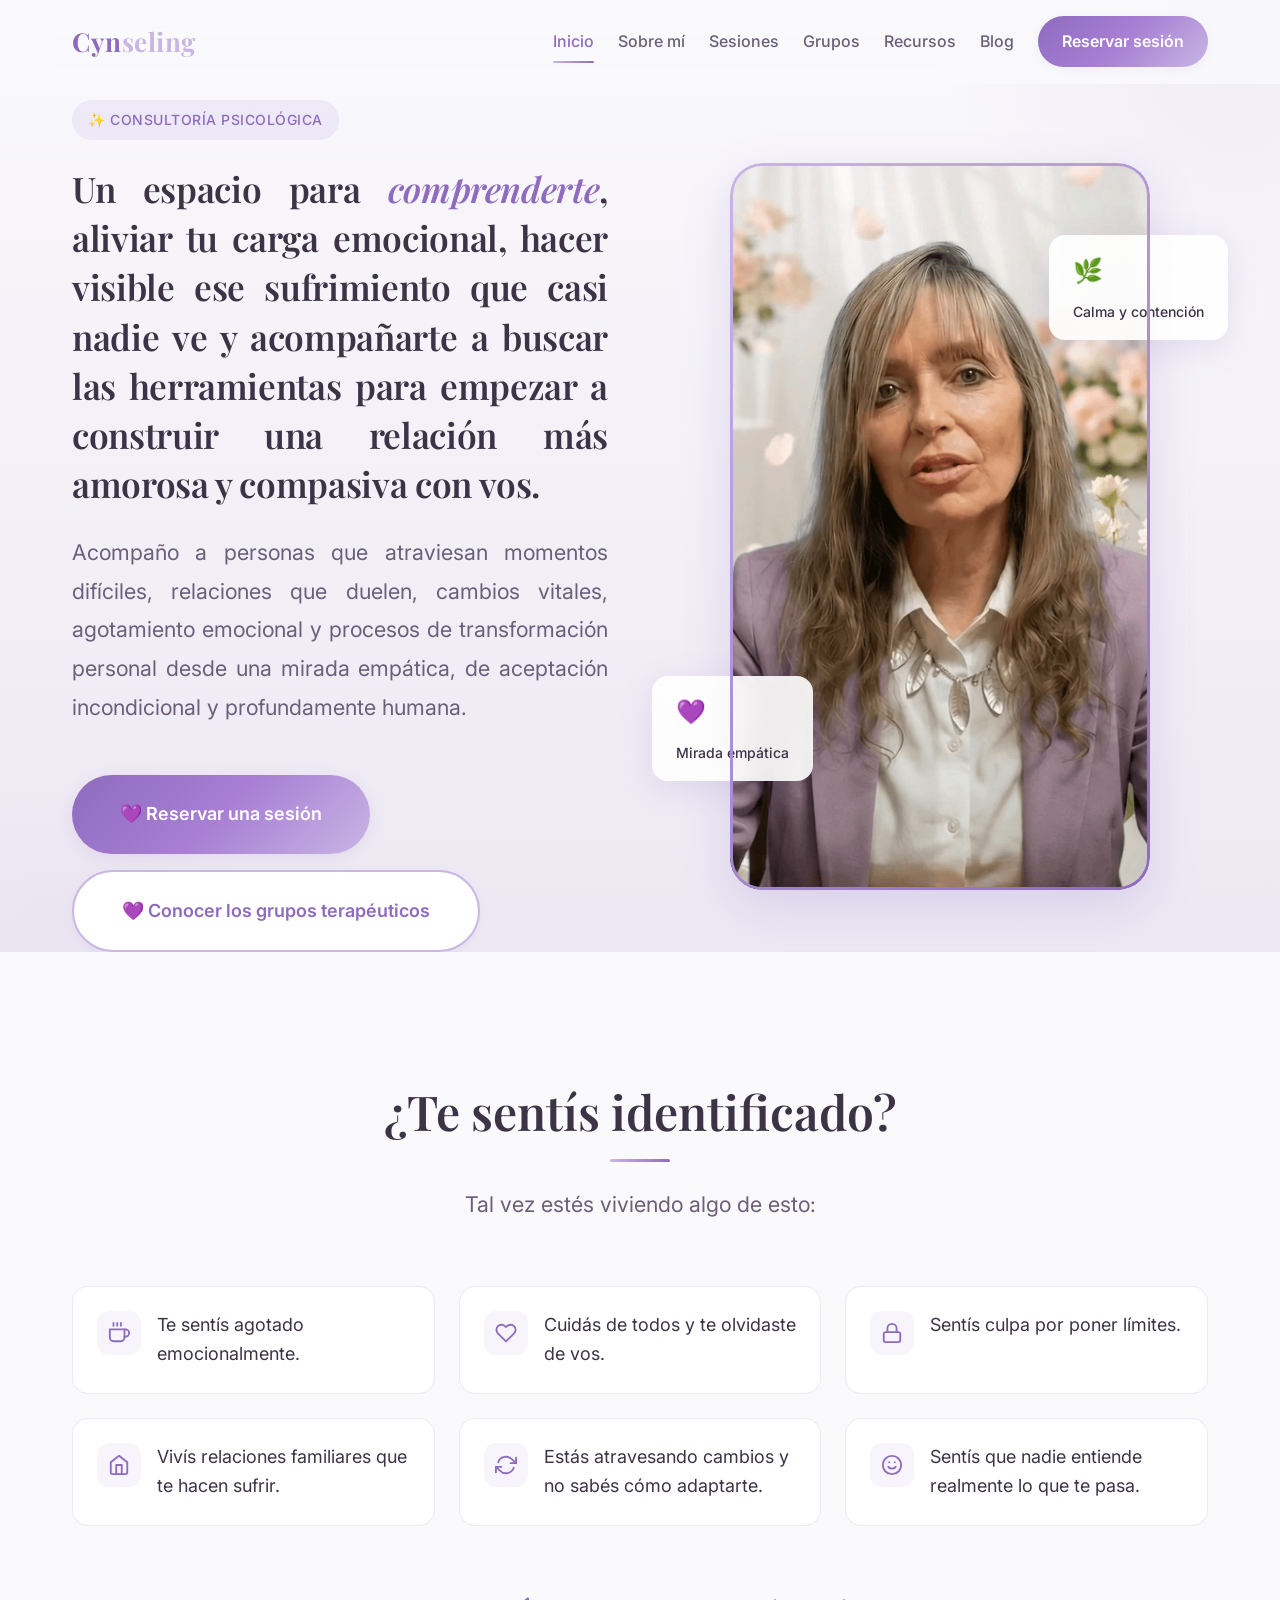
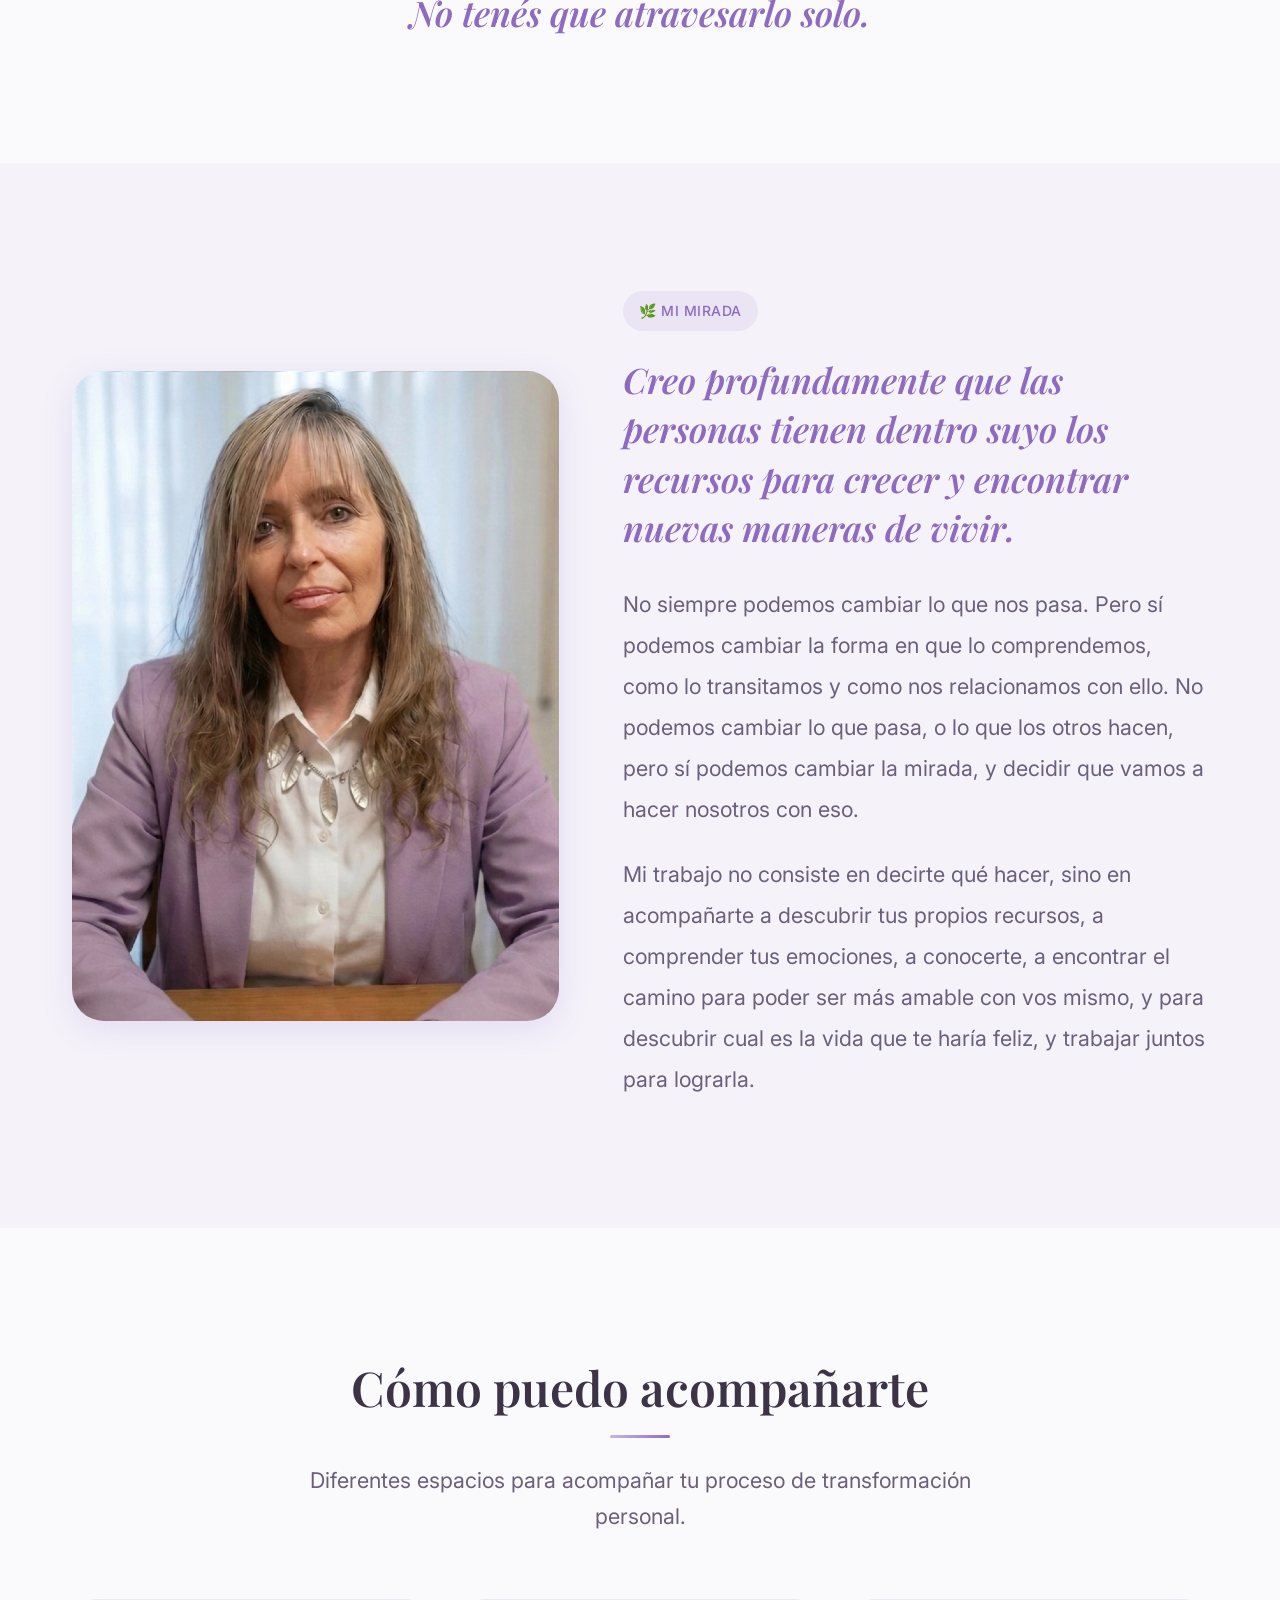
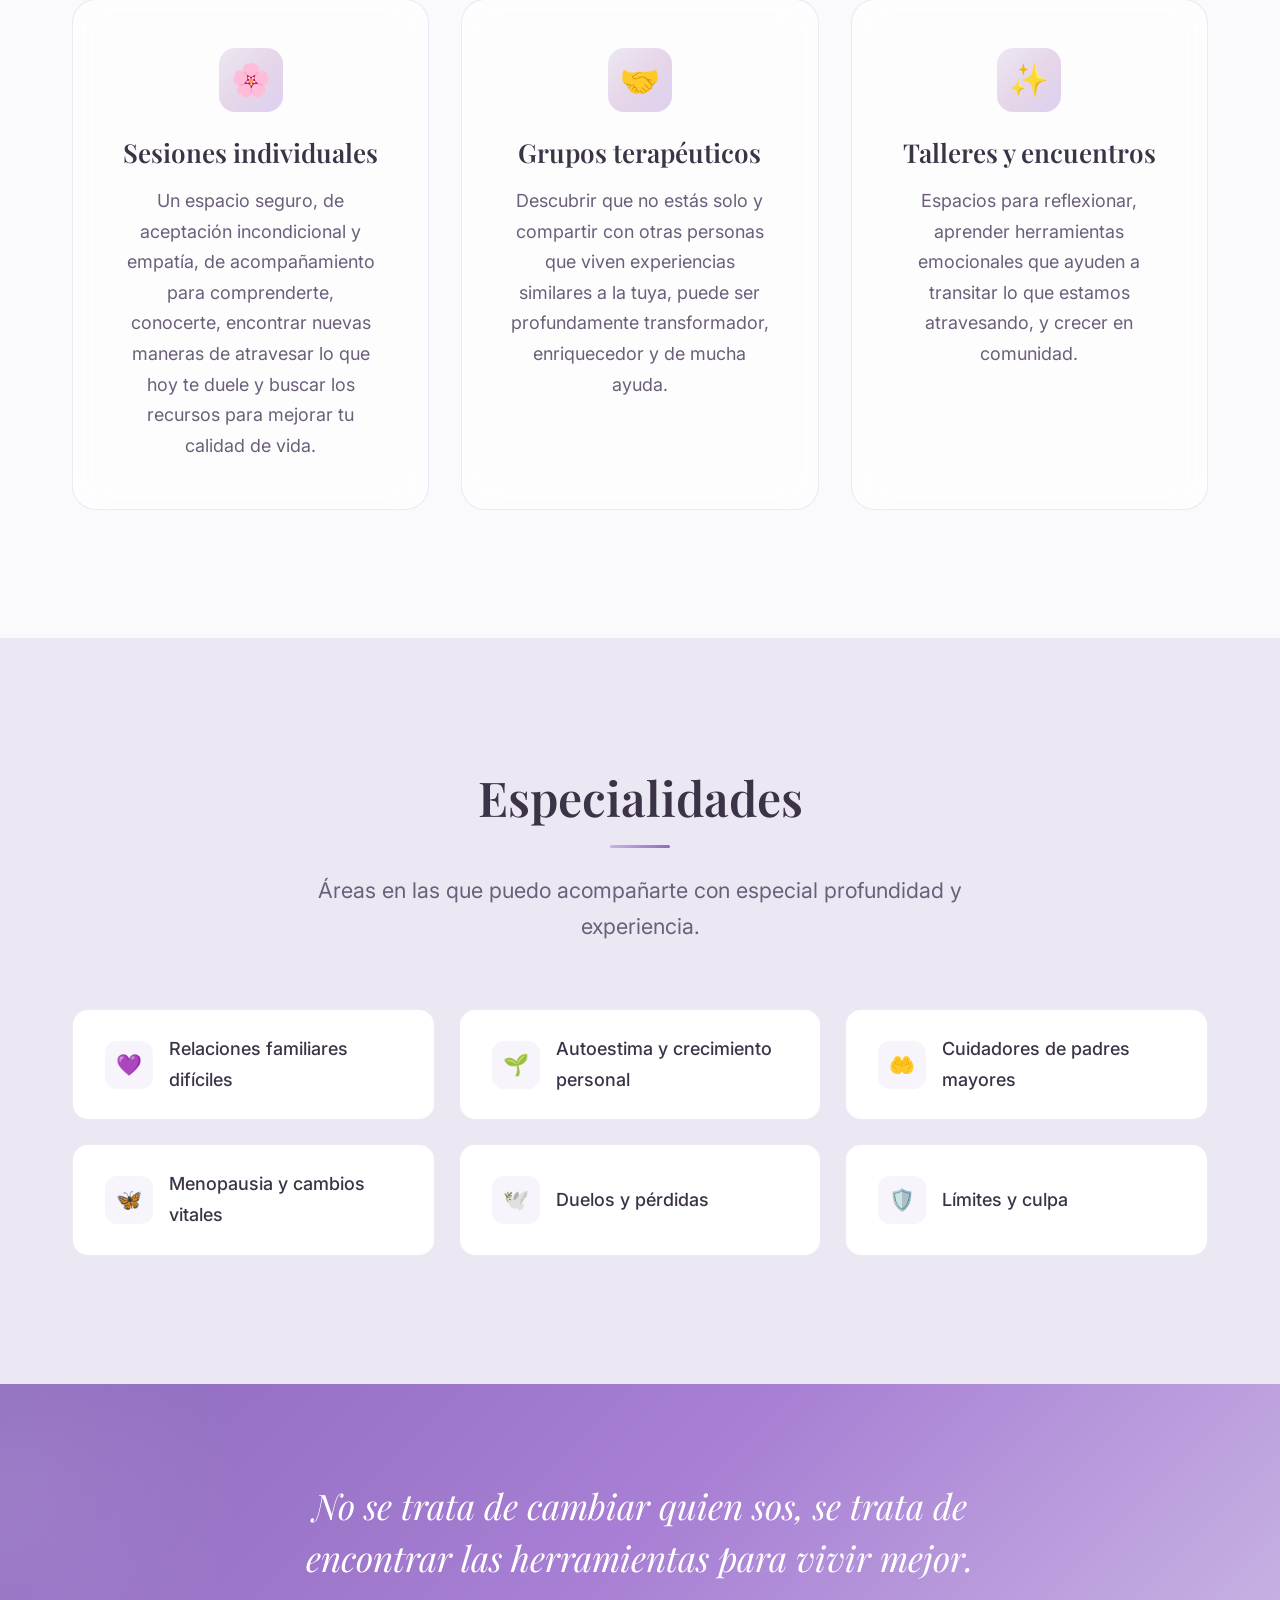
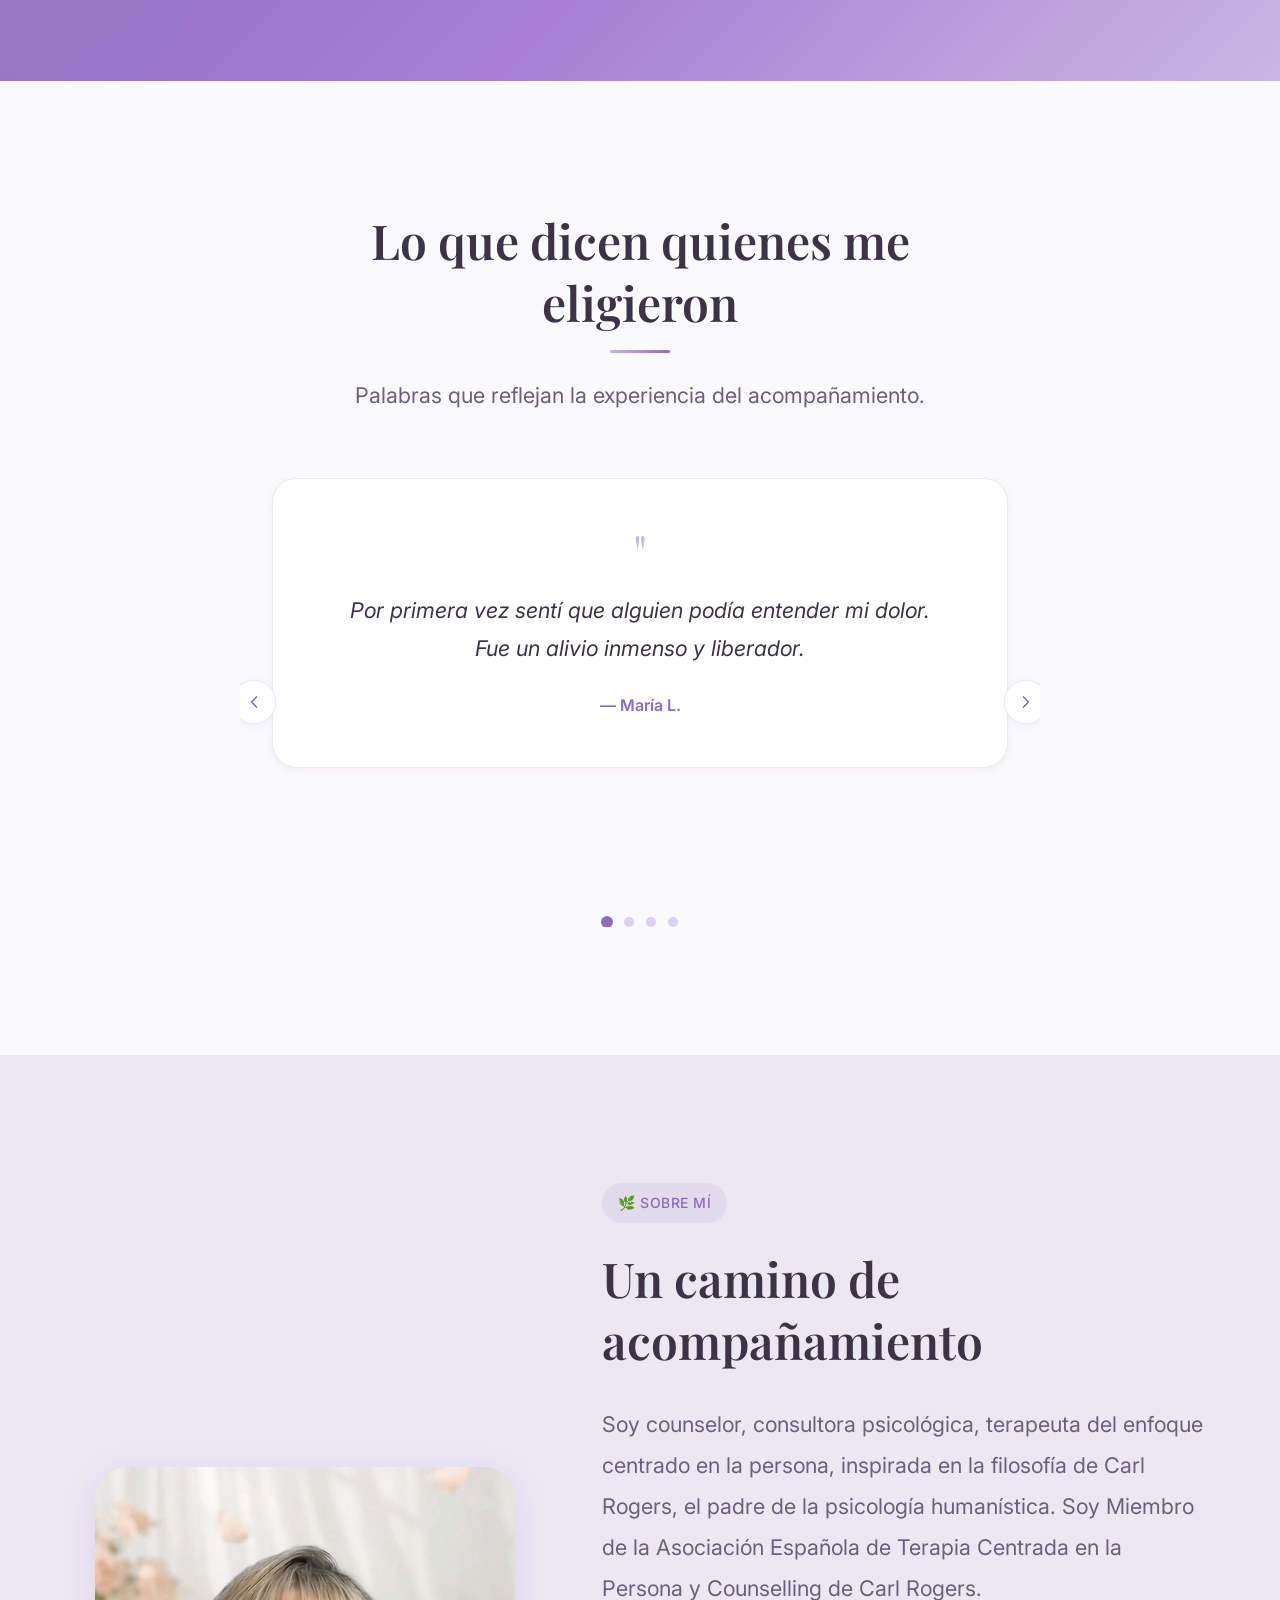
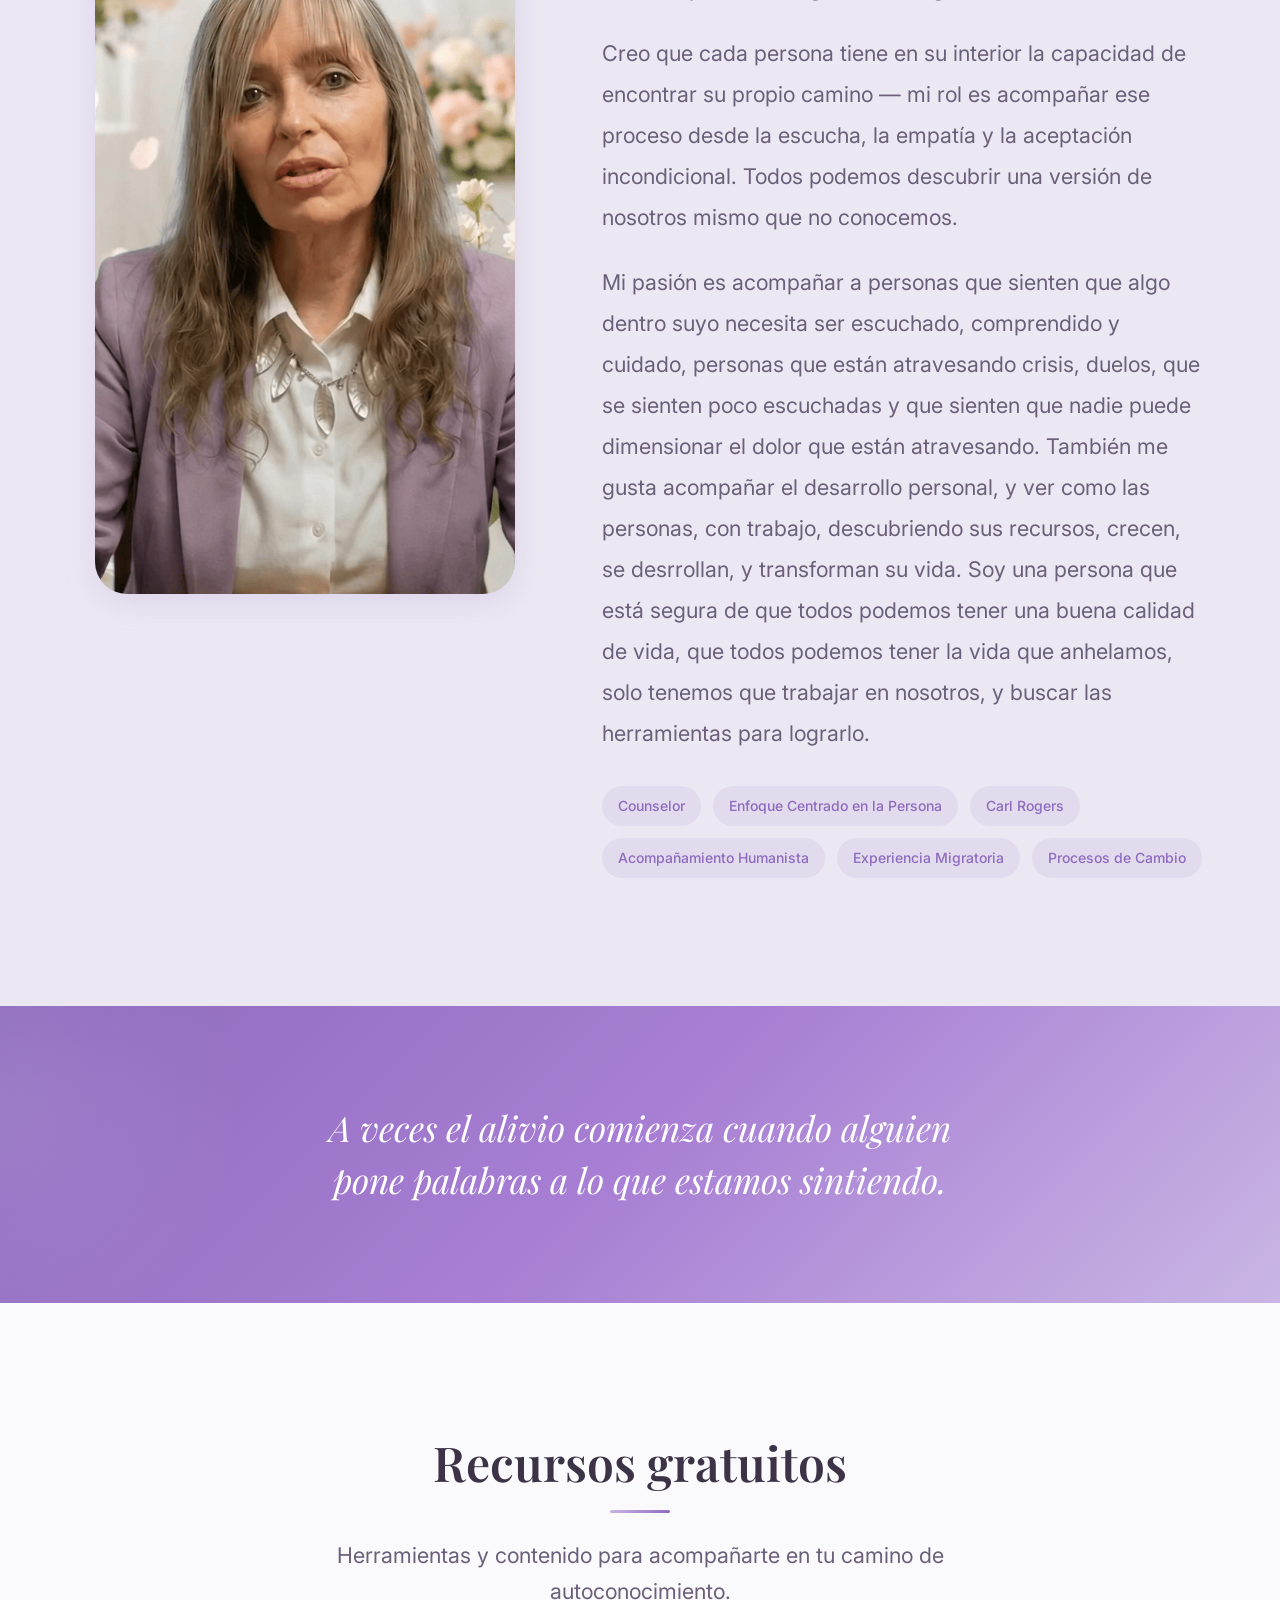
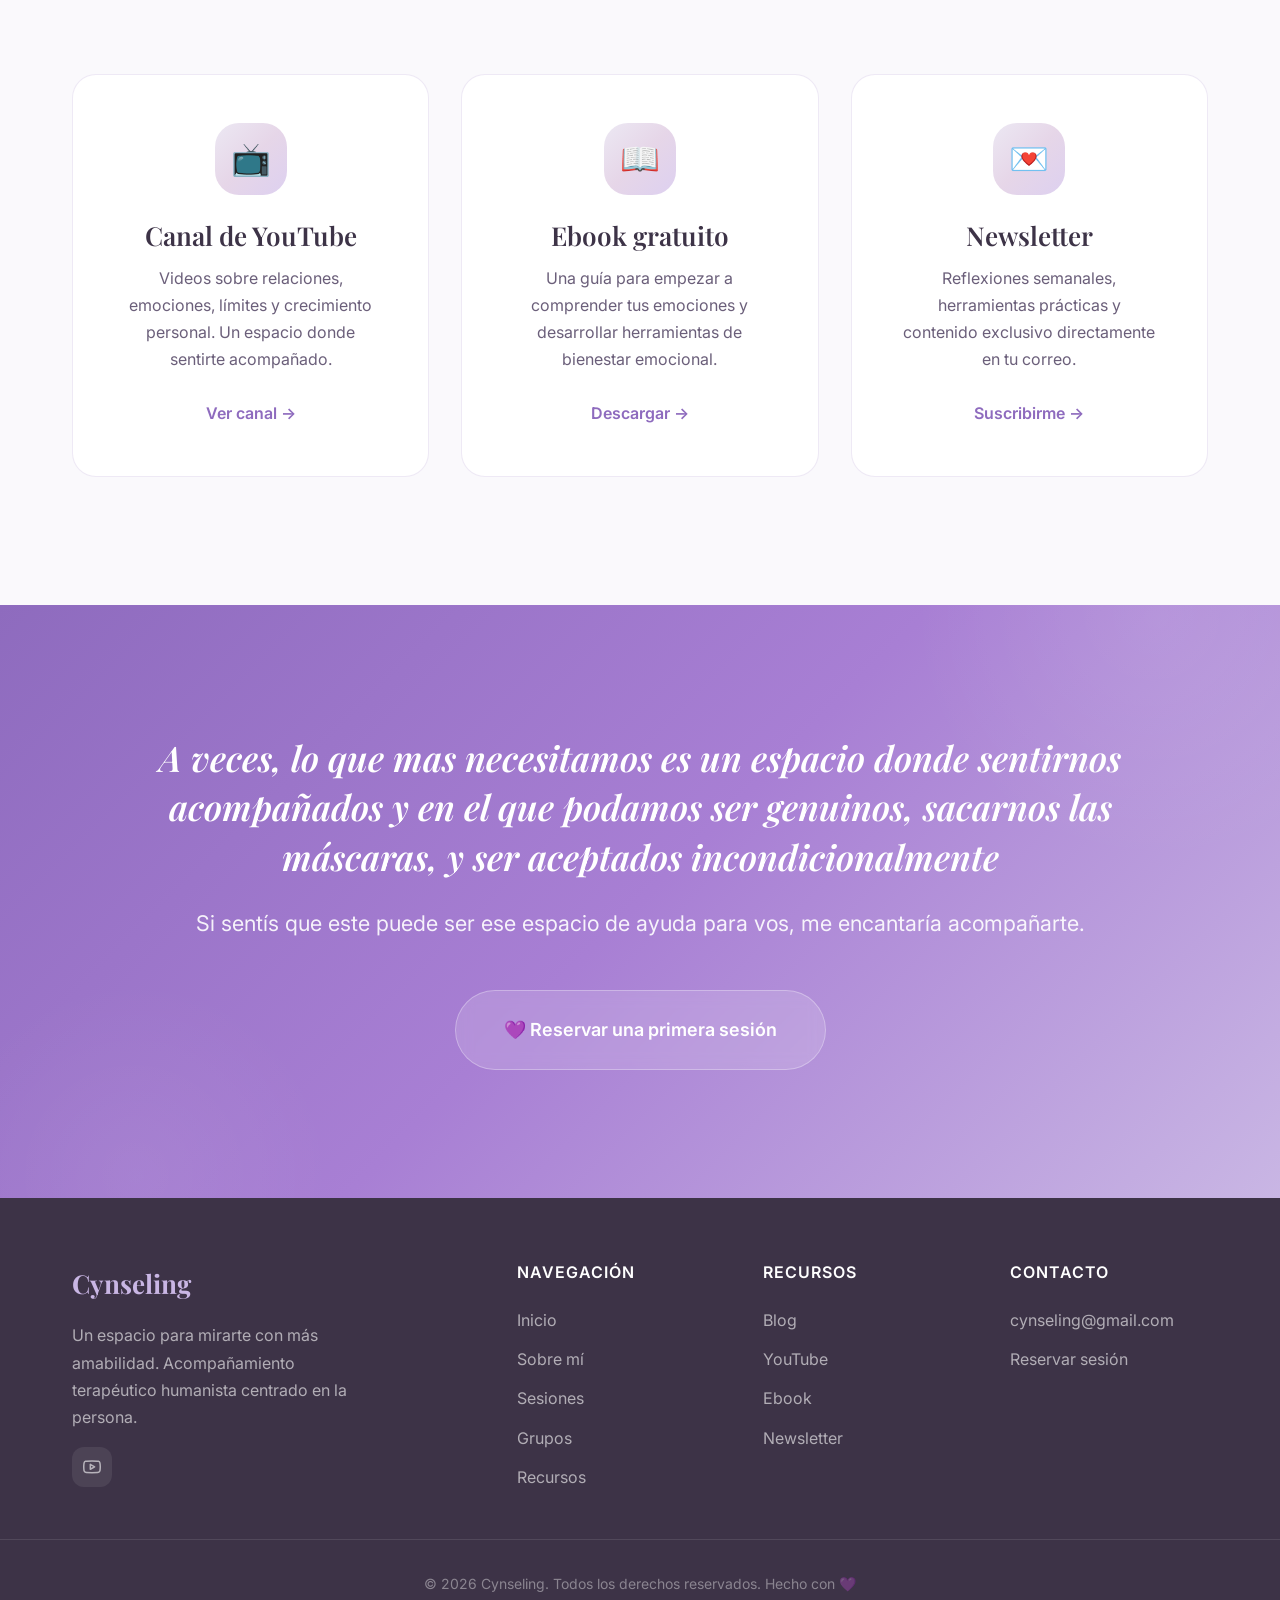
==== index.html @ 2288fe23 "refactor: update hero image aspect ratio, normalize CSS formatting, and update contact information i" ====
<!DOCTYPE html>
<html lang="es">

<head>
  <meta charset="UTF-8">
  <meta name="viewport" content="width=device-width, initial-scale=1.0">
  <meta name="description"
    content="Cynseling — Acompañamiento terapéutico humanista. Un espacio para comprenderte, aliviar tu carga emocional y volver a encontrarte con vos mismo. Sesiones individuales, grupos terapéuticos y talleres.">
  <meta name="keywords"
    content="counseling, terapia humanista, acompañamiento emocional, Carl Rogers, sesiones individuales, grupos terapéuticos, autoestima, duelo, límites, menopausia">
  <meta name="author" content="Cynseling">

  <!-- Open Graph -->
  <meta property="og:title" content="Cynseling — Acompañamiento Terapéutico Humanista">
  <meta property="og:description"
    content="Un espacio para comprenderte, aliviar tu carga emocional y volver a encontrarte con vos mismo.">
  <meta property="og:type" content="website">
  <meta property="og:image" content="assets/images/hero-portrait.png">

  <title>Cynseling — Acompañamiento Terapéutico Humanista</title>

  <!-- Favicon -->
  <link rel="icon" type="image/svg+xml"
    href="data:image/svg+xml,<svg xmlns='http://www.w3.org/2000/svg' viewBox='0 0 100 100'><text y='.9em' font-size='90'>💜</text></svg>">

  <!-- Styles -->
  <link rel="stylesheet" href="css/styles.css">
</head>

<body>

  <!-- ==================== NAVBAR ==================== -->
  <nav class="navbar" id="navbar" role="navigation" aria-label="Navegación principal">
    <div class="container">
      <a href="#inicio" class="navbar__logo" aria-label="Cynseling - Inicio">
        Cyn<span>seling</span>
      </a>

      <button class="navbar__toggle" aria-label="Abrir menú" aria-expanded="false">
        <span></span>
        <span></span>
        <span></span>
      </button>

      <div class="navbar__menu" id="navbar-menu">
        <a href="#inicio" class="navbar__link active">Inicio</a>
        <a href="#sobre-mi" class="navbar__link">Sobre mí</a>
        <a href="#servicios" class="navbar__link">Sesiones</a>
        <a href="#grupos" class="navbar__link">Grupos</a>
        <a href="#recursos" class="navbar__link">Recursos</a>
        <a href="blog.html" class="navbar__link">Blog</a>
        <a href="#contacto" class="navbar__cta">Reservar sesión</a>
      </div>

      <div class="navbar__overlay" id="navbar-overlay"></div>
    </div>
  </nav>

  <!-- ==================== HERO ==================== -->
  <section class="hero" id="inicio">
    <div class="container">
      <div class="hero__content">
        <span class="hero__badge">✨ Consultoría psicológica</span>
        <h1 class="hero__title">
          Un espacio para <em>comprenderte</em>, aliviar tu carga emocional, hacer visible ese sufrimiento que casi
          nadie ve y acompañarte a buscar las herramientas para empezar a construir una relación más amorosa y compasiva
          con vos.
        </h1>
        <p class="hero__subtitle">
          Acompaño a personas que atraviesan momentos difíciles, relaciones que duelen, cambios vitales, agotamiento
          emocional y procesos de transformación personal desde una mirada empática, de aceptación incondicional y
          profundamente humana.
        </p>
        <div class="hero__buttons">
          <a href="https://wa.me/34624382244?text=Hola%2C%20me%20gustar%C3%ADa%20reservar%20una%20sesi%C3%B3n."
            class="btn btn--primary btn--lg" id="hero-cta-reservar target=" _blank">
            💜 Reservar una sesión
          </a>
          <a href="#grupos" class="btn btn--secondary btn--lg" id="hero-cta-grupos">
            💜 Conocer los grupos terapéuticos
          </a>
        </div>
      </div>

      <div class="hero__image">
        <div class="hero__image-wrapper">
          <img src="assets/images/hero-portrait.png"
            alt="Cynseling — Terapeuta sonriendo cálidamente en un espacio acogedor" loading="eager">
        </div>
        <div class="hero__float-card hero__float-card--top">
          <div class="icon">🌿</div>
          <div class="text">Calma y contención</div>
        </div>
        <div class="hero__float-card hero__float-card--bottom">
          <div class="icon">💜</div>
          <div class="text">Mirada empática</div>
        </div>
      </div>
    </div>
  </section>

  <!-- ==================== ¿TE SENTÍS IDENTIFICADO? ==================== -->
  <section class="section" id="identificado">
    <div class="container">
      <div class="section-header reveal">
        <h2>¿Te sentís identificado?</h2>
        <p>Tal vez estés viviendo algo de esto:</p>
      </div>

      <div class="identify__grid">
        <div class="identify__item reveal reveal--delay-1">
          <div class="identify__icon">
            <svg viewBox="0 0 24 24" fill="none" stroke="currentColor" stroke-width="2" stroke-linecap="round"
              stroke-linejoin="round">
              <path d="M18 8h1a4 4 0 0 1 0 8h-1" />
              <path d="M2 8h16v9a4 4 0 0 1-4 4H6a4 4 0 0 1-4-4V8z" />
              <line x1="6" y1="1" x2="6" y2="4" />
              <line x1="10" y1="1" x2="10" y2="4" />
              <line x1="14" y1="1" x2="14" y2="4" />
            </svg>
          </div>
          <p class="identify__text">Te sentís agotado emocionalmente.</p>
        </div>

        <div class="identify__item reveal reveal--delay-2">
          <div class="identify__icon">
            <svg viewBox="0 0 24 24" fill="none" stroke="currentColor" stroke-width="2" stroke-linecap="round"
              stroke-linejoin="round">
              <path
                d="M20.84 4.61a5.5 5.5 0 0 0-7.78 0L12 5.67l-1.06-1.06a5.5 5.5 0 0 0-7.78 7.78l1.06 1.06L12 21.23l7.78-7.78 1.06-1.06a5.5 5.5 0 0 0 0-7.78z" />
            </svg>
          </div>
          <p class="identify__text">Cuidás de todos y te olvidaste de vos.</p>
        </div>

        <div class="identify__item reveal reveal--delay-3">
          <div class="identify__icon">
            <svg viewBox="0 0 24 24" fill="none" stroke="currentColor" stroke-width="2" stroke-linecap="round"
              stroke-linejoin="round">
              <rect x="3" y="11" width="18" height="11" rx="2" ry="2" />
              <path d="M7 11V7a5 5 0 0 1 10 0v4" />
            </svg>
          </div>
          <p class="identify__text">Sentís culpa por poner límites.</p>
        </div>

        <div class="identify__item reveal reveal--delay-1">
          <div class="identify__icon">
            <svg viewBox="0 0 24 24" fill="none" stroke="currentColor" stroke-width="2" stroke-linecap="round"
              stroke-linejoin="round">
              <path d="M3 9l9-7 9 7v11a2 2 0 0 1-2 2H5a2 2 0 0 1-2-2z" />
              <polyline points="9 22 9 12 15 12 15 22" />
            </svg>
          </div>
          <p class="identify__text">Vivís relaciones familiares que te hacen sufrir.</p>
        </div>

        <div class="identify__item reveal reveal--delay-2">
          <div class="identify__icon">
            <svg viewBox="0 0 24 24" fill="none" stroke="currentColor" stroke-width="2" stroke-linecap="round"
              stroke-linejoin="round">
              <polyline points="23 4 23 10 17 10" />
              <polyline points="1 20 1 14 7 14" />
              <path d="M3.51 9a9 9 0 0 1 14.85-3.36L23 10M1 14l4.64 4.36A9 9 0 0 0 20.49 15" />
            </svg>
          </div>
          <p class="identify__text">Estás atravesando cambios y no sabés cómo adaptarte.</p>
        </div>

        <div class="identify__item reveal reveal--delay-3">
          <div class="identify__icon">
            <svg viewBox="0 0 24 24" fill="none" stroke="currentColor" stroke-width="2" stroke-linecap="round"
              stroke-linejoin="round">
              <circle cx="12" cy="12" r="10" />
              <path d="M8 14s1.5 2 4 2 4-2 4-2" />
              <line x1="9" y1="9" x2="9.01" y2="9" />
              <line x1="15" y1="9" x2="15.01" y2="9" />
            </svg>
          </div>
          <p class="identify__text">Sentís que nadie entiende realmente lo que te pasa.</p>
        </div>
      </div>

      <div class="identify__cta reveal">
        <h3>No tenés que atravesarlo solo.</h3>
      </div>
    </div>
  </section>

  <!-- ==================== MI MIRADA ==================== -->
  <section class="section mirada" id="mirada">
    <div class="container">
      <div class="mirada__image reveal reveal--left">
        <img src="assets/images/about-portrait.png" alt="Retrato cercano — mirada empática y cálida" loading="lazy">
      </div>

      <div class="mirada__content">
        <span class="hero__badge reveal">🌿 Mi mirada</span>
        <h2 class="reveal">Creo profundamente que las personas tienen dentro suyo los recursos para crecer y encontrar
          nuevas maneras de vivir.</h2>
        <p class="reveal reveal--delay-1">
          No siempre podemos cambiar lo que nos pasa. Pero sí podemos cambiar la forma en que lo comprendemos, como lo
          transitamos y como nos relacionamos con ello. No podemos cambiar lo que pasa, o lo que los otros hacen, pero
          sí podemos cambiar la mirada, y decidir que vamos a hacer nosotros con eso.
        </p>
        <p class="reveal reveal--delay-2">
          Mi trabajo no consiste en decirte qué hacer, sino en acompañarte a descubrir tus propios recursos, a
          comprender tus emociones, a conocerte, a encontrar el camino para poder ser más amable con vos mismo, y para
          descubrir cual es la vida que te haría feliz, y trabajar juntos para lograrla.
        </p>
      </div>
    </div>
  </section>

  <!-- ==================== CÓMO PUEDO ACOMPAÑARTE ==================== -->
  <section class="section" id="servicios">
    <div class="container">
      <div class="section-header reveal">
        <h2>Cómo puedo acompañarte</h2>
        <p>Diferentes espacios para acompañar tu proceso de transformación personal.</p>
      </div>

      <div class="services__grid">
        <div class="service-card reveal reveal--delay-1">
          <div class="service-card__icon">🌸</div>
          <h3 class="service-card__title">Sesiones individuales</h3>
          <p class="service-card__desc">
            Un espacio seguro, de aceptación incondicional y empatía, de acompañamiento para comprenderte, conocerte,
            encontrar nuevas maneras de atravesar lo que hoy te duele y buscar los recursos para mejorar tu calidad de
            vida.
          </p>
        </div>

        <div class="service-card reveal reveal--delay-2" id="grupos">
          <div class="service-card__icon">🤝</div>
          <h3 class="service-card__title">Grupos terapéuticos</h3>
          <p class="service-card__desc">
            Descubrir que no estás solo y compartir con otras personas que viven experiencias similares a la tuya, puede
            ser profundamente transformador, enriquecedor y de mucha ayuda.
          </p>
        </div>

        <div class="service-card reveal reveal--delay-3">
          <div class="service-card__icon">✨</div>
          <h3 class="service-card__title">Talleres y encuentros</h3>
          <p class="service-card__desc">
            Espacios para reflexionar, aprender herramientas emocionales que ayuden a transitar lo que estamos
            atravesando, y crecer en comunidad.
          </p>
        </div>
      </div>
    </div>
  </section>

  <!-- ==================== ESPECIALIDADES ==================== -->
  <section class="section section--alt" id="especialidades">
    <div class="container">
      <div class="section-header reveal">
        <h2>Especialidades</h2>
        <p>Áreas en las que puedo acompañarte con especial profundidad y experiencia.</p>
      </div>

      <div class="specialties__grid">
        <div class="specialty-item reveal reveal--delay-1">
          <div class="specialty-item__icon">💜</div>
          <p class="specialty-item__text">Relaciones familiares difíciles</p>
        </div>

        <div class="specialty-item reveal reveal--delay-2">
          <div class="specialty-item__icon">🌱</div>
          <p class="specialty-item__text">Autoestima y crecimiento personal</p>
        </div>

        <div class="specialty-item reveal reveal--delay-3">
          <div class="specialty-item__icon">🤲</div>
          <p class="specialty-item__text">Cuidadores de padres mayores</p>
        </div>

        <div class="specialty-item reveal reveal--delay-1">
          <div class="specialty-item__icon">🦋</div>
          <p class="specialty-item__text">Menopausia y cambios vitales</p>
        </div>

        <div class="specialty-item reveal reveal--delay-2">
          <div class="specialty-item__icon">🕊️</div>
          <p class="specialty-item__text">Duelos y pérdidas</p>
        </div>

        <div class="specialty-item reveal reveal--delay-3">
          <div class="specialty-item__icon">🛡️</div>
          <p class="specialty-item__text">Límites y culpa</p>
        </div>
      </div>
    </div>
  </section>

  <!-- ==================== FRASE INSPIRADORA ==================== -->
  <div class="quote-banner">
    <div class="container">
      <p class="quote-banner__text reveal">
        No se trata de cambiar quien sos, se trata de encontrar las herramientas para vivir mejor.
      </p>
    </div>
  </div>

  <!-- ==================== TESTIMONIOS ==================== -->
  <section class="section" id="testimonios">
    <div class="container">
      <div class="section-header reveal">
        <h2>Lo que dicen quienes me eligieron</h2>
        <p>Palabras que reflejan la experiencia del acompañamiento.</p>
      </div>

      <div class="testimonials__carousel reveal">
        <button class="testimonials__nav testimonials__nav--prev" aria-label="Testimonio anterior">
          <svg width="20" height="20" viewBox="0 0 24 24" fill="none" stroke="currentColor" stroke-width="2"
            stroke-linecap="round" stroke-linejoin="round">
            <polyline points="15 18 9 12 15 6" />
          </svg>
        </button>

        <div class="testimonials__track">
          <div class="testimonial-card">
            <div class="testimonial-card__inner">
              <div class="testimonial-card__quote">"</div>
              <p class="testimonial-card__text">
                Por primera vez sentí que alguien podía entender mi dolor. Fue un alivio inmenso y liberador.
              </p>
              <p class="testimonial-card__author">— María L.</p>
            </div>
          </div>

          <div class="testimonial-card">
            <div class="testimonial-card__inner">
              <div class="testimonial-card__quote">"</div>
              <p class="testimonial-card__text">
                Sus videos me hicieron sentir acompañada en un momento muy desolador para mí. Me dieron alivio, creo que
                todos deberían ver los videos de cuidadores, para entender lo que pasamos los que cuidamos a padres con
                deterioro, y nadie entiende.
              </p>
              <p class="testimonial-card__author">— Carolina S.</p>
            </div>
          </div>

          <div class="testimonial-card">
            <div class="testimonial-card__inner">
              <div class="testimonial-card__quote">"</div>
              <p class="testimonial-card__text">
                Aprendí a mirarme con más amabilidad, a no ser mi peor jueza. Solo ese cambio transformó mis relaciones
                y mi forma de vivir, ahora vivo sin culpas, y aceptandome. Y también los demás aprendieron a aceptarme
                como soy.
              </p>
              <p class="testimonial-card__author">— Andrea P.</p>
            </div>
          </div>

          <div class="testimonial-card">
            <div class="testimonial-card__inner">
              <div class="testimonial-card__quote">"</div>
              <p class="testimonial-card__text">
                El grupo terapéutico de cuidadores fue una experiencia sanadora para mi, Descubrí que no estaba sola,
                que no era una mala hija, y que mis sentimientos eran válidos. Sentirme acompañada en este momento
                agobiante fue tan aliviador.
              </p>
              <p class="testimonial-card__author">— Laura M.</p>
            </div>
          </div>
        </div>

        <button class="testimonials__nav testimonials__nav--next" aria-label="Siguiente testimonio">
          <svg width="20" height="20" viewBox="0 0 24 24" fill="none" stroke="currentColor" stroke-width="2"
            stroke-linecap="round" stroke-linejoin="round">
            <polyline points="9 18 15 12 9 6" />
          </svg>
        </button>

        <div class="testimonials__dots">
          <button class="testimonials__dot active" aria-label="Testimonio 1"></button>
          <button class="testimonials__dot" aria-label="Testimonio 2"></button>
          <button class="testimonials__dot" aria-label="Testimonio 3"></button>
          <button class="testimonials__dot" aria-label="Testimonio 4"></button>
        </div>
      </div>
    </div>
  </section>

  <!-- ==================== SOBRE MÍ ==================== -->
  <section class="section about section--alt" id="sobre-mi">
    <div class="container">
      <div class="about__image reveal reveal--left">
        <img src="assets/images/hero-portrait.png" alt="Sobre mí — Terapeuta en su espacio de trabajo" loading="lazy">
      </div>

      <div class="about__content">
        <span class="hero__badge reveal">🌿 Sobre mí</span>
        <h2 class="reveal">Un camino de acompañamiento</h2>
        <p class="reveal reveal--delay-1">
          Soy counselor, consultora psicológica, terapeuta del enfoque centrado en la persona, inspirada en la filosofía
          de Carl Rogers, el padre de la psicología humanística. Soy Miembro de la Asociación Española de Terapia
          Centrada en la Persona y Counselling de Carl Rogers.
        </p>
        <p class="reveal reveal--delay-2">
          Creo que cada persona tiene en su interior la capacidad de encontrar su propio camino — mi rol es acompañar
          ese proceso desde la escucha, la empatía y la aceptación incondicional.
          Todos podemos descubrir una versión de nosotros mismo que no conocemos.
        </p>
        <p class="reveal reveal--delay-3">
          Mi pasión es acompañar a personas que sienten que algo dentro suyo necesita ser escuchado, comprendido y
          cuidado, personas que están atravesando crisis, duelos, que se sienten poco escuchadas y que sienten que nadie
          puede dimensionar el dolor que están atravesando. También me gusta acompañar el desarrollo personal, y ver
          como las personas, con trabajo, descubriendo sus recursos, crecen, se desrrollan, y transforman su vida. Soy
          una persona que está segura de que todos podemos tener una buena calidad de vida, que todos podemos tener la
          vida que anhelamos, solo tenemos que trabajar en nosotros, y buscar las herramientas para lograrlo.
        </p>

        <div class="about__tags reveal reveal--delay-4">
          <span class="about__tag">Counselor</span>
          <span class="about__tag">Enfoque Centrado en la Persona</span>
          <span class="about__tag">Carl Rogers</span>
          <span class="about__tag">Acompañamiento Humanista</span>
          <span class="about__tag">Experiencia Migratoria</span>
          <span class="about__tag">Procesos de Cambio</span>
        </div>
      </div>
    </div>
  </section>

  <!-- ==================== FRASE INSPIRADORA 2 ==================== -->
  <div class="quote-banner">
    <div class="container">
      <p class="quote-banner__text reveal">
        A veces el alivio comienza cuando alguien pone palabras a lo que estamos sintiendo.
      </p>
    </div>
  </div>

  <!-- ==================== RECURSOS GRATUITOS ==================== -->
  <section class="section" id="recursos">
    <div class="container">
      <div class="section-header reveal">
        <h2>Recursos gratuitos</h2>
        <p>Herramientas y contenido para acompañarte en tu camino de autoconocimiento.</p>
      </div>

      <div class="resources__grid">
        <div class="resource-card reveal reveal--delay-1">
          <div class="resource-card__icon">📺</div>
          <h3 class="resource-card__title">Canal de YouTube</h3>
          <p class="resource-card__desc">
            Videos sobre relaciones, emociones, límites y crecimiento personal. Un espacio donde sentirte acompañado.
          </p>
          <a href="#" class="resource-card__link" target="_blank" rel="noopener noreferrer">
            Ver canal →
          </a>
        </div>

        <div class="resource-card reveal reveal--delay-2">
          <div class="resource-card__icon">📖</div>
          <h3 class="resource-card__title">Ebook gratuito</h3>
          <p class="resource-card__desc">
            Una guía para empezar a comprender tus emociones y desarrollar herramientas de bienestar emocional.
          </p>
          <a href="#" class="resource-card__link">
            Descargar →
          </a>
        </div>

        <div class="resource-card reveal reveal--delay-3">
          <div class="resource-card__icon">💌</div>
          <h3 class="resource-card__title">Newsletter</h3>
          <p class="resource-card__desc">
            Reflexiones semanales, herramientas prácticas y contenido exclusivo directamente en tu correo.
          </p>
          <a href="#" class="resource-card__link">
            Suscribirme →
          </a>
        </div>
      </div>
    </div>
  </section>

  <!-- ==================== CTA FINAL ==================== -->
  <section class="cta-final" id="contacto">
    <div class="cta-final__content reveal">
      <h2 class="cta-final__title">
        A veces, lo que mas necesitamos es un espacio donde sentirnos acompañados y en el que podamos ser genuinos,
        sacarnos las máscaras, y ser aceptados incondicionalmente
      </h2>
      <p class="cta-final__text">
        Si sentís que este puede ser ese espacio de ayuda para vos, me encantaría acompañarte.
      </p>
      <a href="https://wa.me/34624382244?text=Hola%2C%20me%20gustar%C3%ADa%20reservar%20una%20primera%20sesi%C3%B3n."
        class="btn btn--ghost btn--lg" id="cta-final-reservar" target="_blank">
        💜 Reservar una primera sesión
      </a>
    </div>
  </section>

  <!-- ==================== FOOTER ==================== -->
  <footer class="footer" role="contentinfo">
    <div class="container">
      <div class="footer__brand">
        <div class="footer__logo">Cynseling</div>
        <p class="footer__desc">
          Un espacio para mirarte con más amabilidad. Acompañamiento terapéutico humanista centrado en la persona.
        </p>
        <div class="footer__socials">
          <a href="#" class="footer__social" aria-label="YouTube" target="_blank" rel="noopener noreferrer">
            <svg viewBox="0 0 24 24" fill="none" stroke="currentColor" stroke-width="2" stroke-linecap="round"
              stroke-linejoin="round">
              <path
                d="M22.54 6.42a2.78 2.78 0 0 0-1.94-2C18.88 4 12 4 12 4s-6.88 0-8.6.46a2.78 2.78 0 0 0-1.94 2A29 29 0 0 0 1 11.75a29 29 0 0 0 .46 5.33A2.78 2.78 0 0 0 3.4 19.1c1.72.46 8.6.46 8.6.46s6.88 0 8.6-.46a2.78 2.78 0 0 0 1.94-2 29 29 0 0 0 .46-5.25 29 29 0 0 0-.46-5.43z" />
              <polygon points="9.75 15.02 15.5 11.75 9.75 8.48 9.75 15.02" />
            </svg>
          </a>
        </div>
      </div>

      <div>
        <h4 class="footer__title">Navegación</h4>
        <nav class="footer__links" aria-label="Footer navigation">
          <a href="#inicio" class="footer__link">Inicio</a>
          <a href="#sobre-mi" class="footer__link">Sobre mí</a>
          <a href="#servicios" class="footer__link">Sesiones</a>
          <a href="#grupos" class="footer__link">Grupos</a>
          <a href="#recursos" class="footer__link">Recursos</a>
        </nav>
      </div>

      <div>
        <h4 class="footer__title">Recursos</h4>
        <nav class="footer__links">
          <a href="blog.html" class="footer__link">Blog</a>
          <a href="#" class="footer__link">YouTube</a>
          <a href="#" class="footer__link">Ebook</a>
          <a href="#" class="footer__link">Newsletter</a>
        </nav>
      </div>

      <div>
        <h4 class="footer__title">Contacto</h4>
        <div class="footer__links">
          <a href="mailto:hola@cynseling.com" class="footer__link">cynseling@gmail.com</a>
          <a href="https://wa.me/34624382244?text=Hola%2C%20me%20gustar%C3%ADa%20reservar%20una%20sesi%C3%B3n."
            class="footer__link">Reservar sesión</a>
        </div>
      </div>
    </div>

    <div class="footer__bottom">
      <p class="footer__copyright">
        © 2026 Cynseling. Todos los derechos reservados. Hecho con 💜
      </p>
    </div>
  </footer>

  <!-- Scripts -->
  <script src="js/main.js"></script>

  <!-- Schema.org Structured Data -->
  <script type="application/ld+json">
  {
    "@context": "https://schema.org",
    "@type": "ProfessionalService",
    "name": "Cynseling",
    "description": "Acompañamiento terapéutico humanista centrado en la persona. Sesiones individuales, grupos terapéuticos y talleres.",
    "url": "https://cynseling.com",
    "image": "assets/images/hero-portrait.png",
    "priceRange": "$$",
    "areaServed": "ES",
    "serviceType": ["Counseling", "Terapia humanista", "Grupos terapéuticos"],
    "founder": {
      "@type": "Person",
      "name": "Cynseling",
      "jobTitle": "Counselor"
    }
  }
  </script>
</body>

</html>
---- css/styles.css ----
/* ============================================================
   CYNSELING — Design System & Global Styles
   A warm, human, professional counseling website
   ============================================================ */

/* ---------- Google Fonts ---------- */
@import url('https://fonts.googleapis.com/css2?family=Inter:wght@300;400;500;600&family=Playfair+Display:ital,wght@0,400;0,500;0,600;0,700;1,400;1,500&display=swap');

/* ---------- CSS Custom Properties ---------- */
:root {
  /* Colors */
  --color-primary: #C9B6E4;
  --color-primary-light: #DDD0F0;
  --color-primary-dark: #8E6BBE;
  --color-secondary: #8E6BBE;
  --color-bg: #FAF9FC;
  --color-bg-alt: #ECE8F3;
  --color-bg-soft: #F5F2FA;
  --color-accent: #E6D6E8;
  --color-text: #3D3347;
  --color-text-secondary: #6B5F7A;
  --color-text-light: #9488A3;
  --color-white: #FFFFFF;
  --color-border: rgba(142, 107, 190, 0.15);

  /* Gradients */
  --gradient-primary: linear-gradient(135deg, #C9B6E4 0%, #8E6BBE 100%);
  --gradient-soft: linear-gradient(135deg, #ECE8F3 0%, #E6D6E8 50%, #DDD0F0 100%);
  --gradient-cta: linear-gradient(135deg, #8E6BBE 0%, #A87FD4 50%, #C9B6E4 100%);
  --gradient-hero: linear-gradient(180deg, #FAF9FC 0%, #ECE8F3 100%);

  /* Typography */
  --font-heading: 'Playfair Display', Georgia, 'Times New Roman', serif;
  --font-body: 'Inter', -apple-system, BlinkMacSystemFont, 'Segoe UI', sans-serif;

  /* Font Sizes (fluid) */
  --text-xs: clamp(0.75rem, 0.7rem + 0.25vw, 0.875rem);
  --text-sm: clamp(0.875rem, 0.8rem + 0.35vw, 1rem);
  --text-base: clamp(1rem, 0.95rem + 0.25vw, 1.125rem);
  --text-lg: clamp(1.125rem, 1rem + 0.5vw, 1.35rem);
  --text-xl: clamp(1.25rem, 1.1rem + 0.75vw, 1.625rem);
  --text-2xl: clamp(1.5rem, 1.2rem + 1.25vw, 2.25rem);
  --text-3xl: clamp(1.875rem, 1.4rem + 2vw, 3rem);
  --text-4xl: clamp(2.25rem, 1.6rem + 2.75vw, 3.75rem);

  /* Spacing */
  --space-xs: 0.5rem;
  --space-sm: 0.75rem;
  --space-md: 1rem;
  --space-lg: 1.5rem;
  --space-xl: 2rem;
  --space-2xl: 3rem;
  --space-3xl: 4rem;
  --space-4xl: 6rem;
  --space-5xl: 8rem;

  /* Layout */
  --container-max: 1200px;
  --container-narrow: 800px;
  --container-blog: 720px;

  /* Borders */
  --radius-sm: 8px;
  --radius-md: 12px;
  --radius-lg: 16px;
  --radius-xl: 24px;
  --radius-2xl: 32px;
  --radius-full: 9999px;

  /* Shadows */
  --shadow-sm: 0 2px 8px rgba(142, 107, 190, 0.08);
  --shadow-md: 0 4px 16px rgba(142, 107, 190, 0.12);
  --shadow-lg: 0 8px 32px rgba(142, 107, 190, 0.16);
  --shadow-xl: 0 16px 48px rgba(142, 107, 190, 0.2);
  --shadow-glow: 0 0 24px rgba(201, 182, 228, 0.4);

  /* Transitions */
  --transition-fast: 0.2s ease;
  --transition-base: 0.3s ease;
  --transition-slow: 0.5s ease;
  --transition-spring: 0.4s cubic-bezier(0.34, 1.56, 0.64, 1);
}

/* ---------- Modern Reset ---------- */
*,
*::before,
*::after {
  box-sizing: border-box;
  margin: 0;
  padding: 0;
}

html {
  scroll-behavior: smooth;
  -webkit-text-size-adjust: 100%;
  scroll-padding-top: 80px;
}

body {
  font-family: var(--font-body);
  font-size: var(--text-base);
  line-height: 1.7;
  color: var(--color-text);
  background-color: var(--color-bg);
  -webkit-font-smoothing: antialiased;
  -moz-osx-font-smoothing: grayscale;
  overflow-x: hidden;
}

img {
  max-width: 100%;
  height: auto;
  display: block;
}

a {
  color: var(--color-secondary);
  text-decoration: none;
  transition: color var(--transition-fast);
}

a:hover {
  color: var(--color-primary-dark);
}

ul,
ol {
  list-style: none;
}

button {
  font-family: inherit;
  cursor: pointer;
  border: none;
  background: none;
}

h1,
h2,
h3,
h4,
h5,
h6 {
  font-family: var(--font-heading);
  line-height: 1.3;
  color: var(--color-text);
  font-weight: 600;
}

h1 {
  font-size: var(--text-4xl);
}

h2 {
  font-size: var(--text-3xl);
}

h3 {
  font-size: var(--text-2xl);
}

h4 {
  font-size: var(--text-xl);
}

p {
  margin-bottom: var(--space-md);
  color: var(--color-text-secondary);
}

/* ---------- Layout Utilities ---------- */
.container {
  width: 100%;
  max-width: var(--container-max);
  margin: 0 auto;
  padding: 0 var(--space-xl);
}

.container--narrow {
  max-width: var(--container-narrow);
}

.container--blog {
  max-width: var(--container-blog);
}

.section {
  padding: var(--space-5xl) 0;
  position: relative;
}

.section--alt {
  background-color: var(--color-bg-alt);
}

.section--soft {
  background-color: var(--color-bg-soft);
}

.section-header {
  text-align: center;
  max-width: 700px;
  margin: 0 auto var(--space-3xl);
}

.section-header h2 {
  margin-bottom: var(--space-lg);
  position: relative;
}

.section-header h2::after {
  content: '';
  display: block;
  width: 60px;
  height: 3px;
  background: var(--gradient-primary);
  border-radius: var(--radius-full);
  margin: var(--space-md) auto 0;
}

.section-header p {
  font-size: var(--text-lg);
}

/* ---------- NAVBAR ---------- */
.navbar {
  position: fixed;
  top: 0;
  left: 0;
  right: 0;
  z-index: 1000;
  background: rgba(250, 249, 252, 0.85);
  backdrop-filter: blur(20px);
  -webkit-backdrop-filter: blur(20px);
  border-bottom: 1px solid transparent;
  transition: all var(--transition-base);
  padding: var(--space-md) 0;
}

.navbar.scrolled {
  background: rgba(250, 249, 252, 0.95);
  border-bottom-color: var(--color-border);
  box-shadow: var(--shadow-sm);
  padding: var(--space-sm) 0;
}

.navbar .container {
  display: flex;
  align-items: center;
  justify-content: space-between;
}

.navbar__logo {
  font-family: var(--font-heading);
  font-size: var(--text-xl);
  font-weight: 700;
  color: var(--color-secondary);
  letter-spacing: 0.5px;
  transition: color var(--transition-fast);
}

.navbar__logo span {
  color: var(--color-primary);
}

.navbar__menu {
  display: flex;
  align-items: center;
  gap: var(--space-lg);
}

.navbar__link {
  font-size: var(--text-sm);
  font-weight: 500;
  color: var(--color-text-secondary);
  position: relative;
  padding: var(--space-xs) 0;
  transition: color var(--transition-fast);
}

.navbar__link::after {
  content: '';
  position: absolute;
  bottom: 0;
  left: 0;
  width: 0;
  height: 2px;
  background: var(--gradient-primary);
  border-radius: var(--radius-full);
  transition: width var(--transition-base);
}

.navbar__link:hover,
.navbar__link.active {
  color: var(--color-secondary);
}

.navbar__link:hover::after,
.navbar__link.active::after {
  width: 100%;
}

.navbar__cta {
  font-size: var(--text-sm);
  font-weight: 600;
  color: var(--color-white);
  background: var(--gradient-cta);
  padding: var(--space-sm) var(--space-lg);
  border-radius: var(--radius-full);
  transition: all var(--transition-base);
  box-shadow: var(--shadow-sm);
}

.navbar__cta:hover {
  color: var(--color-white);
  transform: translateY(-1px);
  box-shadow: var(--shadow-md);
}

/* Mobile hamburger */
.navbar__toggle {
  display: none;
  flex-direction: column;
  gap: 5px;
  padding: var(--space-xs);
  z-index: 1001;
}

.navbar__toggle span {
  display: block;
  width: 24px;
  height: 2px;
  background: var(--color-text);
  border-radius: var(--radius-full);
  transition: all var(--transition-base);
  transform-origin: center;
}

.navbar__toggle.active span:nth-child(1) {
  transform: rotate(45deg) translate(5px, 5px);
}

.navbar__toggle.active span:nth-child(2) {
  opacity: 0;
}

.navbar__toggle.active span:nth-child(3) {
  transform: rotate(-45deg) translate(5px, -5px);
}

/* ---------- BUTTONS ---------- */
.btn {
  display: inline-flex;
  align-items: center;
  gap: var(--space-sm);
  font-family: var(--font-body);
  font-size: var(--text-sm);
  font-weight: 600;
  padding: var(--space-md) var(--space-xl);
  border-radius: var(--radius-full);
  transition: all var(--transition-base);
  cursor: pointer;
  border: none;
  text-align: center;
  white-space: nowrap;
}

.btn--primary {
  color: var(--color-white);
  background: var(--gradient-cta);
  box-shadow: var(--shadow-md);
}

.btn--primary:hover {
  color: var(--color-white);
  transform: translateY(-2px);
  box-shadow: var(--shadow-lg), var(--shadow-glow);
}

.btn--primary:active {
  transform: translateY(0);
}

.btn--secondary {
  color: var(--color-secondary);
  background: var(--color-white);
  border: 2px solid var(--color-primary);
  box-shadow: var(--shadow-sm);
}

.btn--secondary:hover {
  color: var(--color-white);
  background: var(--gradient-cta);
  border-color: transparent;
  transform: translateY(-2px);
  box-shadow: var(--shadow-md);
}

.btn--ghost {
  color: var(--color-white);
  background: rgba(255, 255, 255, 0.15);
  backdrop-filter: blur(8px);
  border: 1px solid rgba(255, 255, 255, 0.3);
}

.btn--ghost:hover {
  color: var(--color-white);
  background: rgba(255, 255, 255, 0.25);
  transform: translateY(-2px);
}

.btn--lg {
  padding: var(--space-lg) var(--space-2xl);
  font-size: var(--text-base);
}

/* ---------- HERO ---------- */
.hero {
  min-height: 100vh;
  display: flex;
  align-items: center;
  background: var(--gradient-hero);
  padding-top: 100px;
  position: relative;
  overflow: hidden;
}

.hero::before {
  content: '';
  position: absolute;
  top: -30%;
  right: -20%;
  width: 600px;
  height: 600px;
  background: radial-gradient(circle, rgba(201, 182, 228, 0.2) 0%, transparent 70%);
  border-radius: 50%;
  pointer-events: none;
}

.hero::after {
  content: '';
  position: absolute;
  bottom: -20%;
  left: -10%;
  width: 400px;
  height: 400px;
  background: radial-gradient(circle, rgba(230, 214, 232, 0.25) 0%, transparent 70%);
  border-radius: 50%;
  pointer-events: none;
}

.hero .container {
  display: grid;
  grid-template-columns: 1fr 1fr;
  gap: var(--space-3xl);
  align-items: center;
  position: relative;
  z-index: 1;
}

.hero__content {
  max-width: 560px;
}

.hero__badge {
  display: inline-flex;
  align-items: center;
  gap: var(--space-xs);
  font-size: var(--text-xs);
  font-weight: 500;
  color: var(--color-secondary);
  background: rgba(142, 107, 190, 0.1);
  padding: var(--space-xs) var(--space-md);
  border-radius: var(--radius-full);
  margin-bottom: var(--space-lg);
  letter-spacing: 0.5px;
  text-transform: uppercase;
}

.hero__title {
  font-size: var(--text-2xl);
  color: var(--color-text);
  margin-bottom: var(--space-lg);
  font-weight: 600;
  line-height: 1.4;
  letter-spacing: -0.01em;
  text-align: justify;
}

.hero__title em {
  font-style: italic;
  color: var(--color-secondary);
}

.hero__subtitle {
  font-size: var(--text-lg);
  color: var(--color-text-secondary);
  line-height: 1.8;
  margin-bottom: var(--space-2xl);
  text-align: justify;
}

.hero__buttons {
  display: flex;
  gap: var(--space-md);
  flex-wrap: wrap;
}

.hero__image {
  position: relative;
  display: flex;
  justify-content: center;
}

.hero__image-wrapper {
  position: relative;
  border-radius: var(--radius-2xl);
  overflow: hidden;
  box-shadow: var(--shadow-xl);
  max-width: 420px;
  width: 100%;
}

.hero__image-wrapper::before {
  content: '';
  position: absolute;
  inset: 0;
  border-radius: var(--radius-2xl);
  padding: 3px;
  background: var(--gradient-primary);
  -webkit-mask: linear-gradient(#fff 0 0) content-box, linear-gradient(#fff 0 0);
  mask: linear-gradient(#fff 0 0) content-box, linear-gradient(#fff 0 0);
  -webkit-mask-composite: xor;
  mask-composite: exclude;
  pointer-events: none;
  z-index: 1;
}

.hero__image-wrapper img {
  width: 100%;
  aspect-ratio: 714 / 1236;
  object-fit: cover;
  object-position: top center;
  border-radius: var(--radius-2xl);
}

.hero__float-card {
  position: absolute;
  background: rgba(255, 255, 255, 0.9);
  backdrop-filter: blur(12px);
  border-radius: var(--radius-lg);
  padding: var(--space-md) var(--space-lg);
  box-shadow: var(--shadow-lg);
  animation: float 6s ease-in-out infinite;
}

.hero__float-card--top {
  top: 10%;
  right: -20px;
}

.hero__float-card--bottom {
  bottom: 15%;
  left: -20px;
  animation-delay: -3s;
}

.hero__float-card .icon {
  font-size: 1.5rem;
  margin-bottom: var(--space-xs);
}

.hero__float-card .text {
  font-size: var(--text-xs);
  font-weight: 500;
  color: var(--color-text);
}

@keyframes float {

  0%,
  100% {
    transform: translateY(0);
  }

  50% {
    transform: translateY(-10px);
  }
}

/* ---------- IDENTIFY SECTION ---------- */
.identify__grid {
  display: grid;
  grid-template-columns: repeat(auto-fit, minmax(280px, 1fr));
  gap: var(--space-lg);
  margin-bottom: var(--space-3xl);
}

.identify__item {
  display: flex;
  align-items: flex-start;
  gap: var(--space-md);
  padding: var(--space-lg);
  background: var(--color-white);
  border-radius: var(--radius-lg);
  border: 1px solid var(--color-border);
  transition: all var(--transition-base);
}

.identify__item:hover {
  transform: translateY(-4px);
  box-shadow: var(--shadow-md);
  border-color: var(--color-primary);
}

.identify__icon {
  flex-shrink: 0;
  width: 44px;
  height: 44px;
  display: flex;
  align-items: center;
  justify-content: center;
  background: rgba(201, 182, 228, 0.15);
  border-radius: var(--radius-md);
  color: var(--color-secondary);
}

.identify__icon svg {
  width: 22px;
  height: 22px;
}

.identify__text {
  font-size: var(--text-base);
  color: var(--color-text);
  margin: 0;
  font-weight: 400;
  line-height: 1.6;
}

.identify__cta {
  text-align: center;
}

.identify__cta h3 {
  font-size: var(--text-2xl);
  color: var(--color-secondary);
  font-style: italic;
}

/* ---------- MIRADA / APPROACH SECTION ---------- */
.mirada {
  background: var(--color-bg-soft);
}

.mirada .container {
  display: grid;
  grid-template-columns: 1fr 1.2fr;
  gap: var(--space-3xl);
  align-items: center;
}

.mirada__image {
  border-radius: var(--radius-2xl);
  overflow: hidden;
  box-shadow: var(--shadow-lg);
  position: relative;
}

.mirada__image img {
  width: 100%;
  aspect-ratio: 3/4;
  object-fit: cover;
}

.mirada__content h2 {
  font-size: var(--text-2xl);
  font-style: italic;
  color: var(--color-secondary);
  margin-bottom: var(--space-xl);
  line-height: 1.4;
}

.mirada__content p {
  font-size: var(--text-lg);
  line-height: 1.9;
  margin-bottom: var(--space-lg);
}

.mirada__content p:last-child {
  margin-bottom: 0;
}

/* ---------- SERVICES CARDS ---------- */
.services__grid {
  display: grid;
  grid-template-columns: repeat(3, 1fr);
  gap: var(--space-xl);
}

.service-card {
  background: rgba(255, 255, 255, 0.7);
  backdrop-filter: blur(16px);
  -webkit-backdrop-filter: blur(16px);
  border: 1px solid var(--color-border);
  border-radius: var(--radius-xl);
  padding: var(--space-2xl);
  text-align: center;
  transition: all var(--transition-base);
  position: relative;
  overflow: hidden;
}

.service-card::before {
  content: '';
  position: absolute;
  top: 0;
  left: 0;
  right: 0;
  height: 4px;
  background: var(--gradient-primary);
  opacity: 0;
  transition: opacity var(--transition-base);
}

.service-card:hover {
  transform: translateY(-6px);
  box-shadow: var(--shadow-lg);
  border-color: var(--color-primary);
}

.service-card:hover::before {
  opacity: 1;
}

.service-card__icon {
  width: 64px;
  height: 64px;
  margin: 0 auto var(--space-lg);
  display: flex;
  align-items: center;
  justify-content: center;
  background: var(--gradient-soft);
  border-radius: var(--radius-lg);
  font-size: 2rem;
}

.service-card__title {
  font-size: var(--text-xl);
  margin-bottom: var(--space-md);
  color: var(--color-text);
}

.service-card__desc {
  font-size: var(--text-base);
  color: var(--color-text-secondary);
  line-height: 1.7;
  margin: 0;
}

/* ---------- SPECIALTIES ---------- */
.specialties__grid {
  display: grid;
  grid-template-columns: repeat(3, 1fr);
  gap: var(--space-lg);
}

.specialty-item {
  display: flex;
  align-items: center;
  gap: var(--space-md);
  padding: var(--space-lg) var(--space-xl);
  background: var(--color-white);
  border-radius: var(--radius-lg);
  border: 1px solid var(--color-border);
  transition: all var(--transition-base);
}

.specialty-item:hover {
  transform: translateX(4px);
  border-color: var(--color-primary);
  box-shadow: var(--shadow-sm);
}

.specialty-item__icon {
  flex-shrink: 0;
  width: 48px;
  height: 48px;
  display: flex;
  align-items: center;
  justify-content: center;
  background: rgba(201, 182, 228, 0.15);
  border-radius: var(--radius-md);
  font-size: 1.3rem;
}

.specialty-item__text {
  font-size: var(--text-base);
  font-weight: 500;
  color: var(--color-text);
  margin: 0;
}

/* ---------- QUOTE BANNER ---------- */
.quote-banner {
  background: var(--gradient-cta);
  padding: var(--space-4xl) 0;
  text-align: center;
  position: relative;
  overflow: hidden;
}

.quote-banner::before {
  content: '';
  position: absolute;
  top: -50%;
  left: -20%;
  width: 500px;
  height: 500px;
  background: radial-gradient(circle, rgba(255, 255, 255, 0.1) 0%, transparent 70%);
  border-radius: 50%;
}

.quote-banner__text {
  font-family: var(--font-heading);
  font-size: var(--text-2xl);
  font-style: italic;
  color: var(--color-white);
  max-width: 700px;
  margin: 0 auto;
  line-height: 1.5;
  position: relative;
  z-index: 1;
}



/* ---------- TESTIMONIALS ---------- */
.testimonials__carousel {
  position: relative;
  max-width: 800px;
  margin: 0 auto;
  overflow: hidden;
}

.testimonials__track {
  display: flex;
  transition: transform 0.6s cubic-bezier(0.25, 1, 0.5, 1);
}

.testimonial-card {
  flex: 0 0 100%;
  padding: 0 var(--space-xl);
}

.testimonial-card__inner {
  background: var(--color-white);
  border-radius: var(--radius-xl);
  padding: var(--space-2xl) var(--space-3xl);
  text-align: center;
  border: 1px solid var(--color-border);
  box-shadow: var(--shadow-sm);
  position: relative;
}

.testimonial-card__quote {
  font-size: 3rem;
  color: var(--color-primary);
  line-height: 1;
  margin-bottom: var(--space-md);
  font-family: var(--font-heading);
}

.testimonial-card__text {
  font-size: var(--text-lg);
  font-style: italic;
  color: var(--color-text);
  line-height: 1.8;
  margin-bottom: var(--space-lg);
}

.testimonial-card__author {
  font-size: var(--text-sm);
  font-weight: 600;
  color: var(--color-secondary);
  margin: 0;
}

.testimonials__dots {
  display: flex;
  justify-content: center;
  gap: var(--space-sm);
  margin-top: var(--space-xl);
}

.testimonials__dot {
  width: 10px;
  height: 10px;
  border-radius: 50%;
  background: var(--color-primary-light);
  border: none;
  cursor: pointer;
  transition: all var(--transition-base);
  padding: 0;
}

.testimonials__dot.active {
  background: var(--color-secondary);
  transform: scale(1.2);
}

.testimonials__nav {
  position: absolute;
  top: 50%;
  transform: translateY(-50%);
  width: 44px;
  height: 44px;
  display: flex;
  align-items: center;
  justify-content: center;
  background: var(--color-white);
  border: 1px solid var(--color-border);
  border-radius: 50%;
  box-shadow: var(--shadow-sm);
  cursor: pointer;
  transition: all var(--transition-base);
  color: var(--color-secondary);
  z-index: 2;
}

.testimonials__nav:hover {
  background: var(--color-secondary);
  color: var(--color-white);
  box-shadow: var(--shadow-md);
}

.testimonials__nav--prev {
  left: -8px;
}

.testimonials__nav--next {
  right: -8px;
}

/* ---------- ABOUT SECTION ---------- */
.about .container {
  display: grid;
  grid-template-columns: 1fr 1.3fr;
  gap: var(--space-3xl);
  align-items: center;
}

.about__image {
  border-radius: var(--radius-2xl);
  overflow: hidden;
  box-shadow: var(--shadow-lg);
  position: relative;
  max-width: 420px;
  width: 100%;
  margin: 0 auto;
}

.about__image img {
  width: 100%;
  aspect-ratio: 714 / 1236;
  object-fit: cover;
  object-position: top center;
}

.about__content h2 {
  margin-bottom: var(--space-xl);
}

.about__content p {
  font-size: var(--text-lg);
  line-height: 1.9;
  margin-bottom: var(--space-lg);
}

.about__tags {
  display: flex;
  flex-wrap: wrap;
  gap: var(--space-sm);
  margin-top: var(--space-xl);
}

.about__tag {
  font-size: var(--text-xs);
  font-weight: 500;
  color: var(--color-secondary);
  background: rgba(142, 107, 190, 0.1);
  padding: var(--space-xs) var(--space-md);
  border-radius: var(--radius-full);
}

/* ---------- RESOURCES ---------- */
.resources__grid {
  display: grid;
  grid-template-columns: repeat(3, 1fr);
  gap: var(--space-xl);
}

.resource-card {
  background: var(--color-white);
  border: 1px solid var(--color-border);
  border-radius: var(--radius-xl);
  padding: var(--space-2xl);
  text-align: center;
  transition: all var(--transition-base);
}

.resource-card:hover {
  transform: translateY(-4px);
  box-shadow: var(--shadow-md);
  border-color: var(--color-primary);
}

.resource-card__icon {
  width: 72px;
  height: 72px;
  margin: 0 auto var(--space-lg);
  display: flex;
  align-items: center;
  justify-content: center;
  background: var(--gradient-soft);
  border-radius: var(--radius-xl);
  font-size: 2rem;
}

.resource-card__title {
  font-size: var(--text-xl);
  margin-bottom: var(--space-sm);
}

.resource-card__desc {
  font-size: var(--text-sm);
  color: var(--color-text-secondary);
  margin-bottom: var(--space-lg);
}

.resource-card__link {
  font-size: var(--text-sm);
  font-weight: 600;
  color: var(--color-secondary);
  display: inline-flex;
  align-items: center;
  gap: var(--space-xs);
  transition: gap var(--transition-base);
}

.resource-card__link:hover {
  gap: var(--space-sm);
}

/* ---------- CTA FINAL ---------- */
.cta-final {
  background: var(--gradient-cta);
  padding: var(--space-5xl) var(--space-xl);
  text-align: center;
  position: relative;
  overflow: hidden;
}

.cta-final::before,
.cta-final::after {
  content: '';
  position: absolute;
  border-radius: 50%;
  pointer-events: none;
}

.cta-final::before {
  top: -40%;
  right: -10%;
  width: 500px;
  height: 500px;
  background: radial-gradient(circle, rgba(255, 255, 255, 0.08) 0%, transparent 70%);
}

.cta-final::after {
  bottom: -30%;
  left: -5%;
  width: 400px;
  height: 400px;
  background: radial-gradient(circle, rgba(255, 255, 255, 0.06) 0%, transparent 70%);
}

.cta-final__content {
  position: relative;
  z-index: 1;
  max-width: 1100px;
  margin: 0 auto;
  padding: 0 var(--space-md);
}

.cta-final__title {
  font-size: var(--text-2xl);
  color: var(--color-white);
  margin-bottom: var(--space-lg);
  line-height: 1.4;
  font-style: italic;
  text-wrap: pretty;
}

.cta-final__text {
  font-size: var(--text-lg);
  color: rgba(255, 255, 255, 0.9);
  margin-bottom: var(--space-2xl);
  line-height: 1.7;
}

.cta-final .btn--ghost {
  font-size: var(--text-base);
  padding: var(--space-lg) var(--space-2xl);
}

/* ---------- FOOTER ---------- */
.footer {
  background: var(--color-text);
  color: rgba(255, 255, 255, 0.7);
  padding: var(--space-3xl) 0 var(--space-xl);
}

.footer .container {
  display: grid;
  grid-template-columns: 2fr 1fr 1fr 1fr;
  gap: var(--space-2xl);
}

.footer__brand {
  max-width: 300px;
}

.footer__logo {
  font-family: var(--font-heading);
  font-size: var(--text-xl);
  font-weight: 700;
  color: var(--color-primary);
  margin-bottom: var(--space-md);
}

.footer__desc {
  font-size: var(--text-sm);
  line-height: 1.7;
  color: rgba(255, 255, 255, 0.6);
  margin: 0;
}

.footer__title {
  font-family: var(--font-body);
  font-size: var(--text-sm);
  font-weight: 600;
  color: var(--color-white);
  margin-bottom: var(--space-lg);
  text-transform: uppercase;
  letter-spacing: 1px;
}

.footer__links {
  display: flex;
  flex-direction: column;
  gap: var(--space-sm);
}

.footer__link {
  font-size: var(--text-sm);
  color: rgba(255, 255, 255, 0.6);
  transition: color var(--transition-fast);
}

.footer__link:hover {
  color: var(--color-primary);
}

.footer__socials {
  display: flex;
  gap: var(--space-md);
  margin-top: var(--space-md);
}

.footer__social {
  width: 40px;
  height: 40px;
  display: flex;
  align-items: center;
  justify-content: center;
  background: rgba(255, 255, 255, 0.08);
  border-radius: var(--radius-md);
  color: rgba(255, 255, 255, 0.6);
  transition: all var(--transition-base);
}

.footer__social:hover {
  background: var(--color-secondary);
  color: var(--color-white);
  transform: translateY(-2px);
}

.footer__social svg {
  width: 18px;
  height: 18px;
}

.footer__bottom {
  border-top: 1px solid rgba(255, 255, 255, 0.1);
  margin-top: var(--space-2xl);
  padding-top: var(--space-xl);
  text-align: center;
}

.footer__copyright {
  font-size: var(--text-xs);
  color: rgba(255, 255, 255, 0.4);
  margin: 0;
}

/* ---------- BLOG LISTING ---------- */
.blog-hero {
  background: var(--gradient-hero);
  padding: calc(80px + var(--space-4xl)) 0 var(--space-3xl);
  text-align: center;
}

.blog-hero h1 {
  margin-bottom: var(--space-md);
}

.blog-hero p {
  font-size: var(--text-lg);
  max-width: 600px;
  margin: 0 auto;
}

.blog-grid {
  display: grid;
  grid-template-columns: repeat(auto-fit, minmax(340px, 1fr));
  gap: var(--space-xl);
}

.blog-card {
  background: var(--color-white);
  border-radius: var(--radius-xl);
  overflow: hidden;
  border: 1px solid var(--color-border);
  transition: all var(--transition-base);
}

.blog-card:hover {
  transform: translateY(-6px);
  box-shadow: var(--shadow-lg);
}

.blog-card__image {
  width: 100%;
  aspect-ratio: 16/9;
  object-fit: cover;
}

.blog-card__content {
  padding: var(--space-xl);
}

.blog-card__tag {
  font-size: var(--text-xs);
  font-weight: 500;
  color: var(--color-secondary);
  background: rgba(142, 107, 190, 0.1);
  padding: 4px 12px;
  border-radius: var(--radius-full);
  display: inline-block;
  margin-bottom: var(--space-md);
}

.blog-card__title {
  font-size: var(--text-xl);
  margin-bottom: var(--space-sm);
  transition: color var(--transition-fast);
}

.blog-card:hover .blog-card__title {
  color: var(--color-secondary);
}

.blog-card__excerpt {
  font-size: var(--text-sm);
  color: var(--color-text-secondary);
  line-height: 1.7;
  margin-bottom: var(--space-md);
}

.blog-card__link {
  font-size: var(--text-sm);
  font-weight: 600;
  color: var(--color-secondary);
  display: inline-flex;
  align-items: center;
  gap: var(--space-xs);
}

.blog-card__link:hover {
  gap: var(--space-sm);
}

/* ---------- BLOG ARTICLE ---------- */
.article-hero {
  background: var(--gradient-hero);
  padding: calc(80px + var(--space-3xl)) 0 var(--space-2xl);
}

.article-hero__back {
  display: inline-flex;
  align-items: center;
  gap: var(--space-xs);
  font-size: var(--text-sm);
  color: var(--color-text-secondary);
  margin-bottom: var(--space-xl);
  transition: color var(--transition-fast);
}

.article-hero__back:hover {
  color: var(--color-secondary);
}

.article-hero h1 {
  font-size: var(--text-3xl);
  max-width: 700px;
}

.article-hero__meta {
  display: flex;
  align-items: center;
  gap: var(--space-md);
  margin-top: var(--space-lg);
  font-size: var(--text-sm);
  color: var(--color-text-secondary);
}

.article-content {
  padding: var(--space-3xl) 0 var(--space-5xl);
}

.article-content h2 {
  font-size: var(--text-2xl);
  margin: var(--space-2xl) 0 var(--space-lg);
}

.article-content h3 {
  font-size: var(--text-xl);
  margin: var(--space-xl) 0 var(--space-md);
}

.article-content p {
  font-size: var(--text-lg);
  line-height: 1.9;
  margin-bottom: var(--space-lg);
}

.article-content blockquote {
  border-left: 3px solid var(--color-primary);
  padding: var(--space-lg) var(--space-xl);
  margin: var(--space-xl) 0;
  background: var(--color-bg-soft);
  border-radius: 0 var(--radius-md) var(--radius-md) 0;
  font-style: italic;
}

.article-content blockquote p {
  margin: 0;
  color: var(--color-text);
}

.article-content ul,
.article-content ol {
  margin: var(--space-lg) 0;
  padding-left: var(--space-xl);
}

.article-content li {
  margin-bottom: var(--space-sm);
  line-height: 1.7;
  color: var(--color-text-secondary);
}

.article-content ul li::before {
  content: '💜';
  margin-right: var(--space-sm);
}

.article-cta {
  background: var(--color-bg-alt);
  border-radius: var(--radius-xl);
  padding: var(--space-2xl);
  text-align: center;
  margin-top: var(--space-3xl);
}

.article-cta h3 {
  margin-bottom: var(--space-md);
}

.article-cta p {
  margin-bottom: var(--space-lg);
}

/* ---------- SCROLL REVEAL ANIMATIONS ---------- */
.reveal {
  opacity: 0;
  transform: translateY(30px);
  transition: opacity 0.8s ease, transform 0.8s ease;
}

.reveal.revealed {
  opacity: 1;
  transform: translateY(0);
}

.reveal--delay-1 {
  transition-delay: 0.1s;
}

.reveal--delay-2 {
  transition-delay: 0.2s;
}

.reveal--delay-3 {
  transition-delay: 0.3s;
}

.reveal--delay-4 {
  transition-delay: 0.4s;
}

.reveal--delay-5 {
  transition-delay: 0.5s;
}

.reveal--left {
  transform: translateX(-30px);
}

.reveal--left.revealed {
  transform: translateX(0);
}

.reveal--right {
  transform: translateX(30px);
}

.reveal--right.revealed {
  transform: translateX(0);
}

.reveal--scale {
  transform: scale(0.95);
}

.reveal--scale.revealed {
  transform: scale(1);
}

/* ---------- RESPONSIVE ---------- */
@media (max-width: 1024px) {
  .hero .container {
    grid-template-columns: 1fr;
    text-align: center;
    gap: var(--space-2xl);
  }

  .hero__content {
    max-width: 100%;
    order: 2;
  }

  .hero__image {
    order: 1;
  }

  .hero__image-wrapper {
    max-width: 360px;
    margin: 0 auto;
  }

  .hero__buttons {
    justify-content: center;
  }

  .hero__float-card {
    display: none;
  }

  .mirada .container {
    grid-template-columns: 1fr;
    text-align: center;
  }

  .mirada__image {
    max-width: 400px;
    margin: 0 auto;
  }

  .services__grid {
    grid-template-columns: 1fr;
    max-width: 500px;
    margin: 0 auto;
  }

  .specialties__grid {
    grid-template-columns: repeat(2, 1fr);
  }

  .about .container {
    grid-template-columns: 1fr;
    text-align: center;
  }

  .about__image {
    max-width: 400px;
    margin: 0 auto;
  }

  .about__tags {
    justify-content: center;
  }

  .resources__grid {
    grid-template-columns: 1fr;
    max-width: 500px;
    margin: 0 auto;
  }

  .footer .container {
    grid-template-columns: repeat(2, 1fr);
  }
}

@media (max-width: 768px) {
  .section {
    padding: var(--space-3xl) 0;
  }

  .container {
    padding: 0 var(--space-lg);
  }

  .navbar__menu {
    position: fixed;
    top: 0;
    right: -100%;
    width: 80%;
    max-width: 320px;
    height: 100vh;
    background: var(--color-bg);
    flex-direction: column;
    justify-content: center;
    gap: var(--space-xl);
    padding: var(--space-2xl);
    box-shadow: var(--shadow-xl);
    transition: right var(--transition-base);
    z-index: 999;
  }

  .navbar__menu.open {
    right: 0;
  }

  .navbar__toggle {
    display: flex;
  }

  .navbar__cta {
    width: 100%;
    text-align: center;
    justify-content: center;
  }

  .hero {
    min-height: auto;
    padding: calc(80px + var(--space-2xl)) 0 var(--space-2xl);
  }

  .hero__title {
    font-size: var(--text-xl);
  }

  .hero__buttons {
    flex-direction: column;
    align-items: center;
  }

  .identify__grid {
    grid-template-columns: 1fr;
  }

  .specialties__grid {
    grid-template-columns: 1fr;
  }

  .testimonials__nav {
    display: none;
  }

  .testimonial-card {
    padding: 0 var(--space-sm);
  }

  .testimonial-card__inner {
    padding: var(--space-xl);
  }

  .footer .container {
    grid-template-columns: 1fr;
    text-align: center;
  }

  .footer__brand {
    max-width: 100%;
  }

  .footer__socials {
    justify-content: center;
  }

  .blog-grid {
    grid-template-columns: 1fr;
  }
}

/* ---------- Overlay for mobile menu ---------- */
.navbar__overlay {
  position: fixed;
  inset: 0;
  background: rgba(61, 51, 71, 0.4);
  backdrop-filter: blur(4px);
  opacity: 0;
  visibility: hidden;
  transition: all var(--transition-base);
  z-index: 998;
}

.navbar__overlay.open {
  opacity: 1;
  visibility: visible;
}

/* ---------- Accessibility ---------- */
@media (prefers-reduced-motion: reduce) {

  *,
  *::before,
  *::after {
    animation-duration: 0.01ms !important;
    animation-iteration-count: 1 !important;
    transition-duration: 0.01ms !important;
  }

  html {
    scroll-behavior: auto;
  }

  .reveal {
    opacity: 1;
    transform: none;
    transition: none;
  }
}

:focus-visible {
  outline: 2px solid var(--color-secondary);
  outline-offset: 2px;
  border-radius: var(--radius-sm);
}

/* ---------- Selection ---------- */
::selection {
  background: var(--color-primary);
  color: var(--color-white);
}
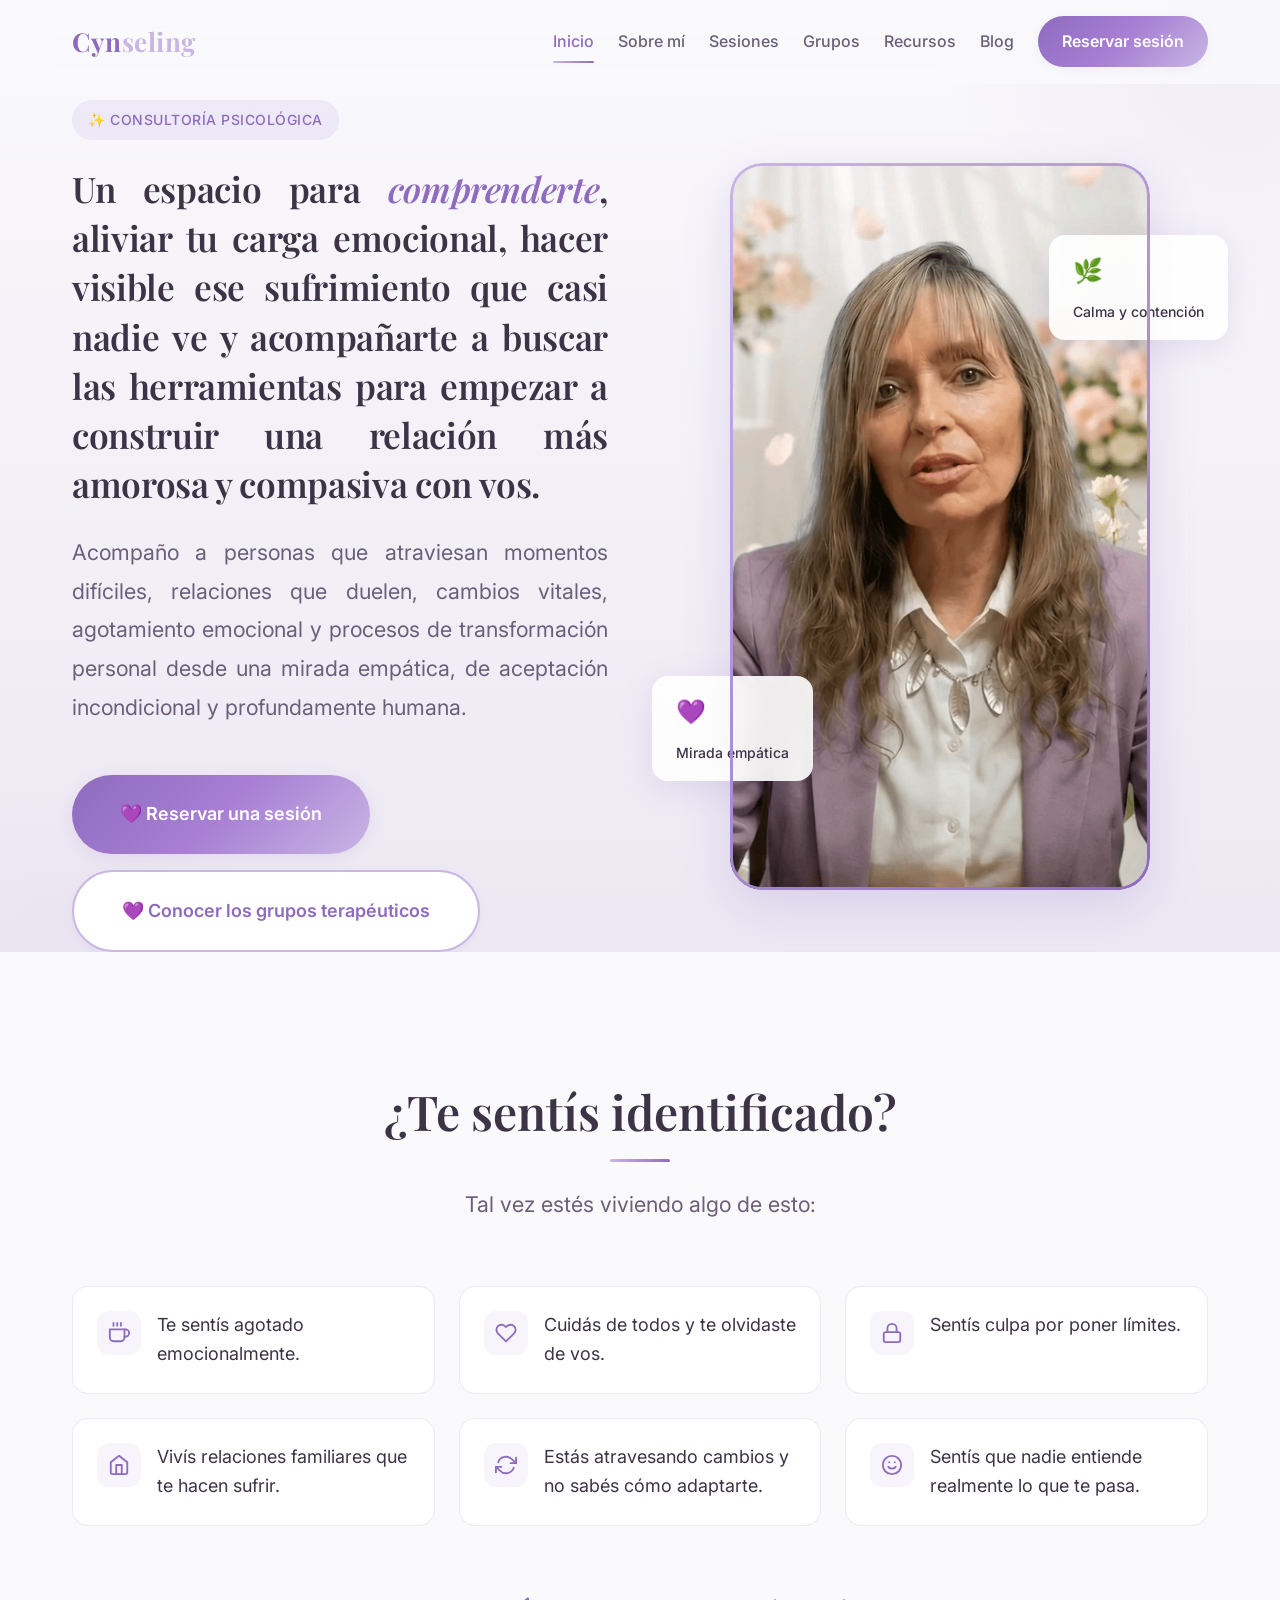
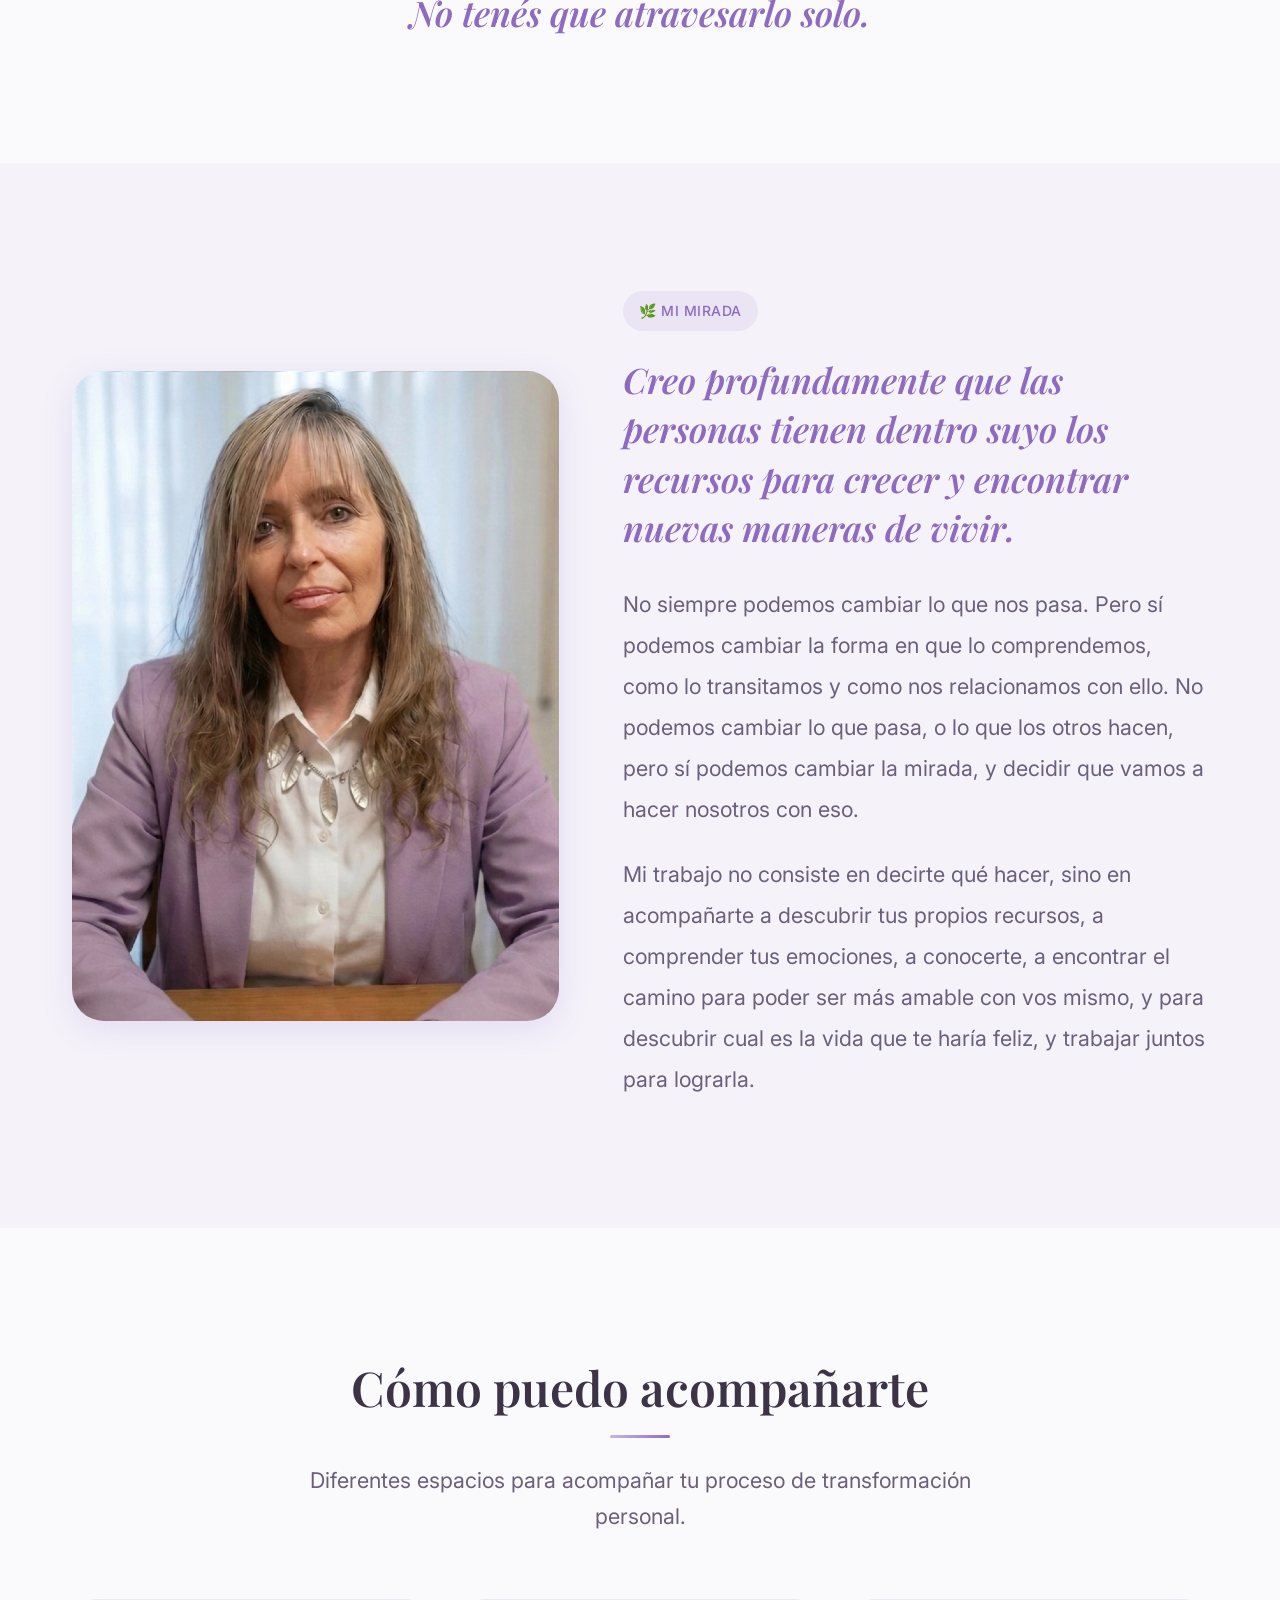
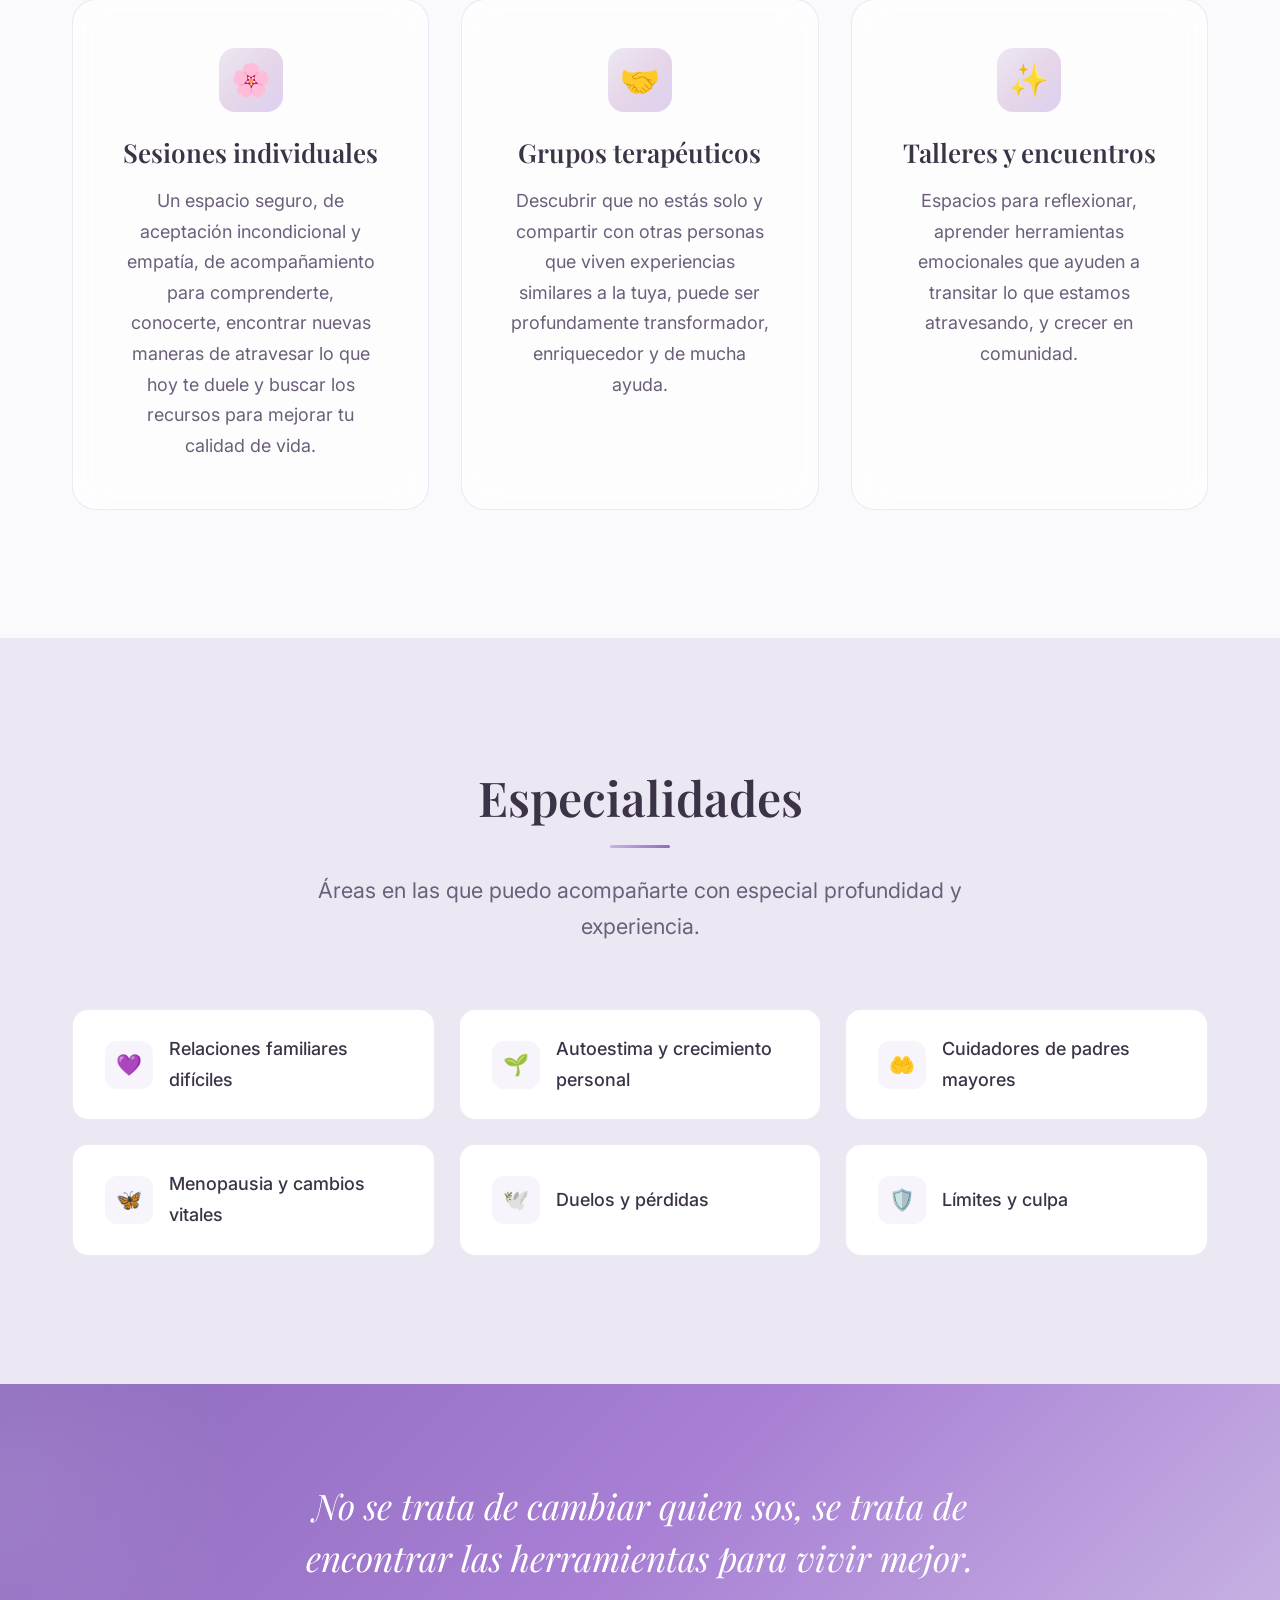
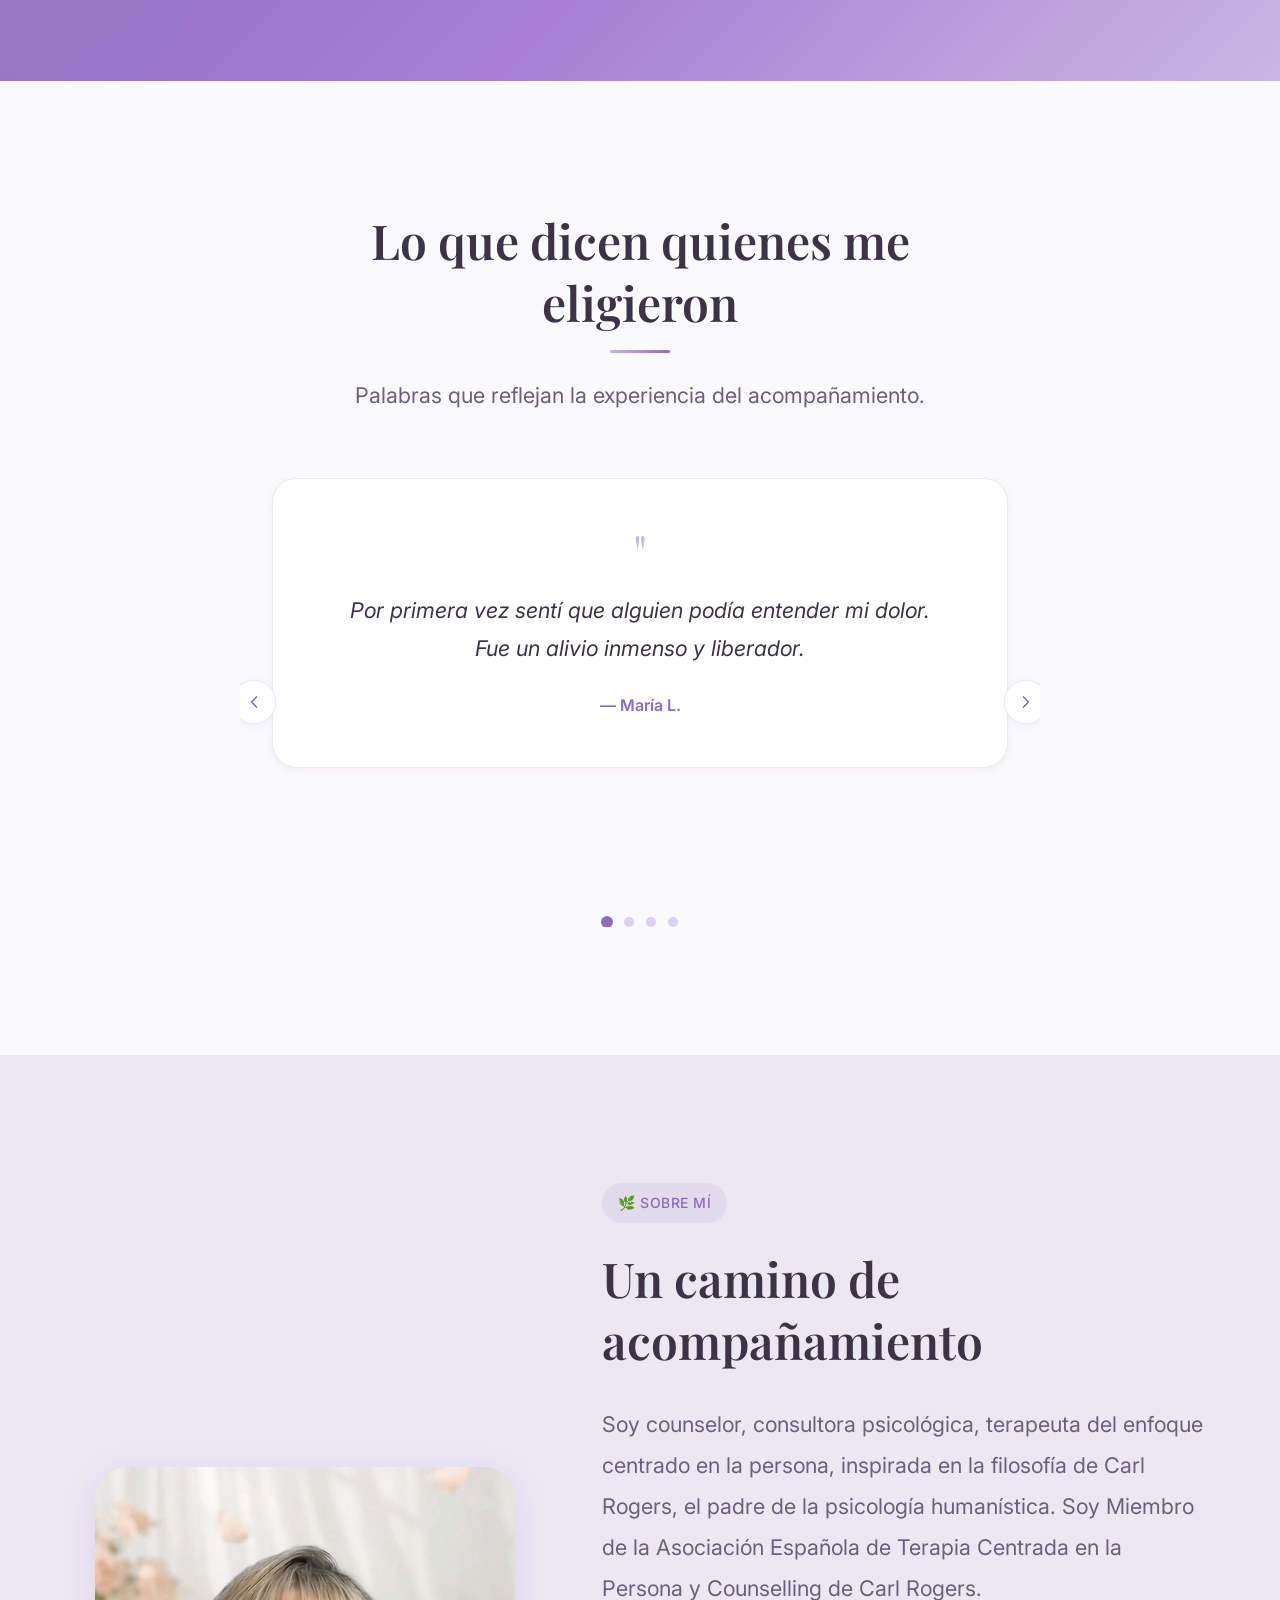
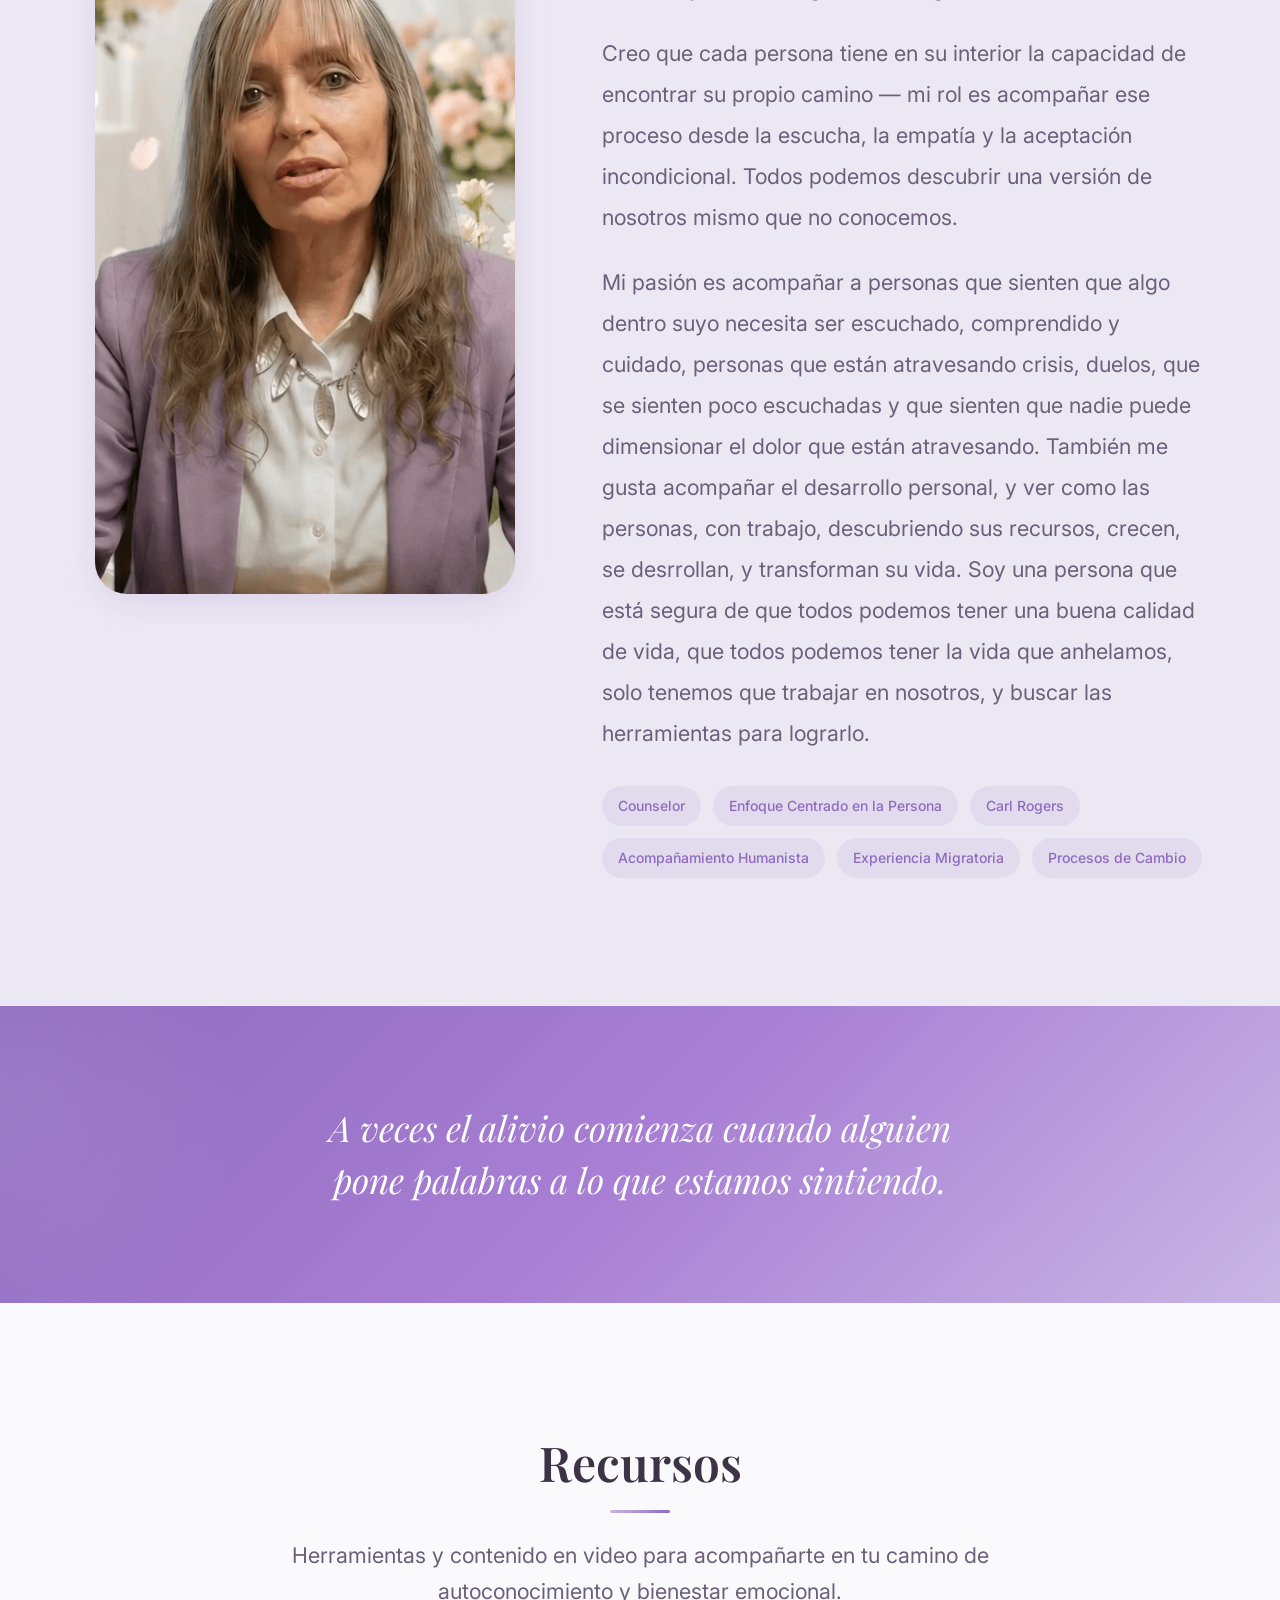
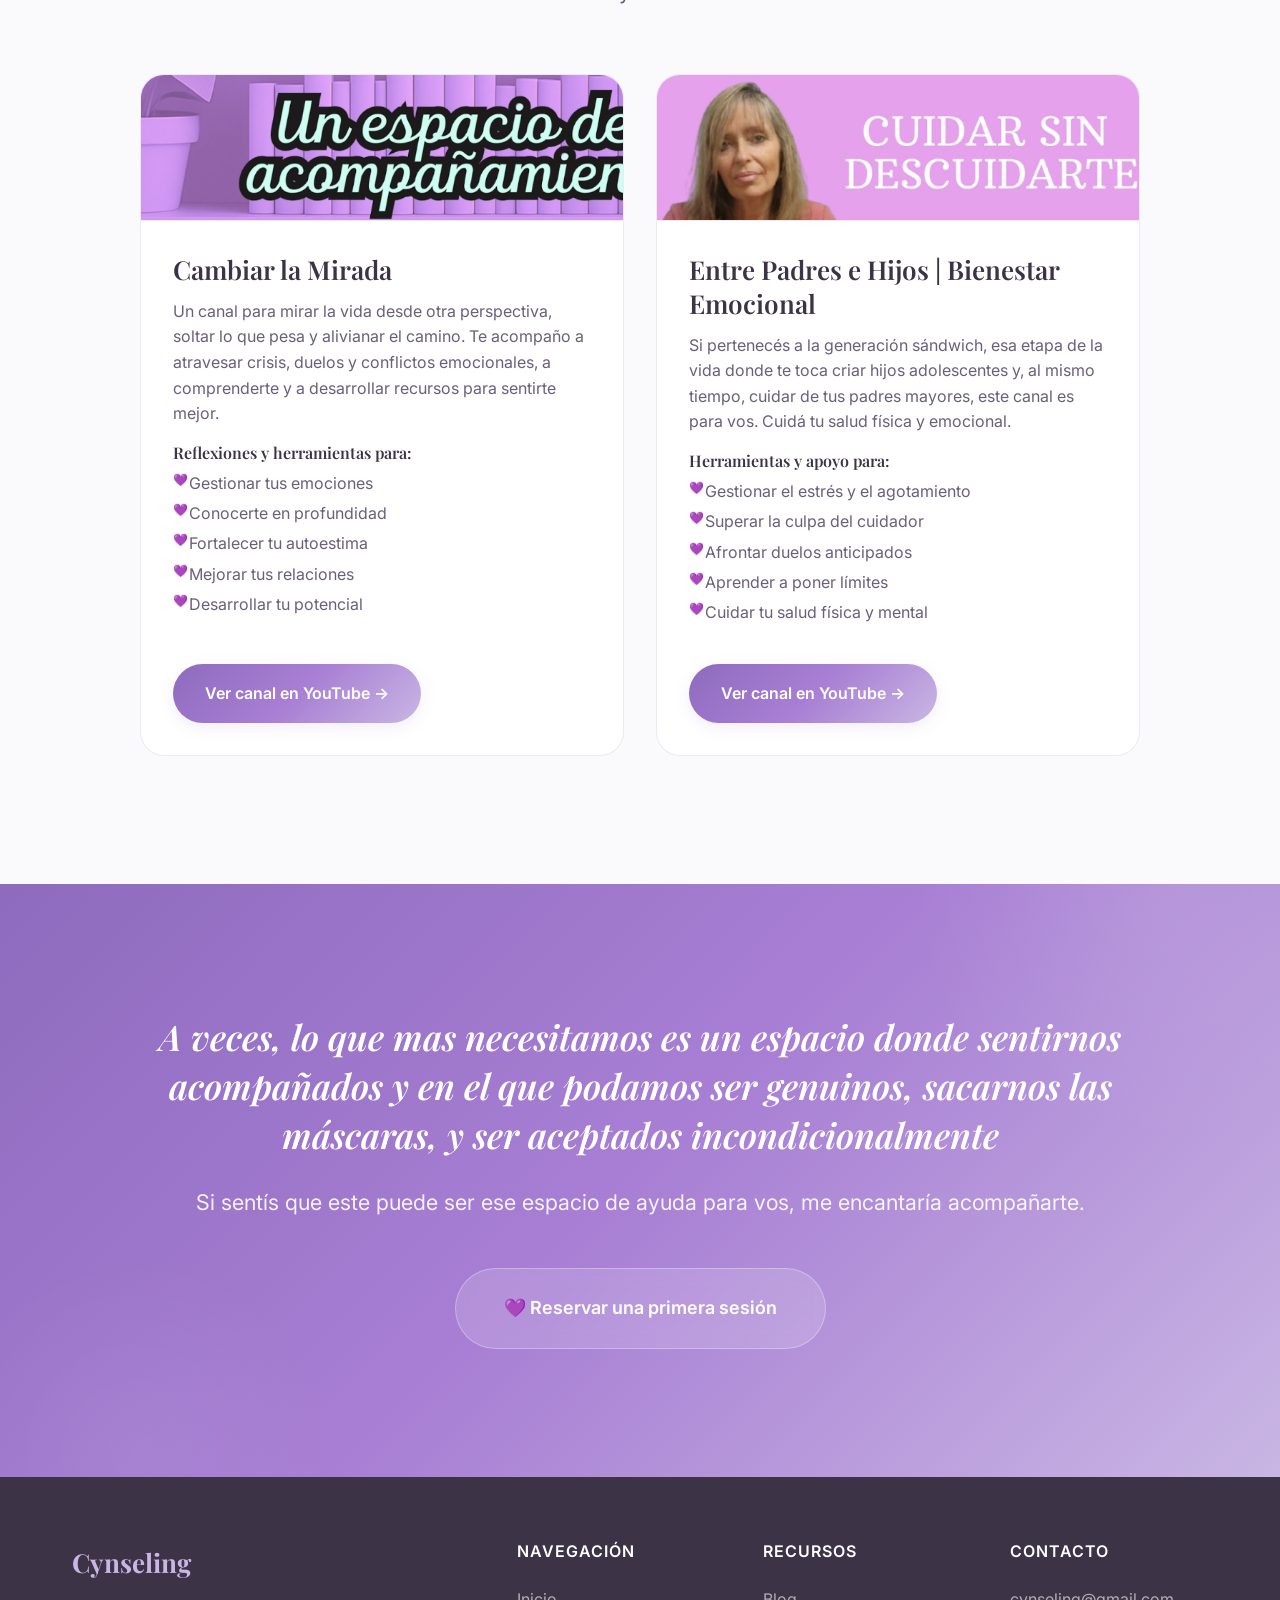
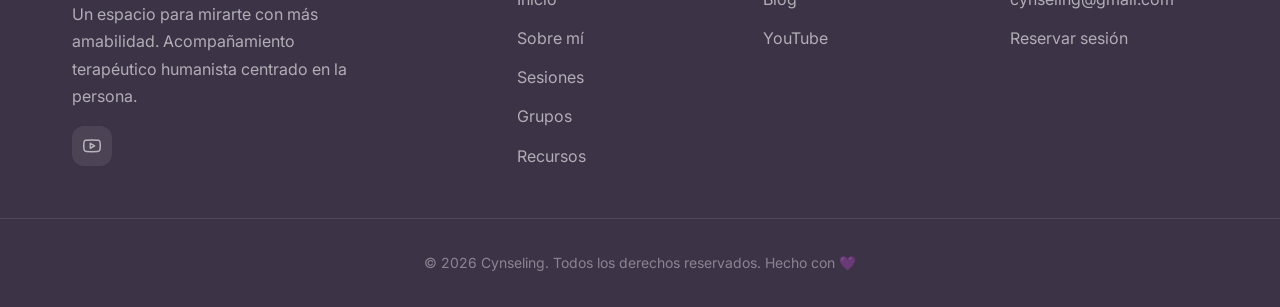
==== commit 35eb6230: "feat: redesign resource section with YouTube channel banners and updated layout" ====
--- a/index.html
+++ b/index.html
@@ -438,42 +438,57 @@
   <section class="section" id="recursos">
     <div class="container">
       <div class="section-header reveal">
-        <h2>Recursos gratuitos</h2>
-        <p>Herramientas y contenido para acompañarte en tu camino de autoconocimiento.</p>
+        <h2>Recursos</h2>
+        <p>Herramientas y contenido en video para acompañarte en tu camino de autoconocimiento y bienestar emocional.</p>
       </div>
 
       <div class="resources__grid">
+        <!-- Canal 1: Cambiar la Mirada -->
         <div class="resource-card reveal reveal--delay-1">
-          <div class="resource-card__icon">📺</div>
-          <h3 class="resource-card__title">Canal de YouTube</h3>
-          <p class="resource-card__desc">
-            Videos sobre relaciones, emociones, límites y crecimiento personal. Un espacio donde sentirte acompañado.
-          </p>
-          <a href="#" class="resource-card__link" target="_blank" rel="noopener noreferrer">
-            Ver canal →
-          </a>
-        </div>
-
+          <div class="resource-card__banner-container">
+            <img src="assets/images/youtube-cambiar-mirada.png" alt="Canal Cambiar la Mirada" class="resource-card__banner" loading="lazy">
+          </div>
+          <div class="resource-card__body">
+            <h3 class="resource-card__title">Cambiar la Mirada</h3>
+            <p class="resource-card__desc">
+              Un canal para mirar la vida desde otra perspectiva, soltar lo que pesa y alivianar el camino. Te acompaño a atravesar crisis, duelos y conflictos emocionales, a comprenderte y a desarrollar recursos para sentirte mejor.
+            </p>
+            <h4 class="resource-card__list-title">Reflexiones y herramientas para:</h4>
+            <ul class="resource-card__list">
+              <li>Gestionar tus emociones</li>
+              <li>Conocerte en profundidad</li>
+              <li>Fortalecer tu autoestima</li>
+              <li>Mejorar tus relaciones</li>
+              <li>Desarrollar tu potencial</li>
+            </ul>
+            <a href="https://www.youtube.com/@Cambiarlamirada" class="btn btn--primary" target="_blank" rel="noopener noreferrer">
+              Ver canal en YouTube →
+            </a>
+          </div>
+        </div>
+
+        <!-- Canal 2: Entre Padres E Hijos -->
         <div class="resource-card reveal reveal--delay-2">
-          <div class="resource-card__icon">📖</div>
-          <h3 class="resource-card__title">Ebook gratuito</h3>
-          <p class="resource-card__desc">
-            Una guía para empezar a comprender tus emociones y desarrollar herramientas de bienestar emocional.
-          </p>
-          <a href="#" class="resource-card__link">
-            Descargar →
-          </a>
-        </div>
-
-        <div class="resource-card reveal reveal--delay-3">
-          <div class="resource-card__icon">💌</div>
-          <h3 class="resource-card__title">Newsletter</h3>
-          <p class="resource-card__desc">
-            Reflexiones semanales, herramientas prácticas y contenido exclusivo directamente en tu correo.
-          </p>
-          <a href="#" class="resource-card__link">
-            Suscribirme →
-          </a>
+          <div class="resource-card__banner-container">
+            <img src="assets/images/youtube-entre-padres-hijos.png" alt="Canal Entre Padres E Hijos" class="resource-card__banner" loading="lazy">
+          </div>
+          <div class="resource-card__body">
+            <h3 class="resource-card__title">Entre Padres e Hijos | Bienestar Emocional</h3>
+            <p class="resource-card__desc">
+              Si pertenecés a la generación sándwich, esa etapa de la vida donde te toca criar hijos adolescentes y, al mismo tiempo, cuidar de tus padres mayores, este canal es para vos. Cuidá tu salud física y emocional.
+            </p>
+            <h4 class="resource-card__list-title">Herramientas y apoyo para:</h4>
+            <ul class="resource-card__list">
+              <li>Gestionar el estrés y el agotamiento</li>
+              <li>Superar la culpa del cuidador</li>
+              <li>Afrontar duelos anticipados</li>
+              <li>Aprender a poner límites</li>
+              <li>Cuidar tu salud física y mental</li>
+            </ul>
+            <a href="https://www.youtube.com/@CuidarEntrePadresEHijos" class="btn btn--primary" target="_blank" rel="noopener noreferrer">
+              Ver canal en YouTube →
+            </a>
+          </div>
         </div>
       </div>
     </div>
@@ -531,9 +546,7 @@
         <h4 class="footer__title">Recursos</h4>
         <nav class="footer__links">
           <a href="blog.html" class="footer__link">Blog</a>
-          <a href="#" class="footer__link">YouTube</a>
-          <a href="#" class="footer__link">Ebook</a>
-          <a href="#" class="footer__link">Newsletter</a>
+          <a href="https://www.youtube.com/@Cambiarlamirada" class="footer__link" target="_blank" rel="noopener noreferrer">YouTube</a>
         </nav>
       </div>
 
--- a/css/styles.css
+++ b/css/styles.css
@@ -996,16 +996,19 @@
 /* ---------- RESOURCES ---------- */
 .resources__grid {
   display: grid;
-  grid-template-columns: repeat(3, 1fr);
+  grid-template-columns: repeat(2, 1fr);
   gap: var(--space-xl);
+  max-width: 1000px;
+  margin: 0 auto;
 }
 
 .resource-card {
   background: var(--color-white);
   border: 1px solid var(--color-border);
   border-radius: var(--radius-xl);
-  padding: var(--space-2xl);
-  text-align: center;
+  overflow: hidden;
+  display: flex;
+  flex-direction: column;
   transition: all var(--transition-base);
 }
 
@@ -1015,28 +1018,80 @@
   border-color: var(--color-primary);
 }
 
-.resource-card__icon {
-  width: 72px;
-  height: 72px;
-  margin: 0 auto var(--space-lg);
-  display: flex;
-  align-items: center;
-  justify-content: center;
-  background: var(--gradient-soft);
-  border-radius: var(--radius-xl);
-  font-size: 2rem;
+.resource-card__banner-container {
+  width: 100%;
+  aspect-ratio: 3.3 / 1;
+  overflow: hidden;
+  border-bottom: 1px solid var(--color-border);
+  position: relative;
+}
+
+.resource-card__banner {
+  width: 100%;
+  height: 100%;
+  object-fit: cover;
+  transition: transform var(--transition-base);
+}
+
+.resource-card:hover .resource-card__banner {
+  transform: scale(1.03);
+}
+
+.resource-card__body {
+  padding: var(--space-xl);
+  display: flex;
+  flex-direction: column;
+  flex-grow: 1;
+  text-align: left;
 }
 
 .resource-card__title {
   font-size: var(--text-xl);
   margin-bottom: var(--space-sm);
+  color: var(--color-text-primary);
 }
 
 .resource-card__desc {
   font-size: var(--text-sm);
   color: var(--color-text-secondary);
-  margin-bottom: var(--space-lg);
-}
+  margin-bottom: var(--space-md);
+  line-height: 1.6;
+}
+
+.resource-card__list-title {
+  font-size: var(--text-sm);
+  font-weight: 600;
+  color: var(--color-text-primary);
+  margin-bottom: var(--space-xs);
+}
+
+.resource-card__list {
+  list-style: none;
+  padding: 0;
+  margin: 0 0 var(--space-xl) 0;
+}
+
+.resource-card__list li {
+  font-size: var(--text-sm);
+  color: var(--color-text-secondary);
+  position: relative;
+  padding-left: var(--space-md);
+  margin-bottom: var(--space-xs);
+  line-height: 1.4;
+}
+
+.resource-card__list li::before {
+  content: "💜";
+  position: absolute;
+  left: 0;
+  font-size: 0.75rem;
+}
+
+.resource-card__body .btn {
+  margin-top: auto;
+  align-self: flex-start;
+}
+
 
 .resource-card__link {
   font-size: var(--text-sm);
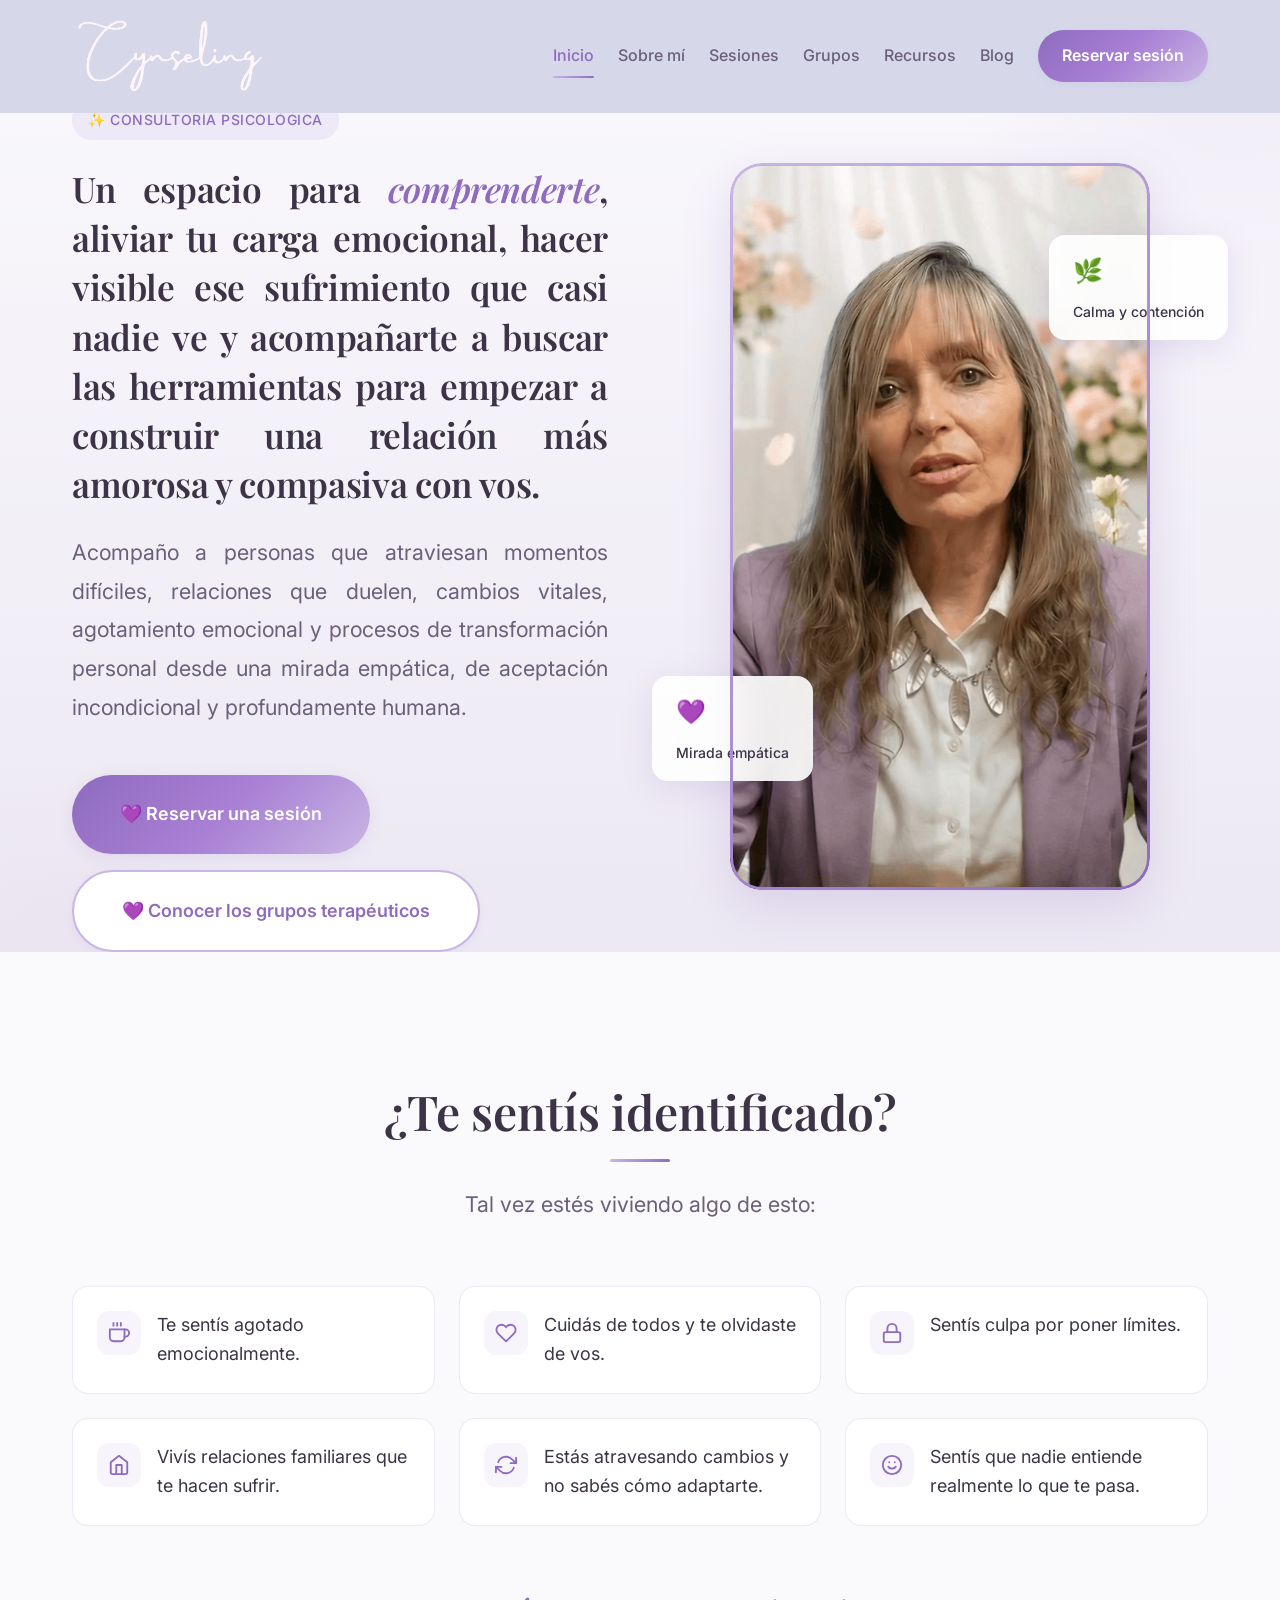
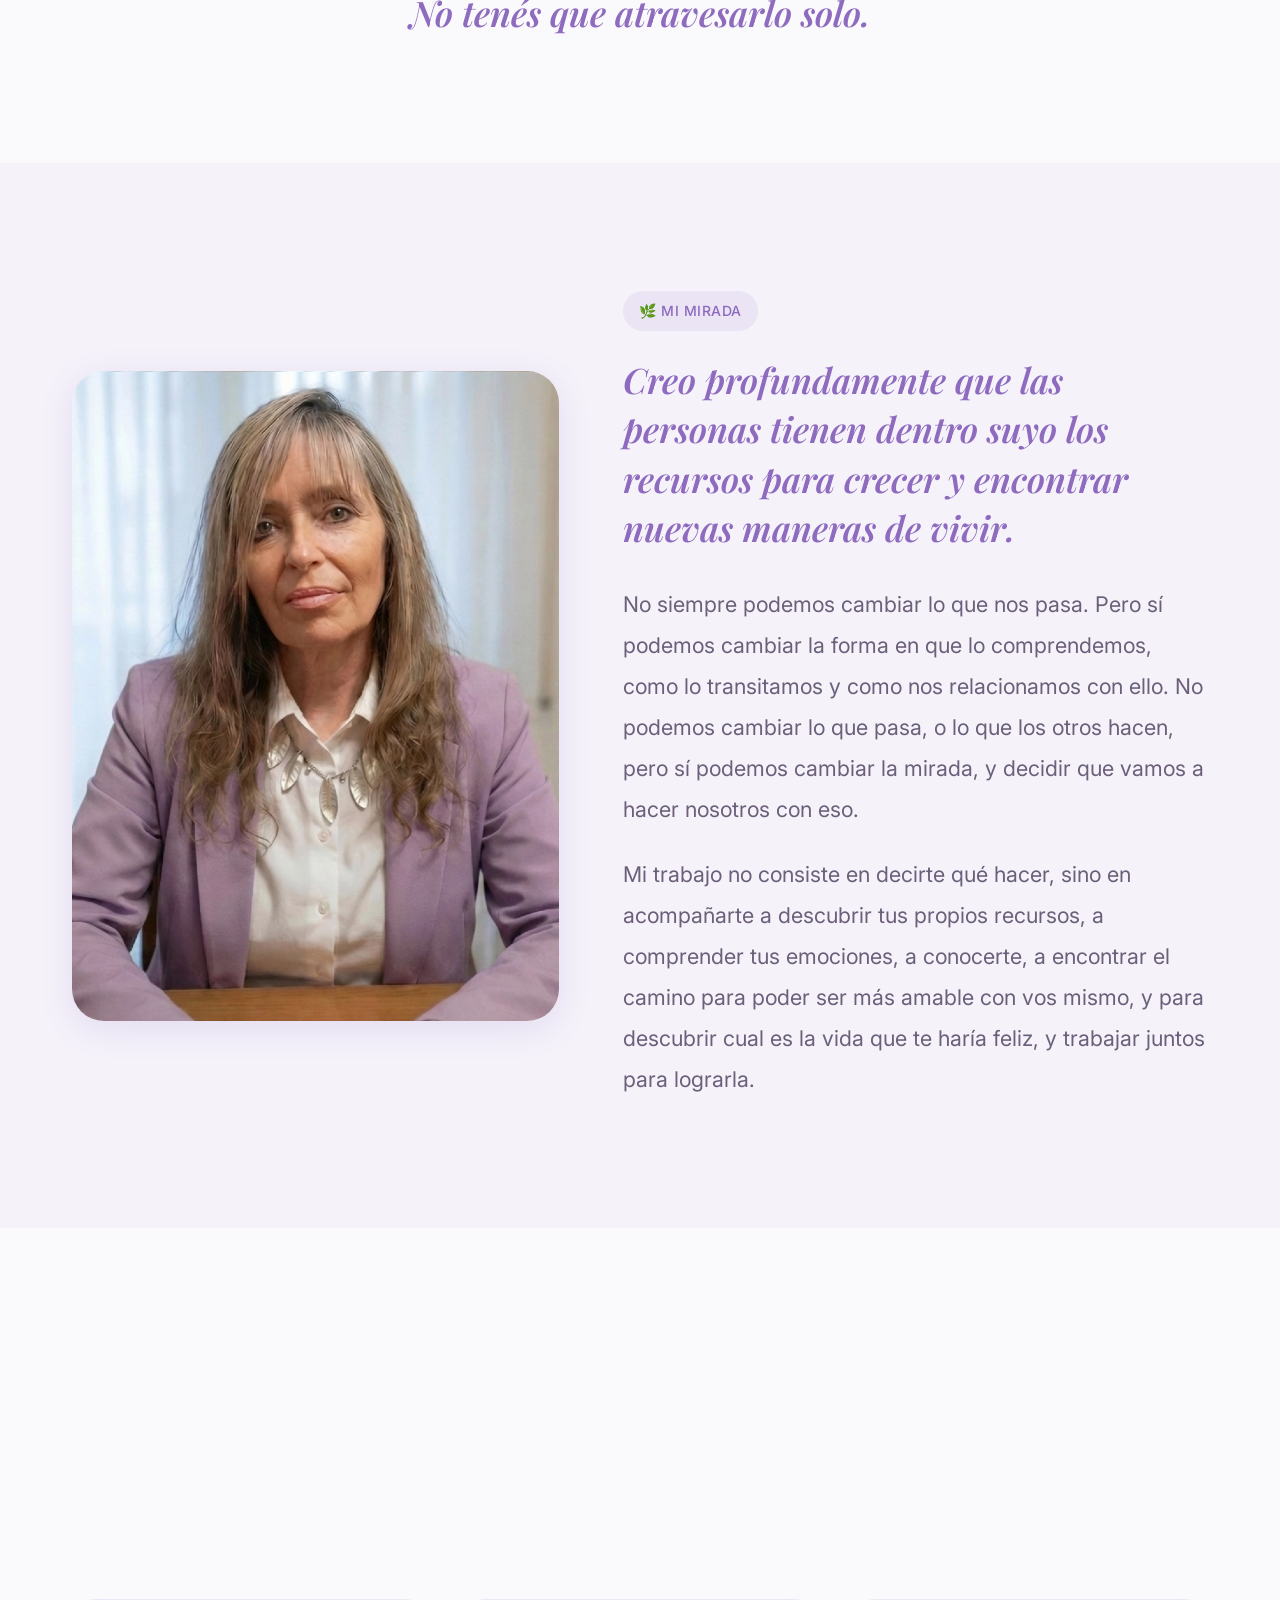
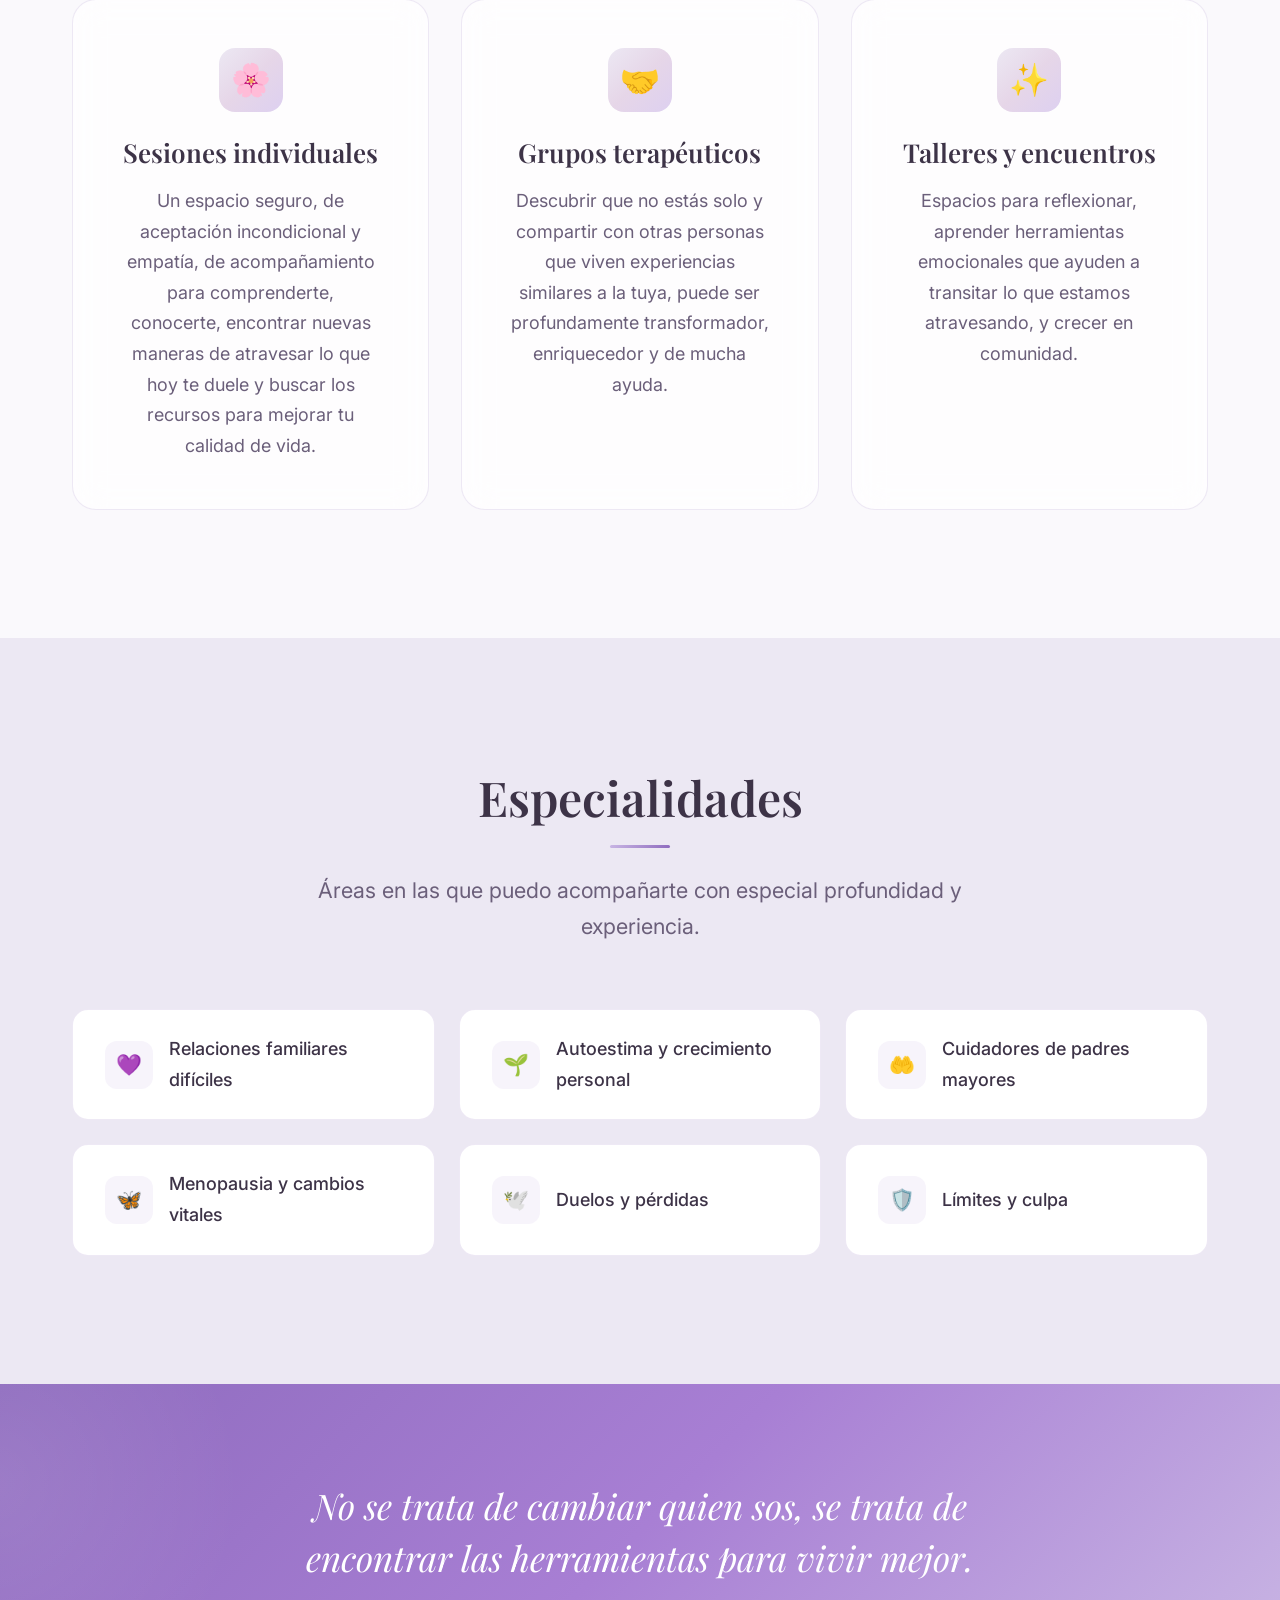
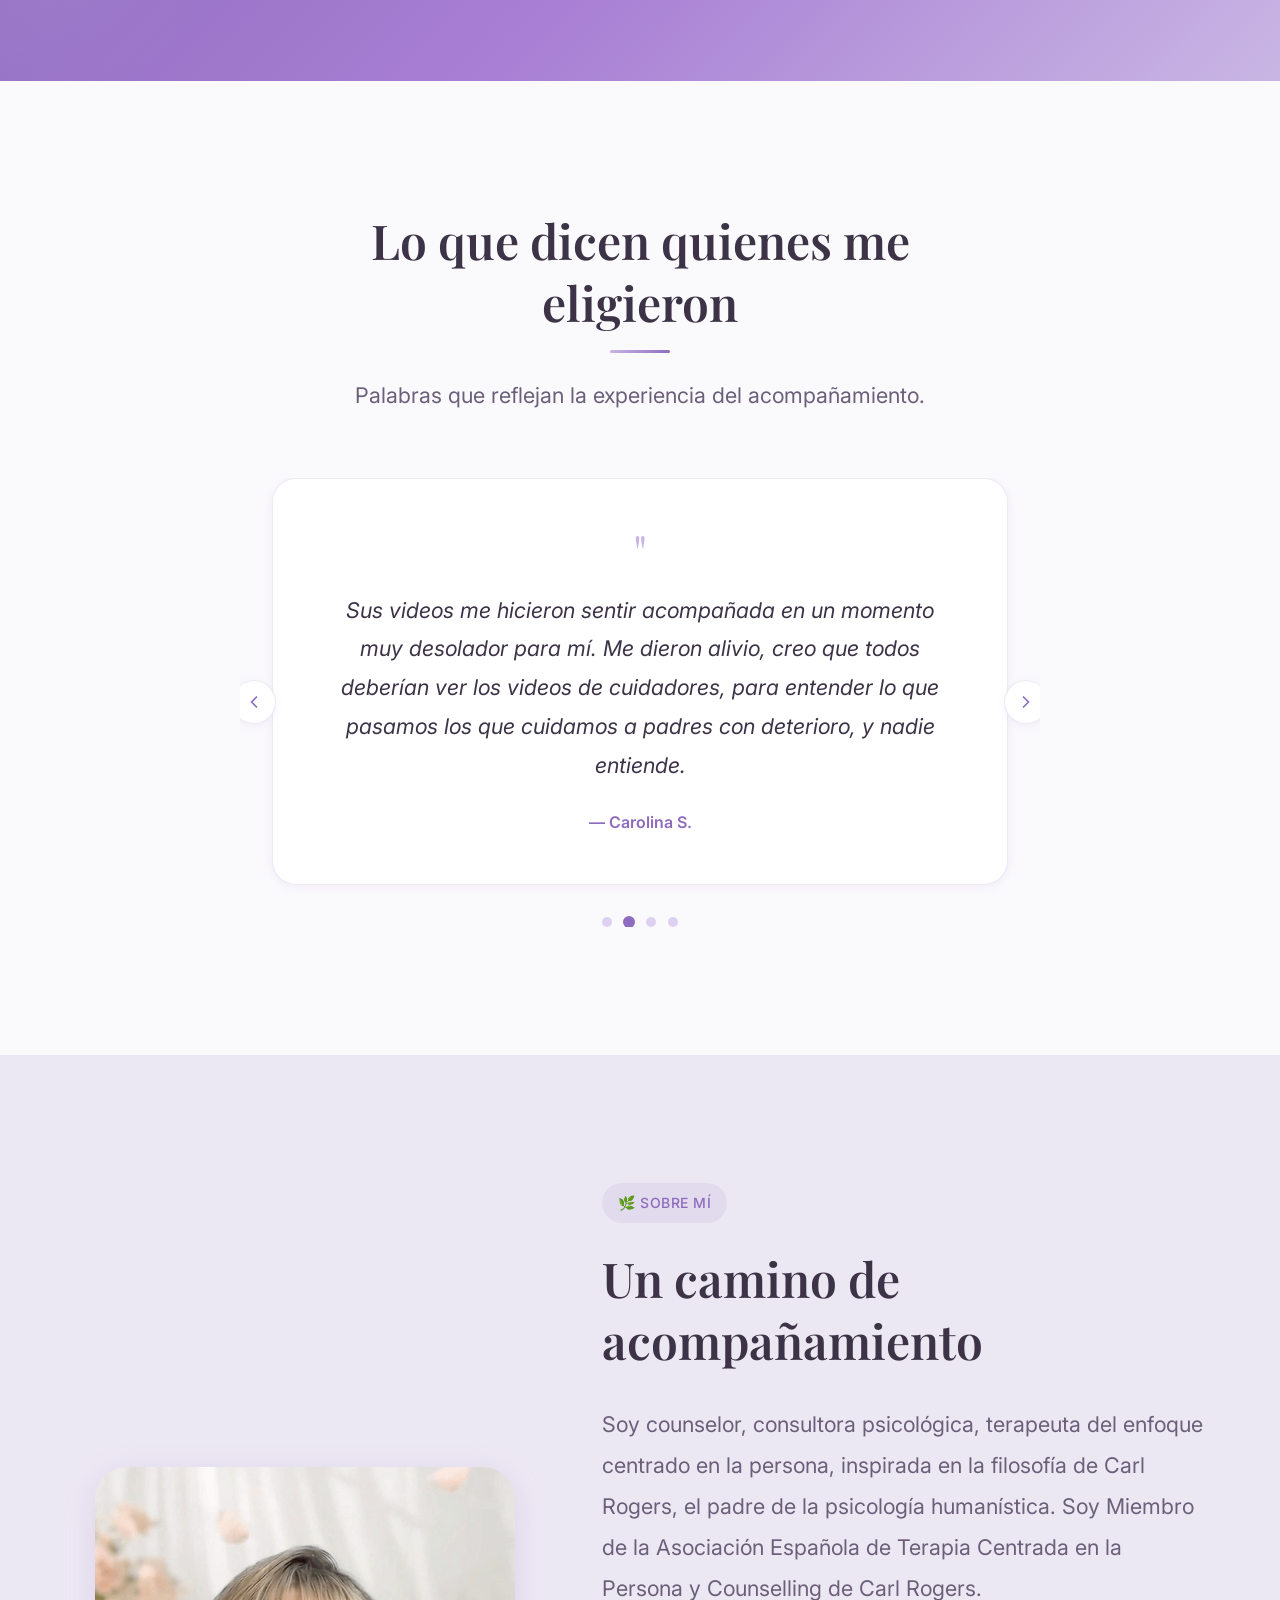
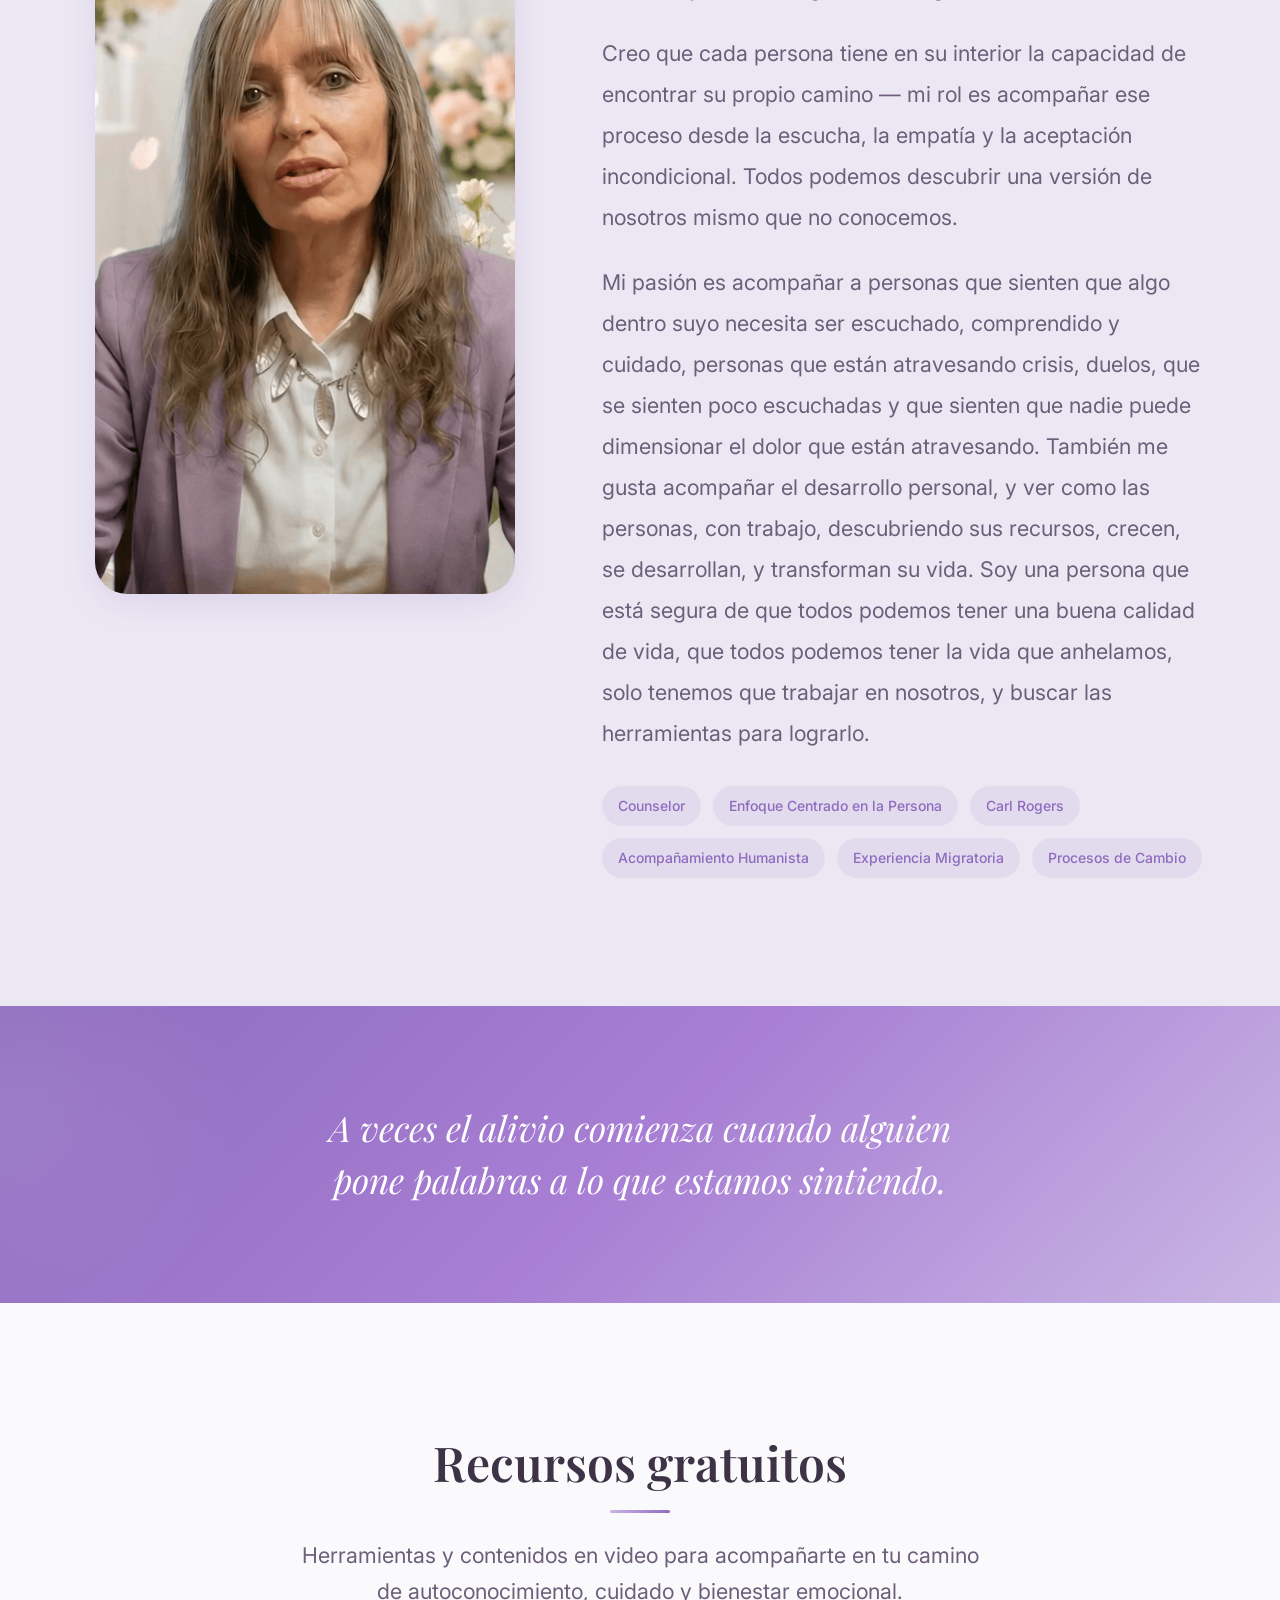
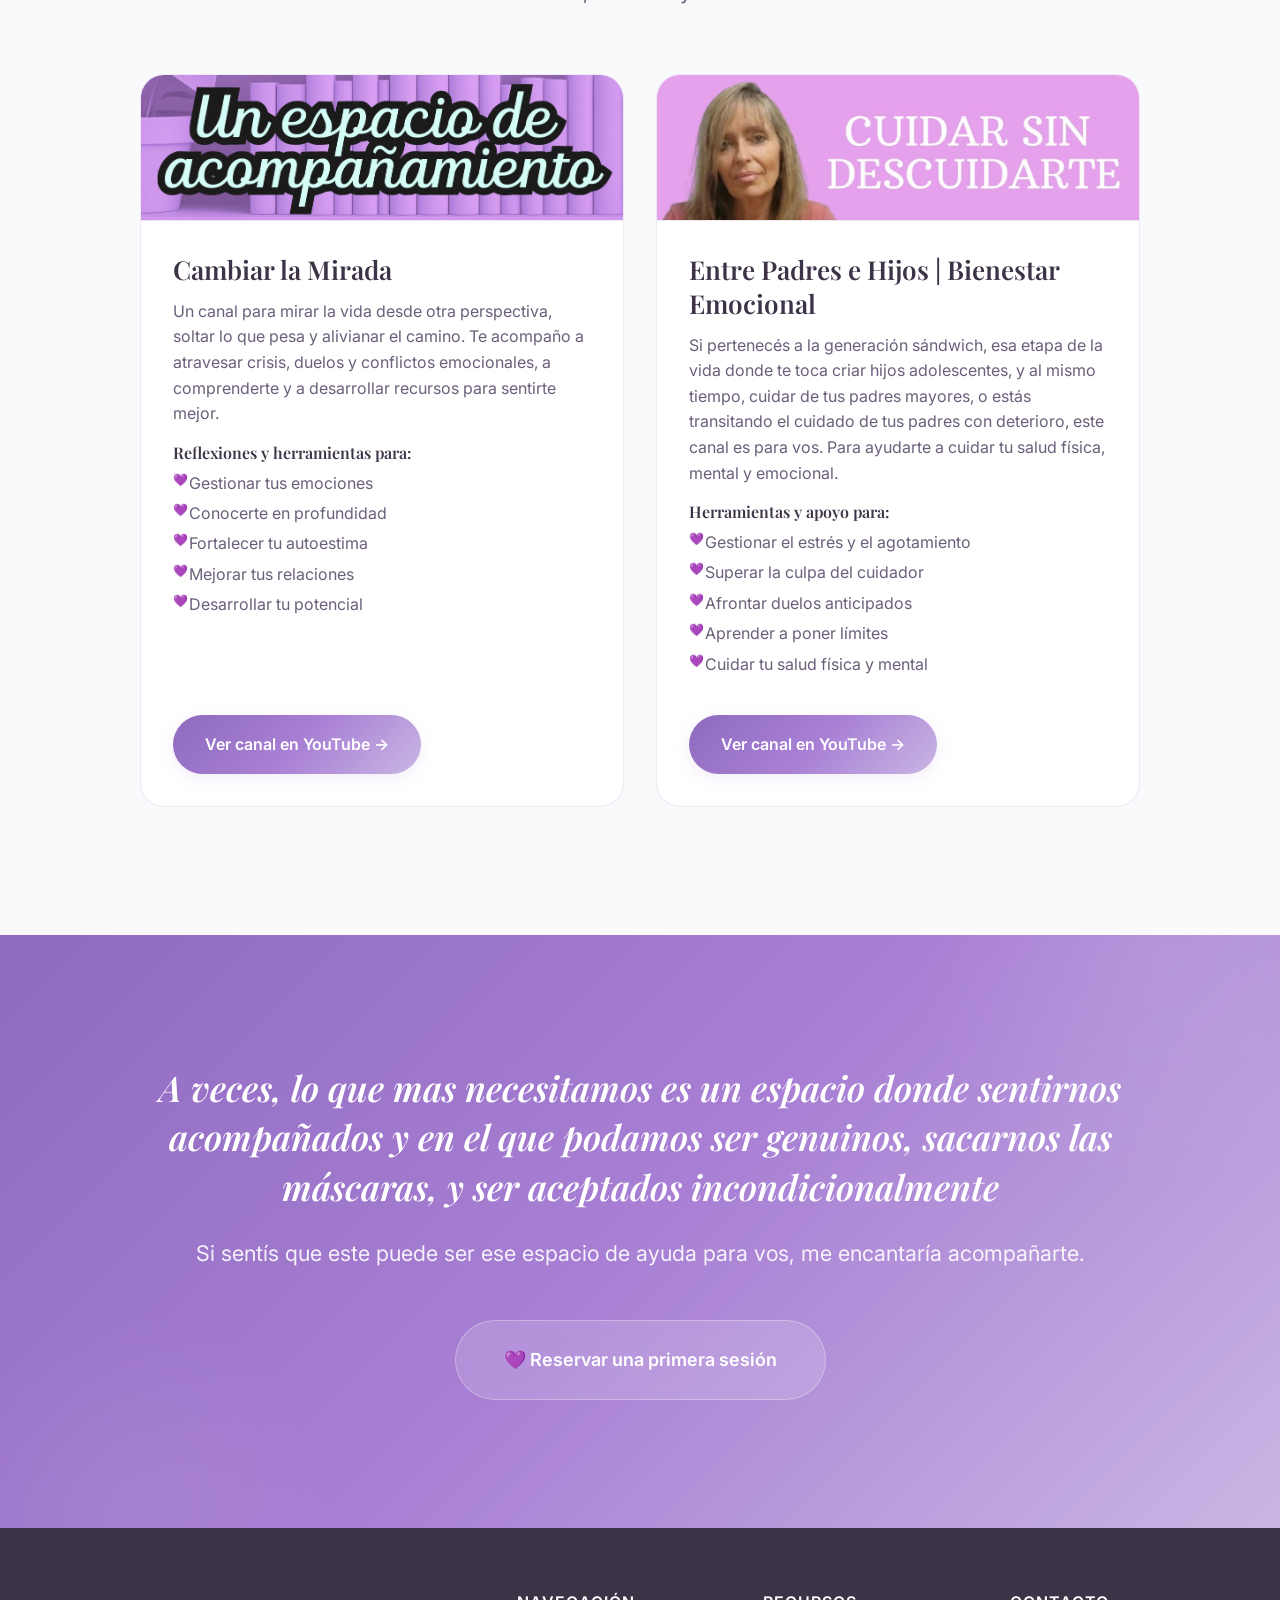
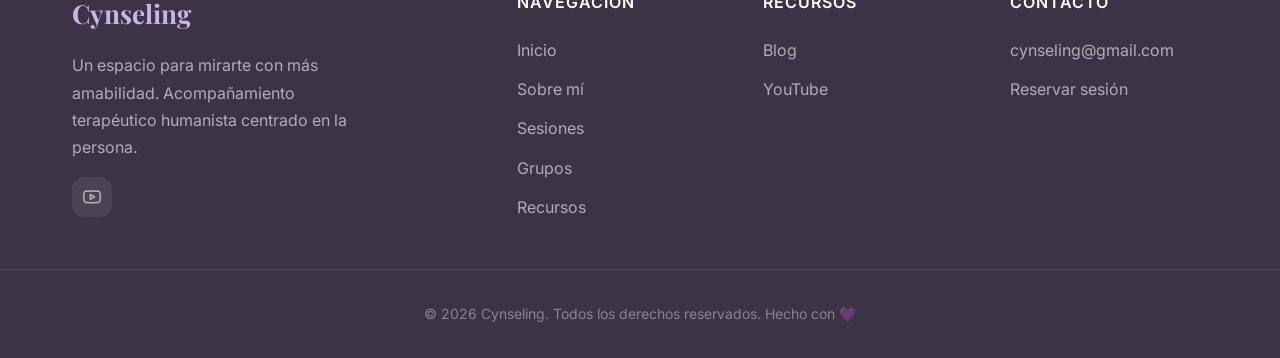
==== commit 9debd205: "feat: update branding with new logo and refine content across index and blog pages" ====
--- a/index.html
+++ b/index.html
@@ -33,7 +33,7 @@
   <nav class="navbar" id="navbar" role="navigation" aria-label="Navegación principal">
     <div class="container">
       <a href="#inicio" class="navbar__logo" aria-label="Cynseling - Inicio">
-        Cyn<span>seling</span>
+        <img src="assets/images/logo-cynseling.png" alt="Cynseling logo" style="height: 80px; width: auto;">
       </a>
 
       <button class="navbar__toggle" aria-label="Abrir menú" aria-expanded="false">
@@ -408,7 +408,7 @@
           Mi pasión es acompañar a personas que sienten que algo dentro suyo necesita ser escuchado, comprendido y
           cuidado, personas que están atravesando crisis, duelos, que se sienten poco escuchadas y que sienten que nadie
           puede dimensionar el dolor que están atravesando. También me gusta acompañar el desarrollo personal, y ver
-          como las personas, con trabajo, descubriendo sus recursos, crecen, se desrrollan, y transforman su vida. Soy
+          como las personas, con trabajo, descubriendo sus recursos, crecen, se desarrollan, y transforman su vida. Soy
           una persona que está segura de que todos podemos tener una buena calidad de vida, que todos podemos tener la
           vida que anhelamos, solo tenemos que trabajar en nosotros, y buscar las herramientas para lograrlo.
         </p>
@@ -438,20 +438,25 @@
   <section class="section" id="recursos">
     <div class="container">
       <div class="section-header reveal">
-        <h2>Recursos</h2>
-        <p>Herramientas y contenido en video para acompañarte en tu camino de autoconocimiento y bienestar emocional.</p>
+        <h2>Recursos gratuitos</h2>
+        <p>Herramientas y contenidos en video para acompañarte en tu camino de autoconocimiento, cuidado y bienestar
+          emocional.
+        </p>
       </div>
 
       <div class="resources__grid">
         <!-- Canal 1: Cambiar la Mirada -->
         <div class="resource-card reveal reveal--delay-1">
           <div class="resource-card__banner-container">
-            <img src="assets/images/youtube-cambiar-mirada.png" alt="Canal Cambiar la Mirada" class="resource-card__banner" loading="lazy">
+            <img src="assets/images/youtube-cambiar-mirada.png" alt="Canal Cambiar la Mirada"
+              class="resource-card__banner" loading="lazy">
           </div>
           <div class="resource-card__body">
             <h3 class="resource-card__title">Cambiar la Mirada</h3>
             <p class="resource-card__desc">
-              Un canal para mirar la vida desde otra perspectiva, soltar lo que pesa y alivianar el camino. Te acompaño a atravesar crisis, duelos y conflictos emocionales, a comprenderte y a desarrollar recursos para sentirte mejor.
+              Un canal para mirar la vida desde otra perspectiva, soltar lo que pesa y alivianar el camino. Te acompaño
+              a atravesar crisis, duelos y conflictos emocionales, a comprenderte y a desarrollar recursos para sentirte
+              mejor.
             </p>
             <h4 class="resource-card__list-title">Reflexiones y herramientas para:</h4>
             <ul class="resource-card__list">
@@ -461,7 +466,8 @@
               <li>Mejorar tus relaciones</li>
               <li>Desarrollar tu potencial</li>
             </ul>
-            <a href="https://www.youtube.com/@Cambiarlamirada" class="btn btn--primary" target="_blank" rel="noopener noreferrer">
+            <a href="https://www.youtube.com/@Cambiarlamirada" class="btn btn--primary" target="_blank"
+              rel="noopener noreferrer">
               Ver canal en YouTube →
             </a>
           </div>
@@ -470,12 +476,15 @@
         <!-- Canal 2: Entre Padres E Hijos -->
         <div class="resource-card reveal reveal--delay-2">
           <div class="resource-card__banner-container">
-            <img src="assets/images/youtube-entre-padres-hijos.png" alt="Canal Entre Padres E Hijos" class="resource-card__banner" loading="lazy">
+            <img src="assets/images/youtube-entre-padres-hijos.png" alt="Canal Entre Padres E Hijos"
+              class="resource-card__banner" loading="lazy">
           </div>
           <div class="resource-card__body">
             <h3 class="resource-card__title">Entre Padres e Hijos | Bienestar Emocional</h3>
             <p class="resource-card__desc">
-              Si pertenecés a la generación sándwich, esa etapa de la vida donde te toca criar hijos adolescentes y, al mismo tiempo, cuidar de tus padres mayores, este canal es para vos. Cuidá tu salud física y emocional.
+              Si pertenecés a la generación sándwich, esa etapa de la vida donde te toca criar hijos adolescentes, y al
+              mismo tiempo, cuidar de tus padres mayores, o estás transitando el cuidado de tus padres con deterioro,
+              este canal es para vos. Para ayudarte a cuidar tu salud física, mental y emocional.
             </p>
             <h4 class="resource-card__list-title">Herramientas y apoyo para:</h4>
             <ul class="resource-card__list">
@@ -485,7 +494,8 @@
               <li>Aprender a poner límites</li>
               <li>Cuidar tu salud física y mental</li>
             </ul>
-            <a href="https://www.youtube.com/@CuidarEntrePadresEHijos" class="btn btn--primary" target="_blank" rel="noopener noreferrer">
+            <a href="https://www.youtube.com/@CuidarEntrePadresEHijos" class="btn btn--primary" target="_blank"
+              rel="noopener noreferrer">
               Ver canal en YouTube →
             </a>
           </div>
@@ -546,14 +556,15 @@
         <h4 class="footer__title">Recursos</h4>
         <nav class="footer__links">
           <a href="blog.html" class="footer__link">Blog</a>
-          <a href="https://www.youtube.com/@Cambiarlamirada" class="footer__link" target="_blank" rel="noopener noreferrer">YouTube</a>
+          <a href="https://www.youtube.com/@Cambiarlamirada" class="footer__link" target="_blank"
+            rel="noopener noreferrer">YouTube</a>
         </nav>
       </div>
 
       <div>
         <h4 class="footer__title">Contacto</h4>
         <div class="footer__links">
-          <a href="mailto:hola@cynseling.com" class="footer__link">cynseling@gmail.com</a>
+          <a href="mailto:cynseling@gmail.com" class="footer__link">cynseling@gmail.com</a>
           <a href="https://wa.me/34624382244?text=Hola%2C%20me%20gustar%C3%ADa%20reservar%20una%20sesi%C3%B3n."
             class="footer__link">Reservar sesión</a>
         </div>
--- a/css/styles.css
+++ b/css/styles.css
@@ -229,7 +229,7 @@
   left: 0;
   right: 0;
   z-index: 1000;
-  background: rgba(250, 249, 252, 0.85);
+  background: #d6d8ea;
   backdrop-filter: blur(20px);
   -webkit-backdrop-filter: blur(20px);
   border-bottom: 1px solid transparent;
@@ -238,7 +238,7 @@
 }
 
 .navbar.scrolled {
-  background: rgba(250, 249, 252, 0.95);
+  background: #d6d8ea;
   border-bottom-color: var(--color-border);
   box-shadow: var(--shadow-sm);
   padding: var(--space-sm) 0;
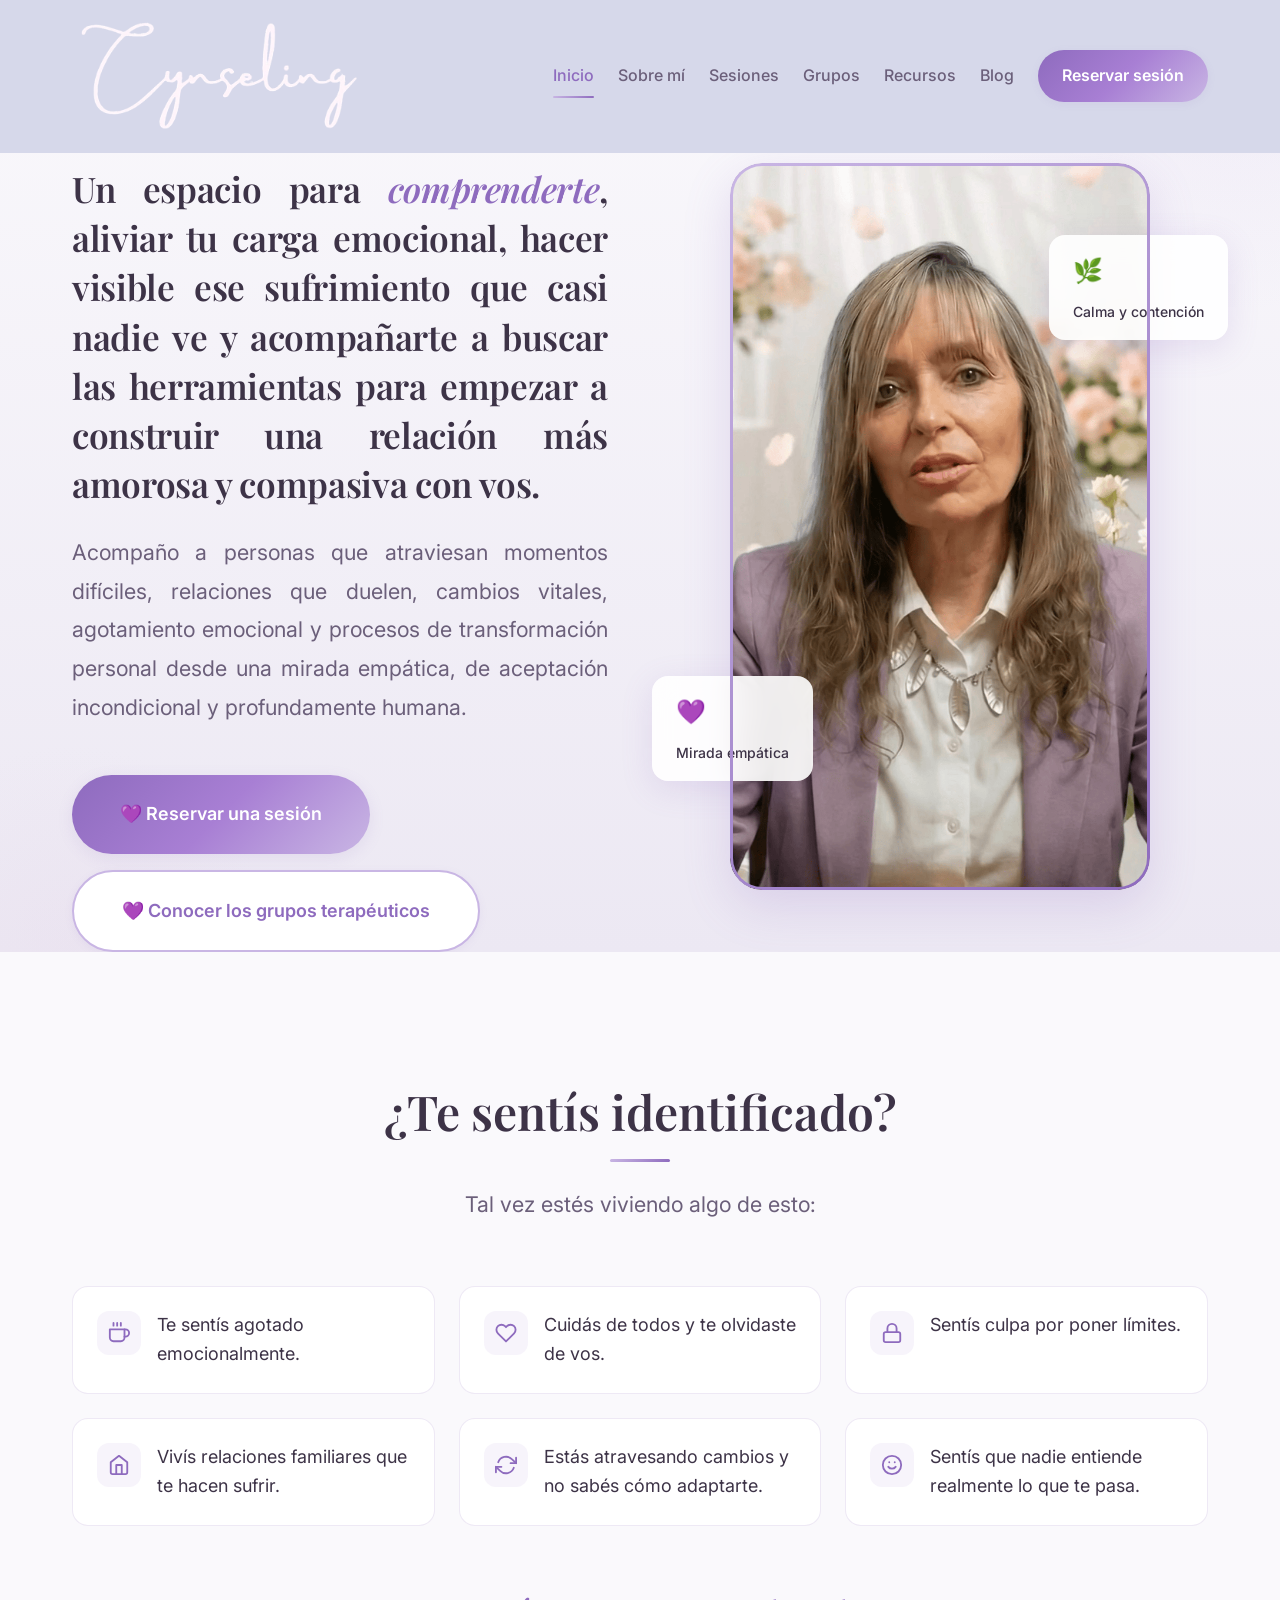
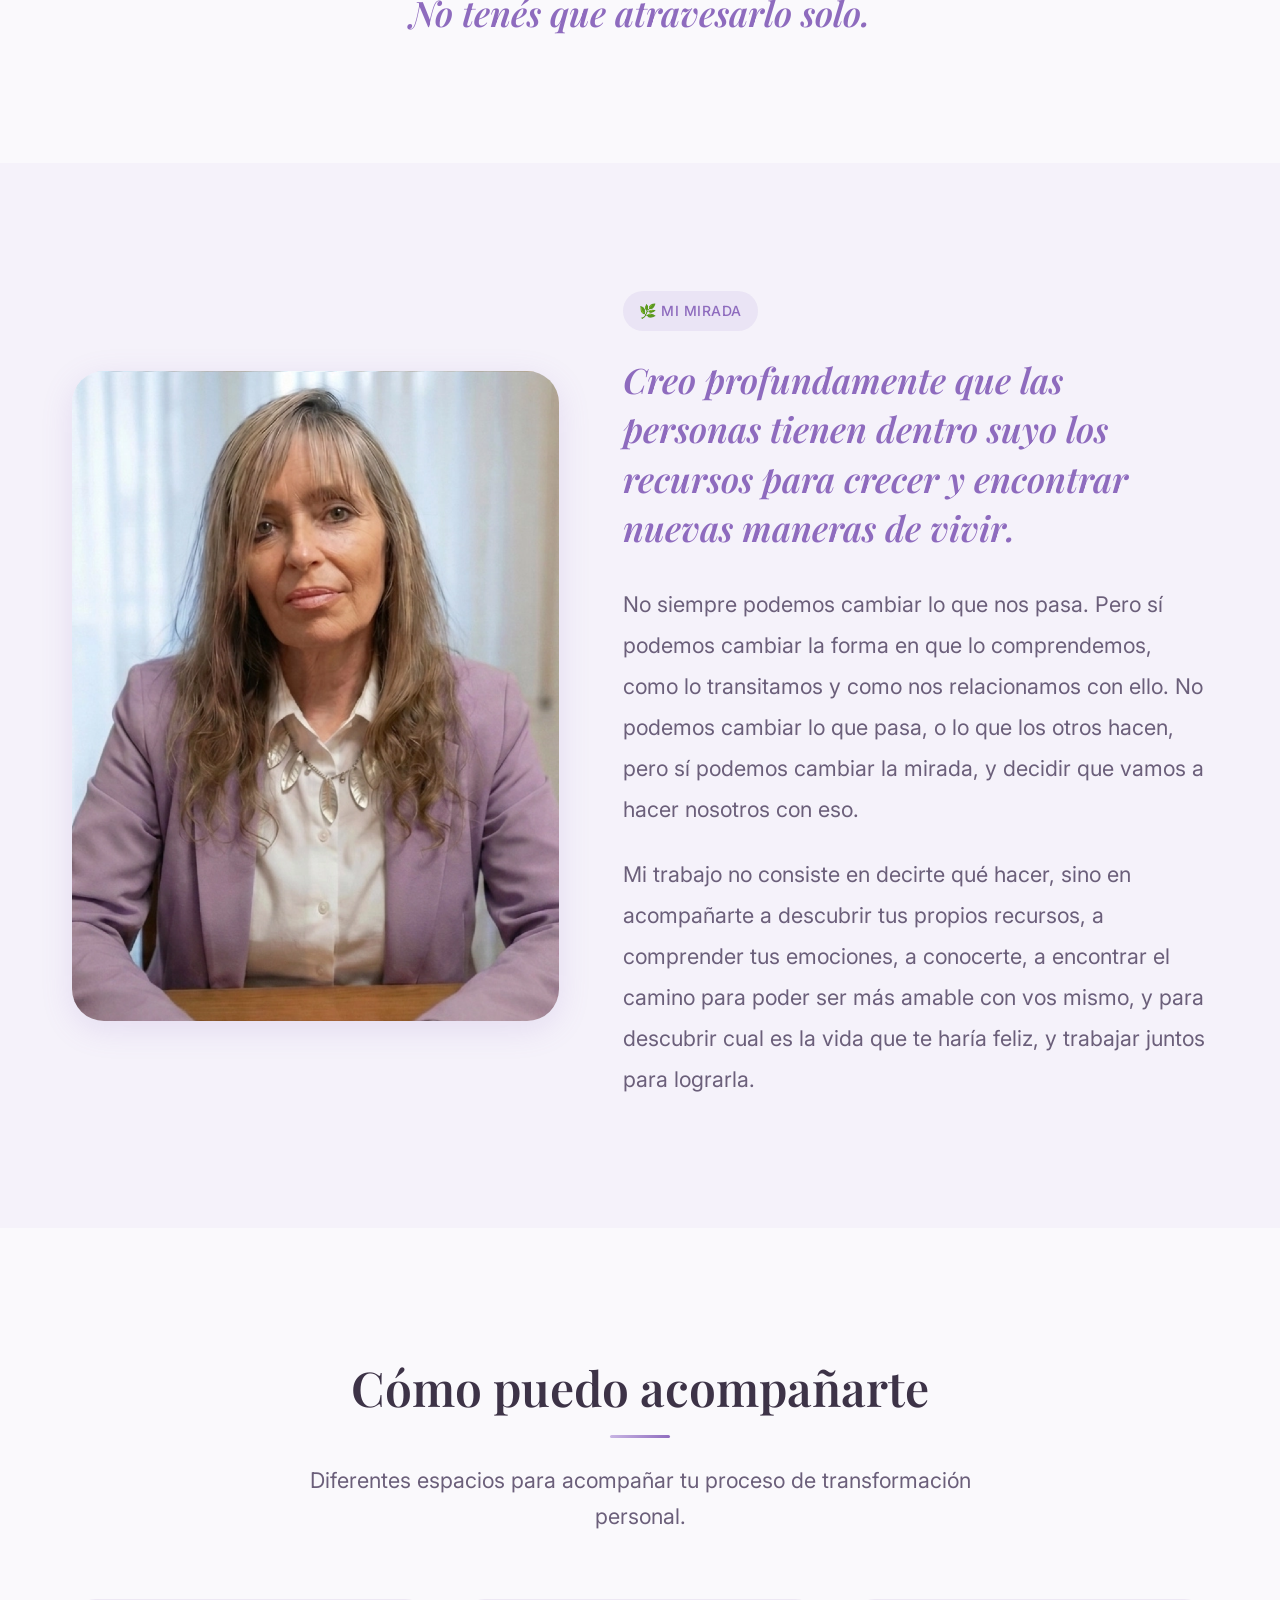
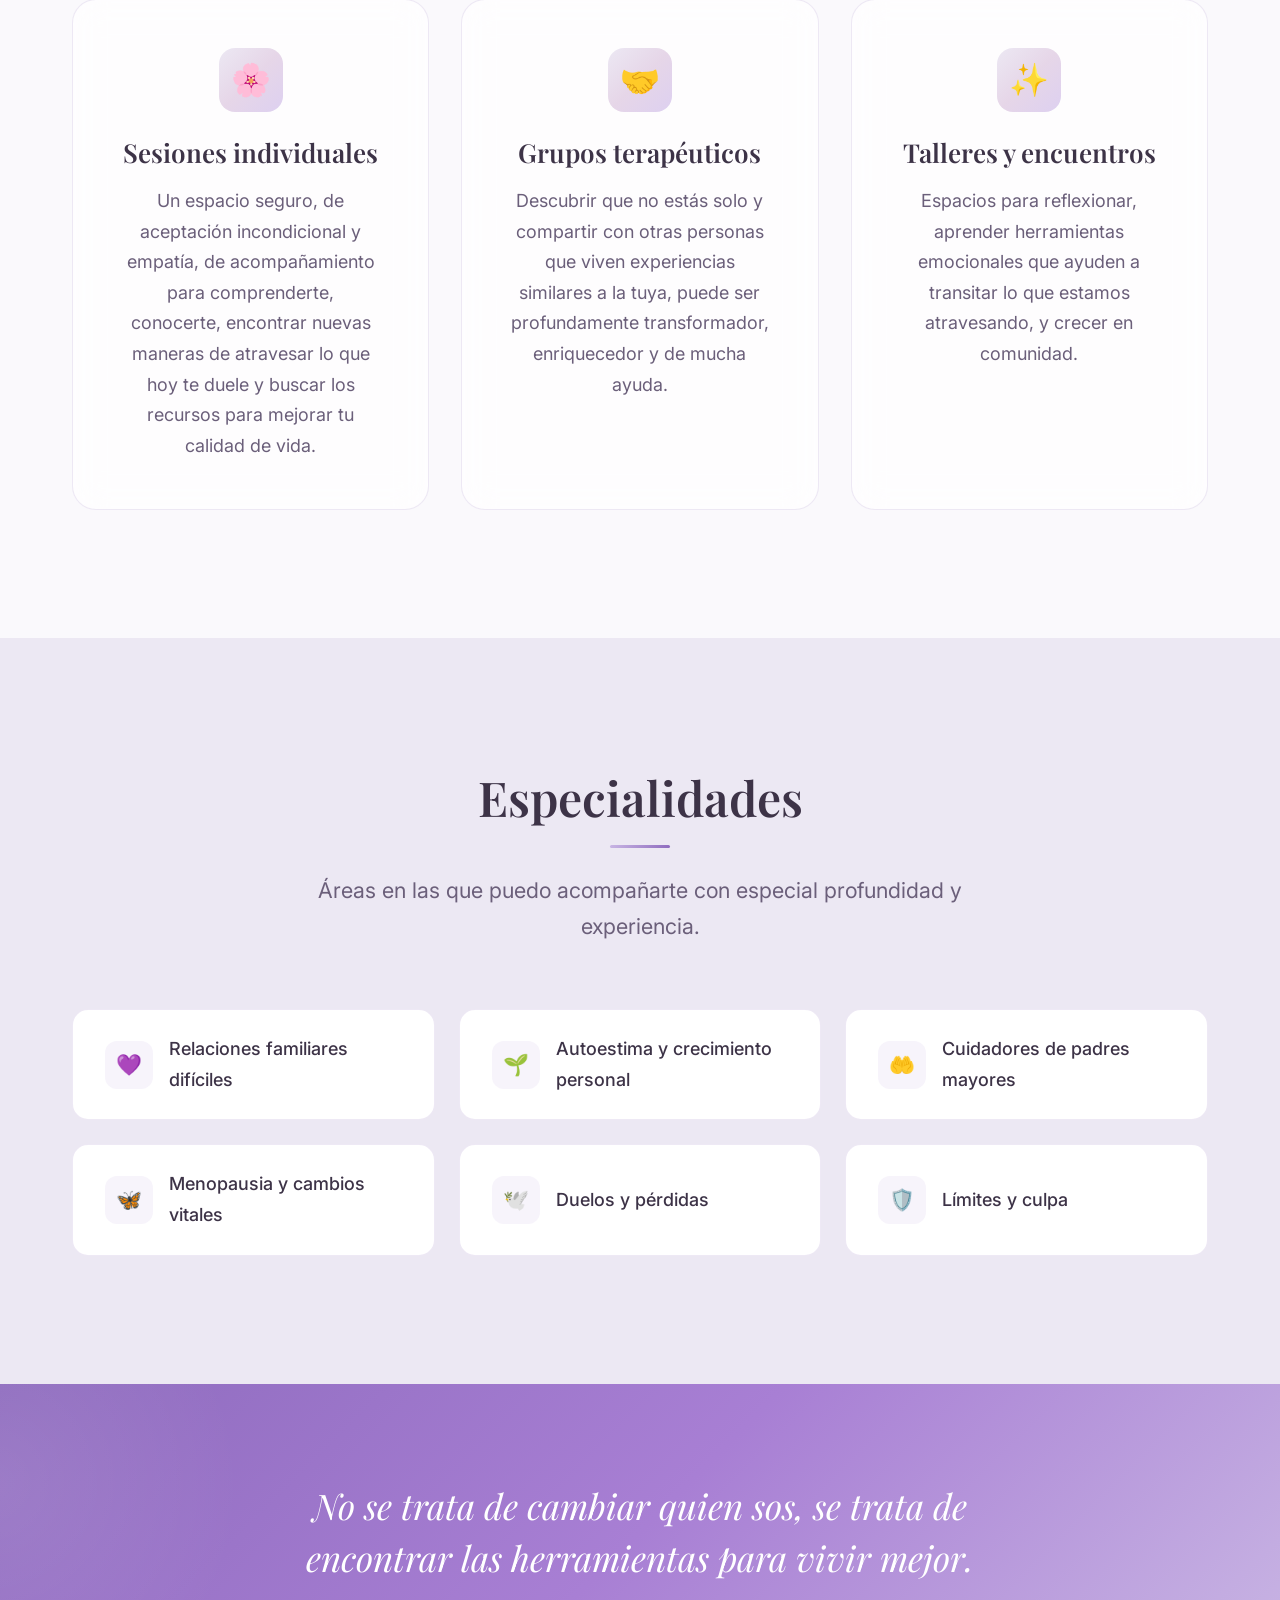
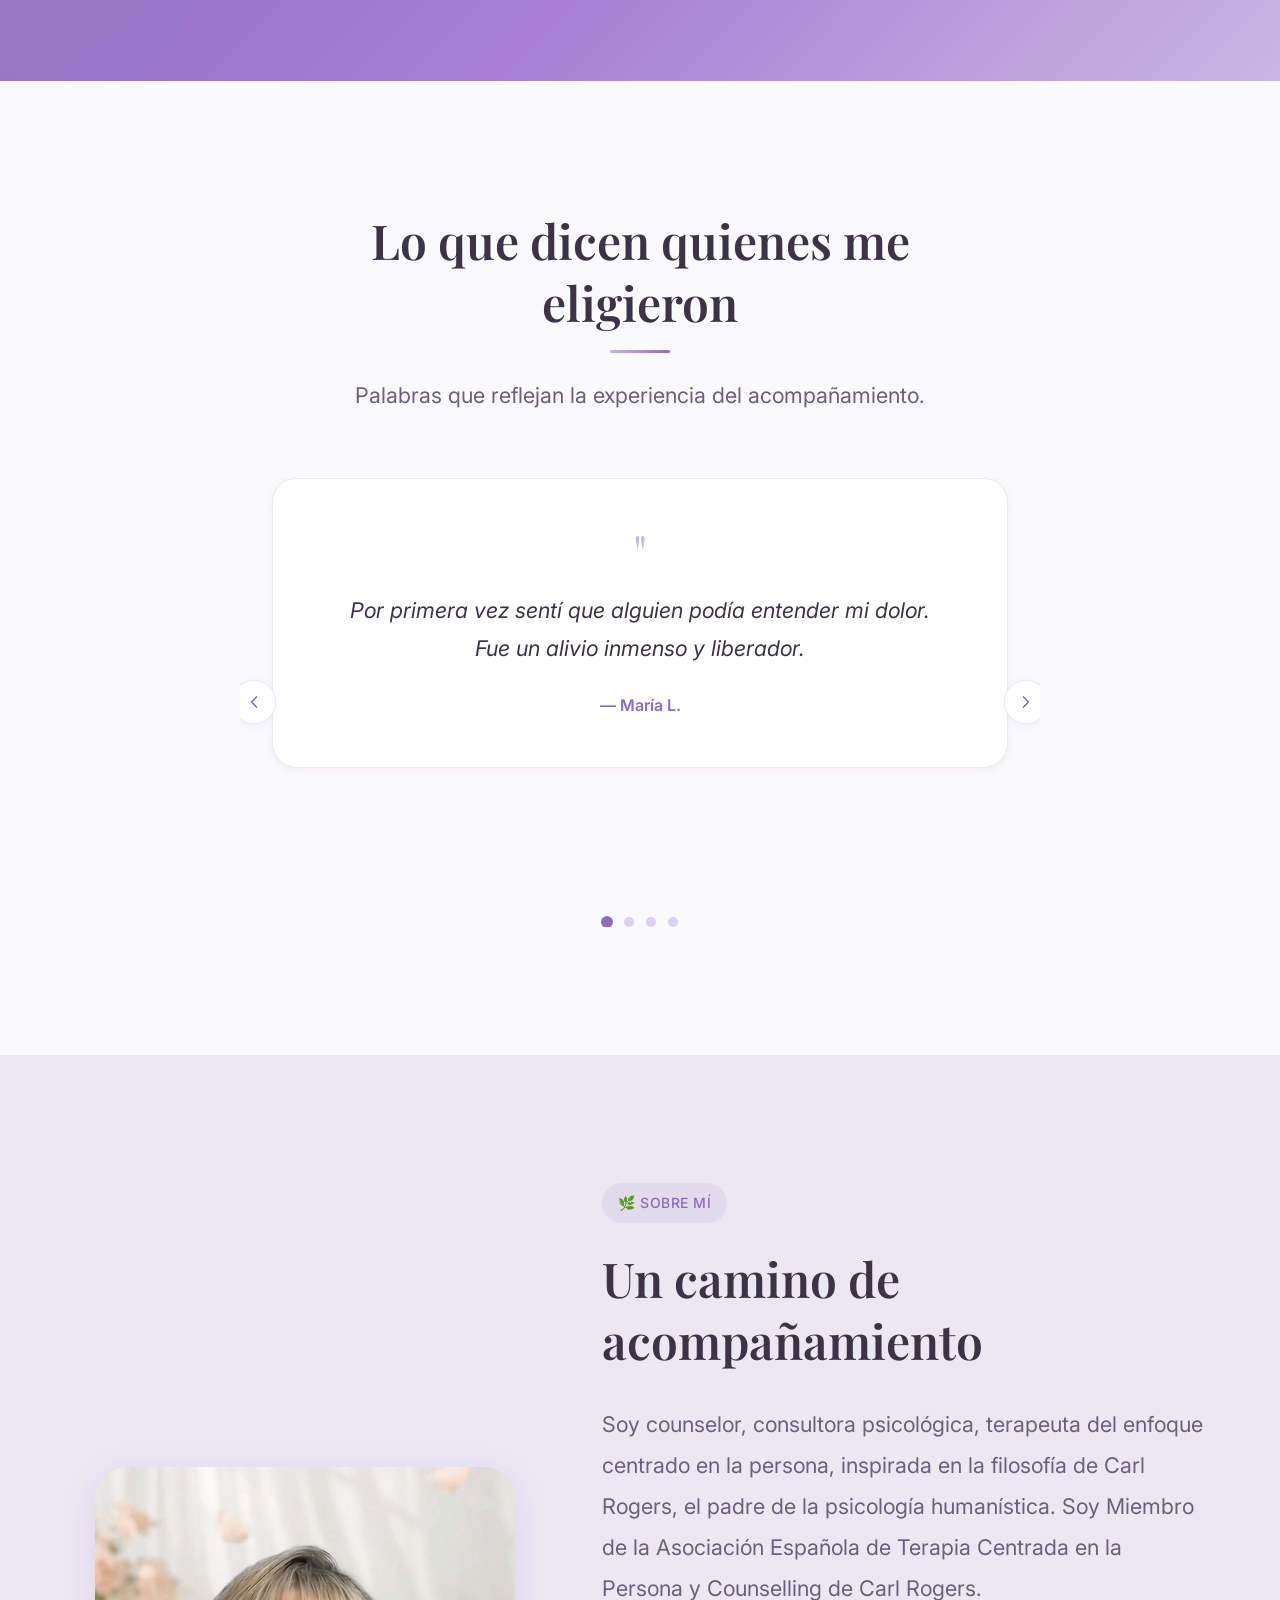
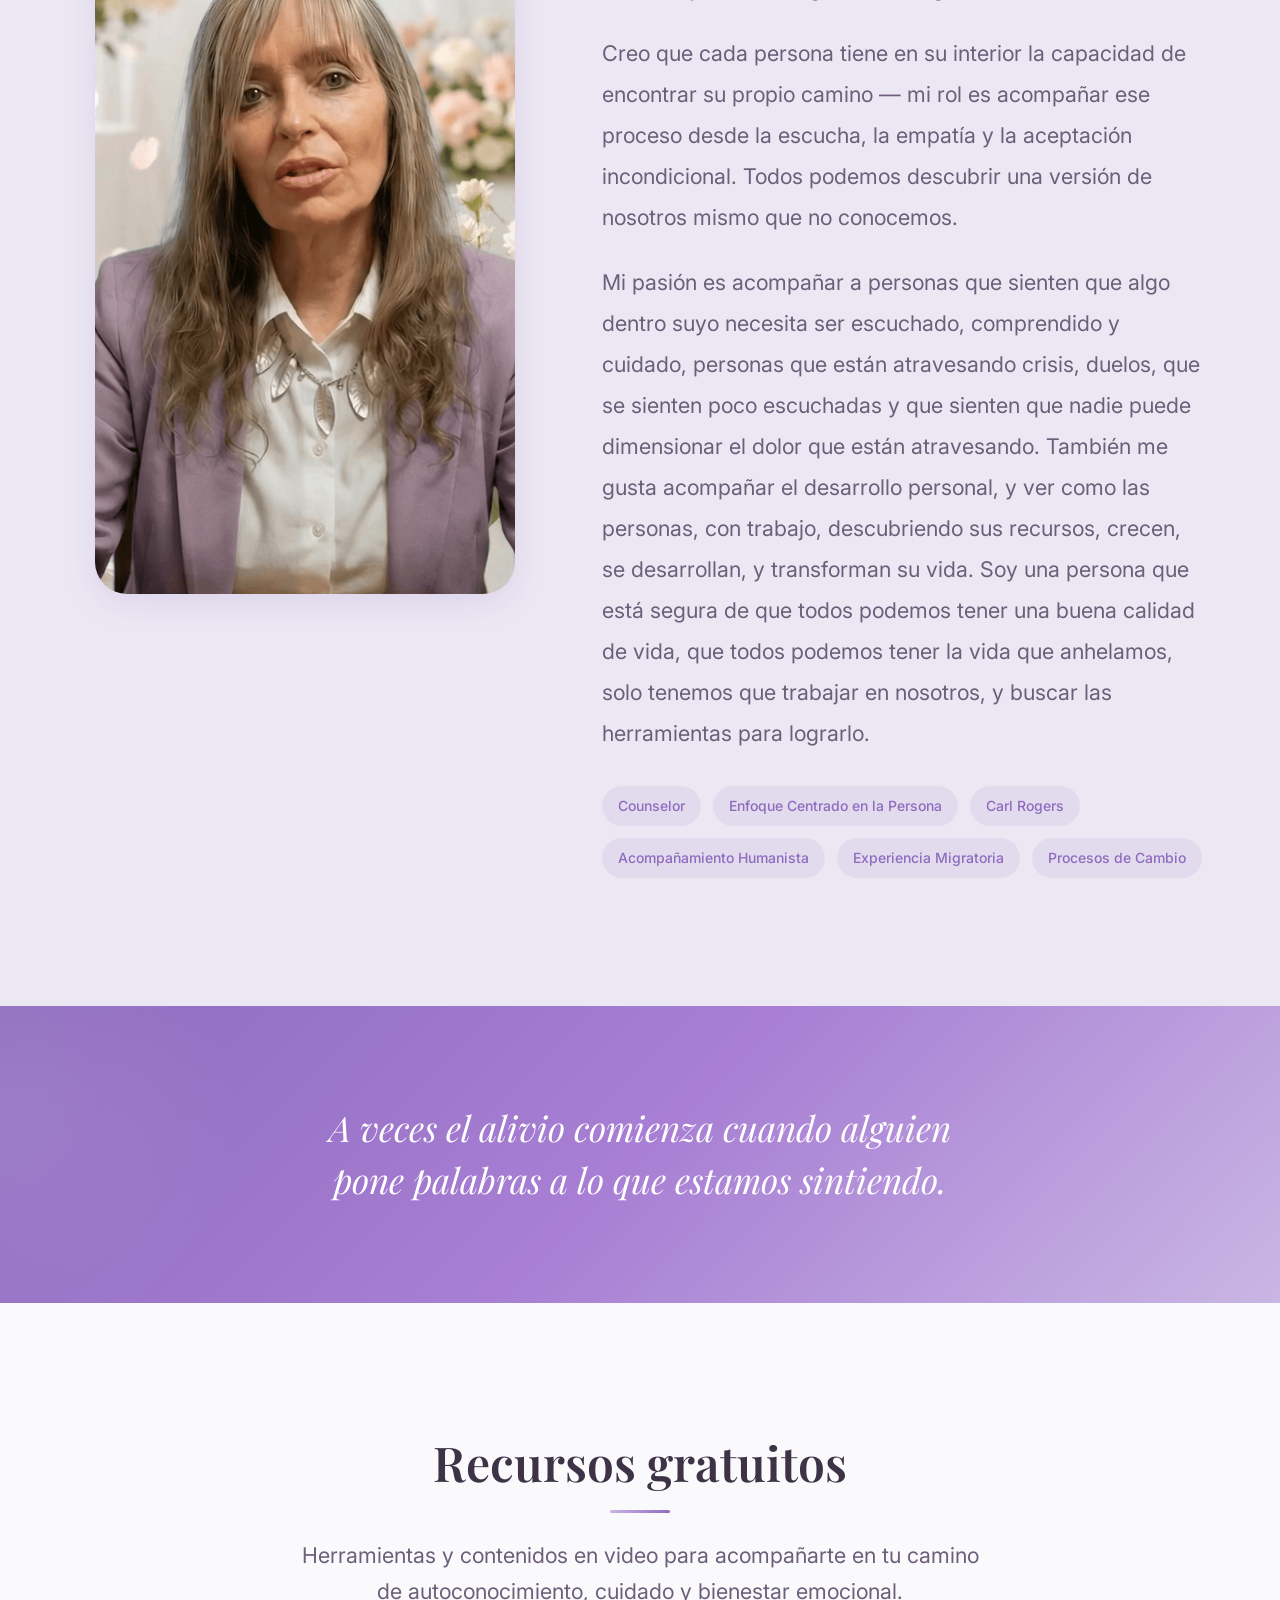
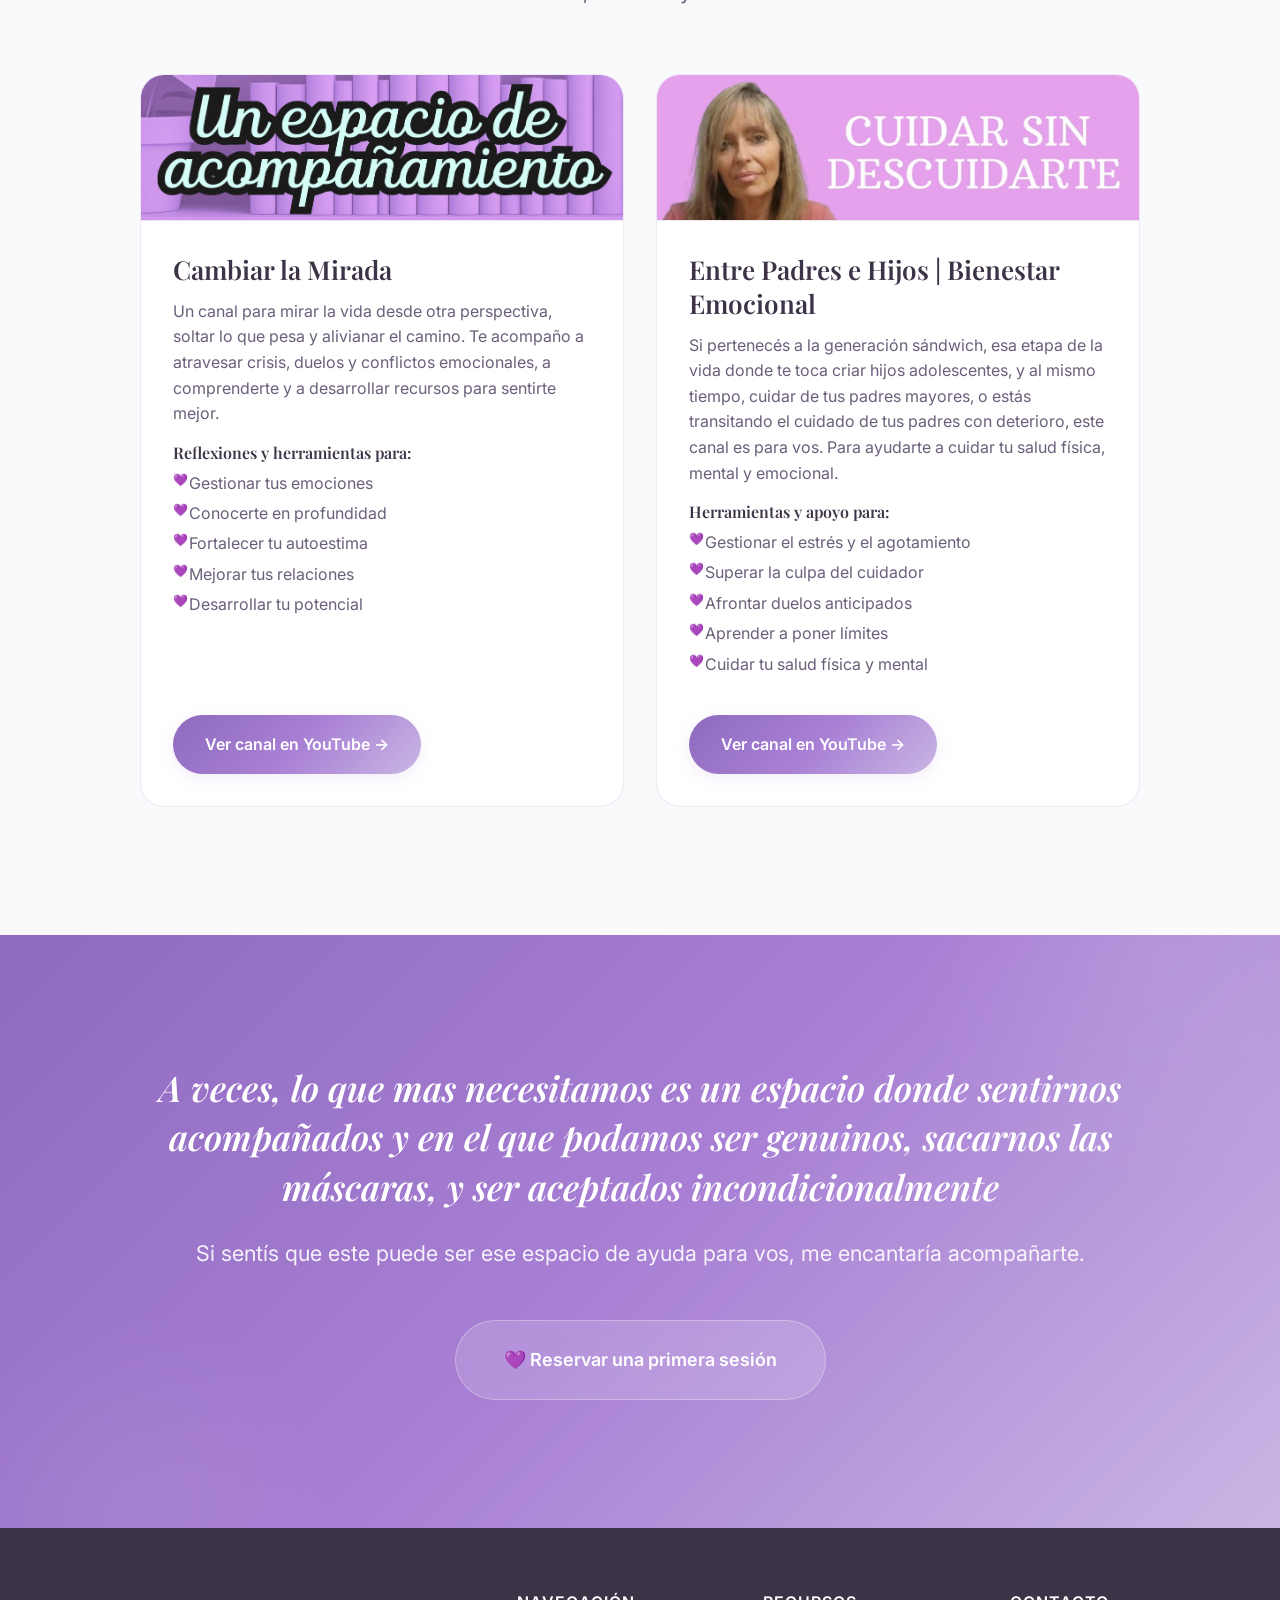
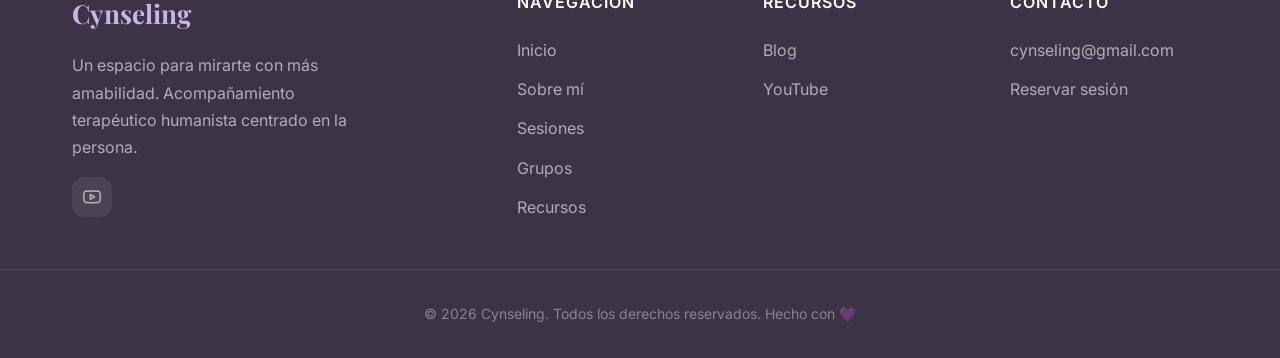
==== commit b266a301: "refactor: move logo styling to CSS class with responsive sizing support" ====
--- a/index.html
+++ b/index.html
@@ -33,7 +33,7 @@
   <nav class="navbar" id="navbar" role="navigation" aria-label="Navegación principal">
     <div class="container">
       <a href="#inicio" class="navbar__logo" aria-label="Cynseling - Inicio">
-        <img src="assets/images/logo-cynseling.png" alt="Cynseling logo" style="height: 80px; width: auto;">
+        <img src="assets/images/logo-cynseling.png" alt="Cynseling logo" class="navbar__logo-img">
       </a>
 
       <button class="navbar__toggle" aria-label="Abrir menú" aria-expanded="false">
--- a/css/styles.css
+++ b/css/styles.css
@@ -1729,4 +1729,17 @@
 ::selection {
   background: var(--color-primary);
   color: var(--color-white);
-}+}
+.navbar__logo-img {
+  max-height: 120px;
+  height: auto;
+  max-width: 100%;
+  width: auto;
+  transition: max-height 0.3s ease;
+}
+
+@media (max-width: 768px) {
+  .navbar__logo-img {
+    max-height: 80px;
+  }
+}
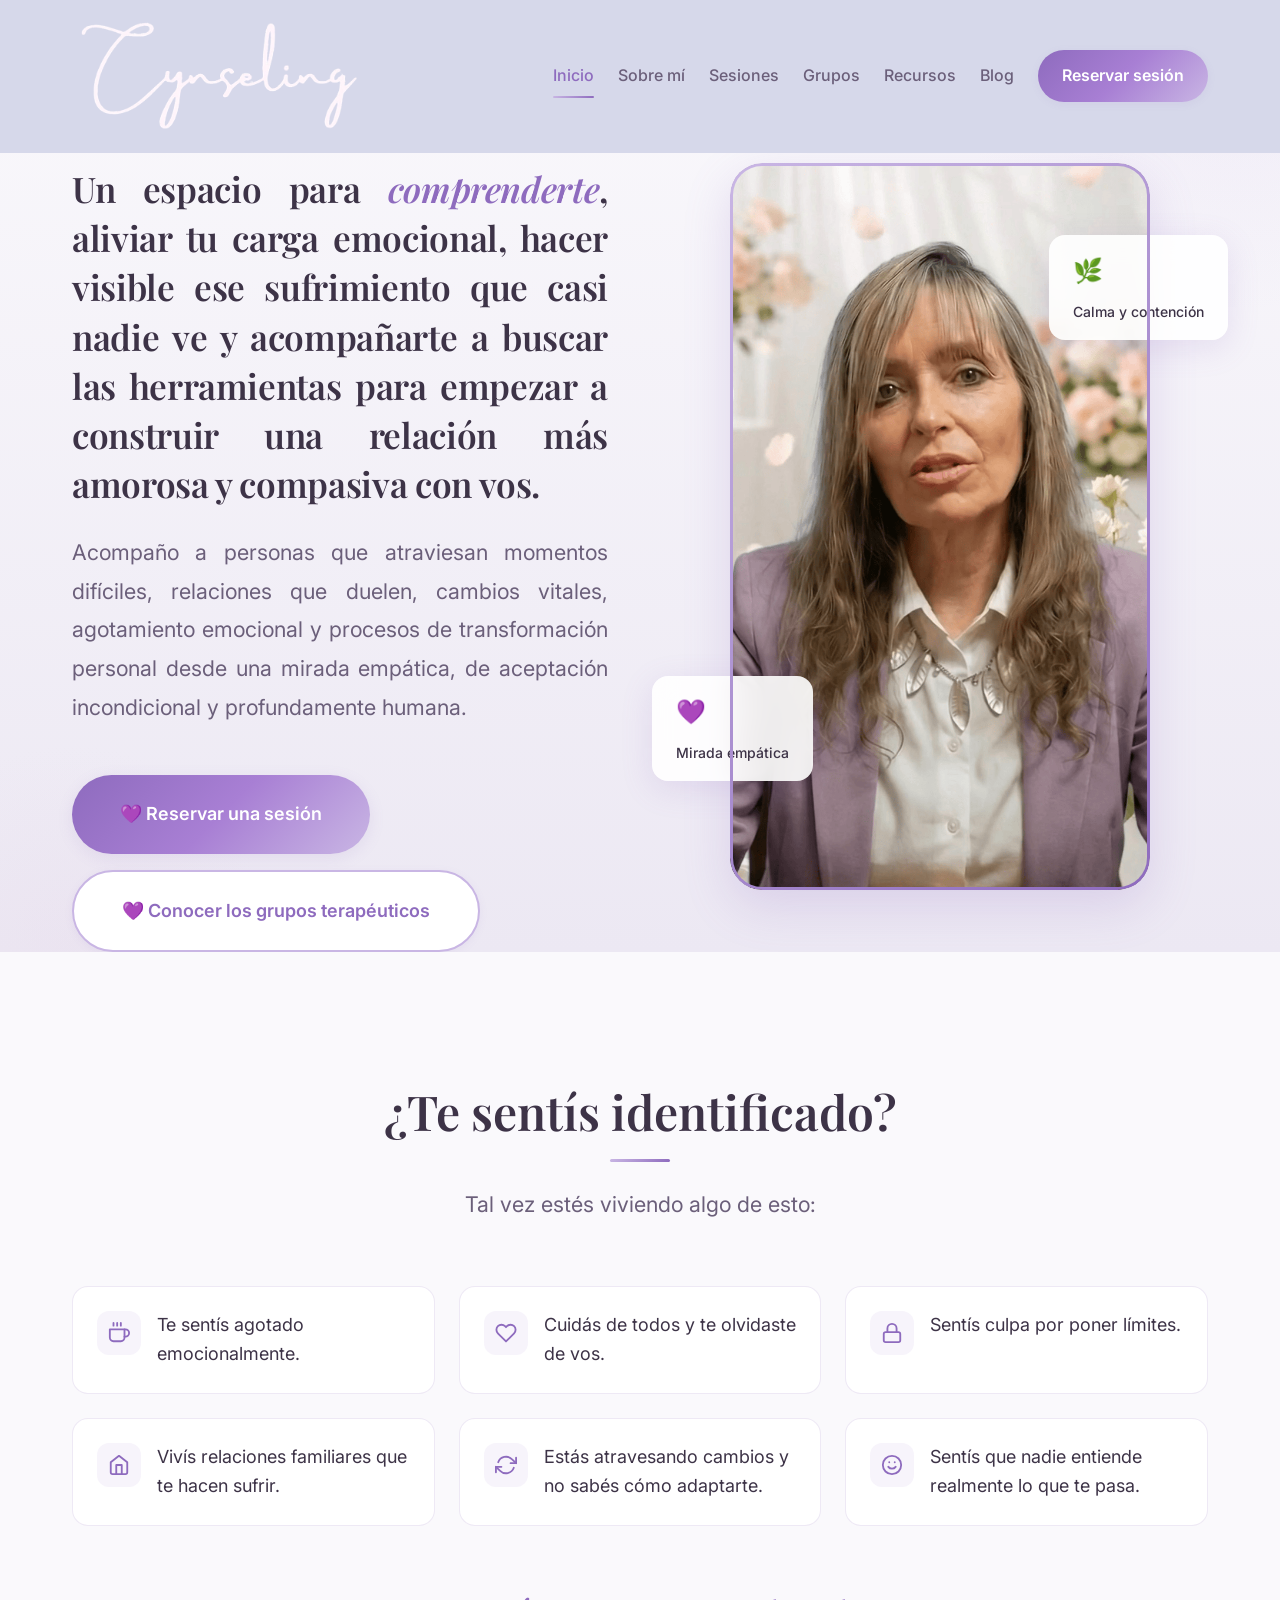
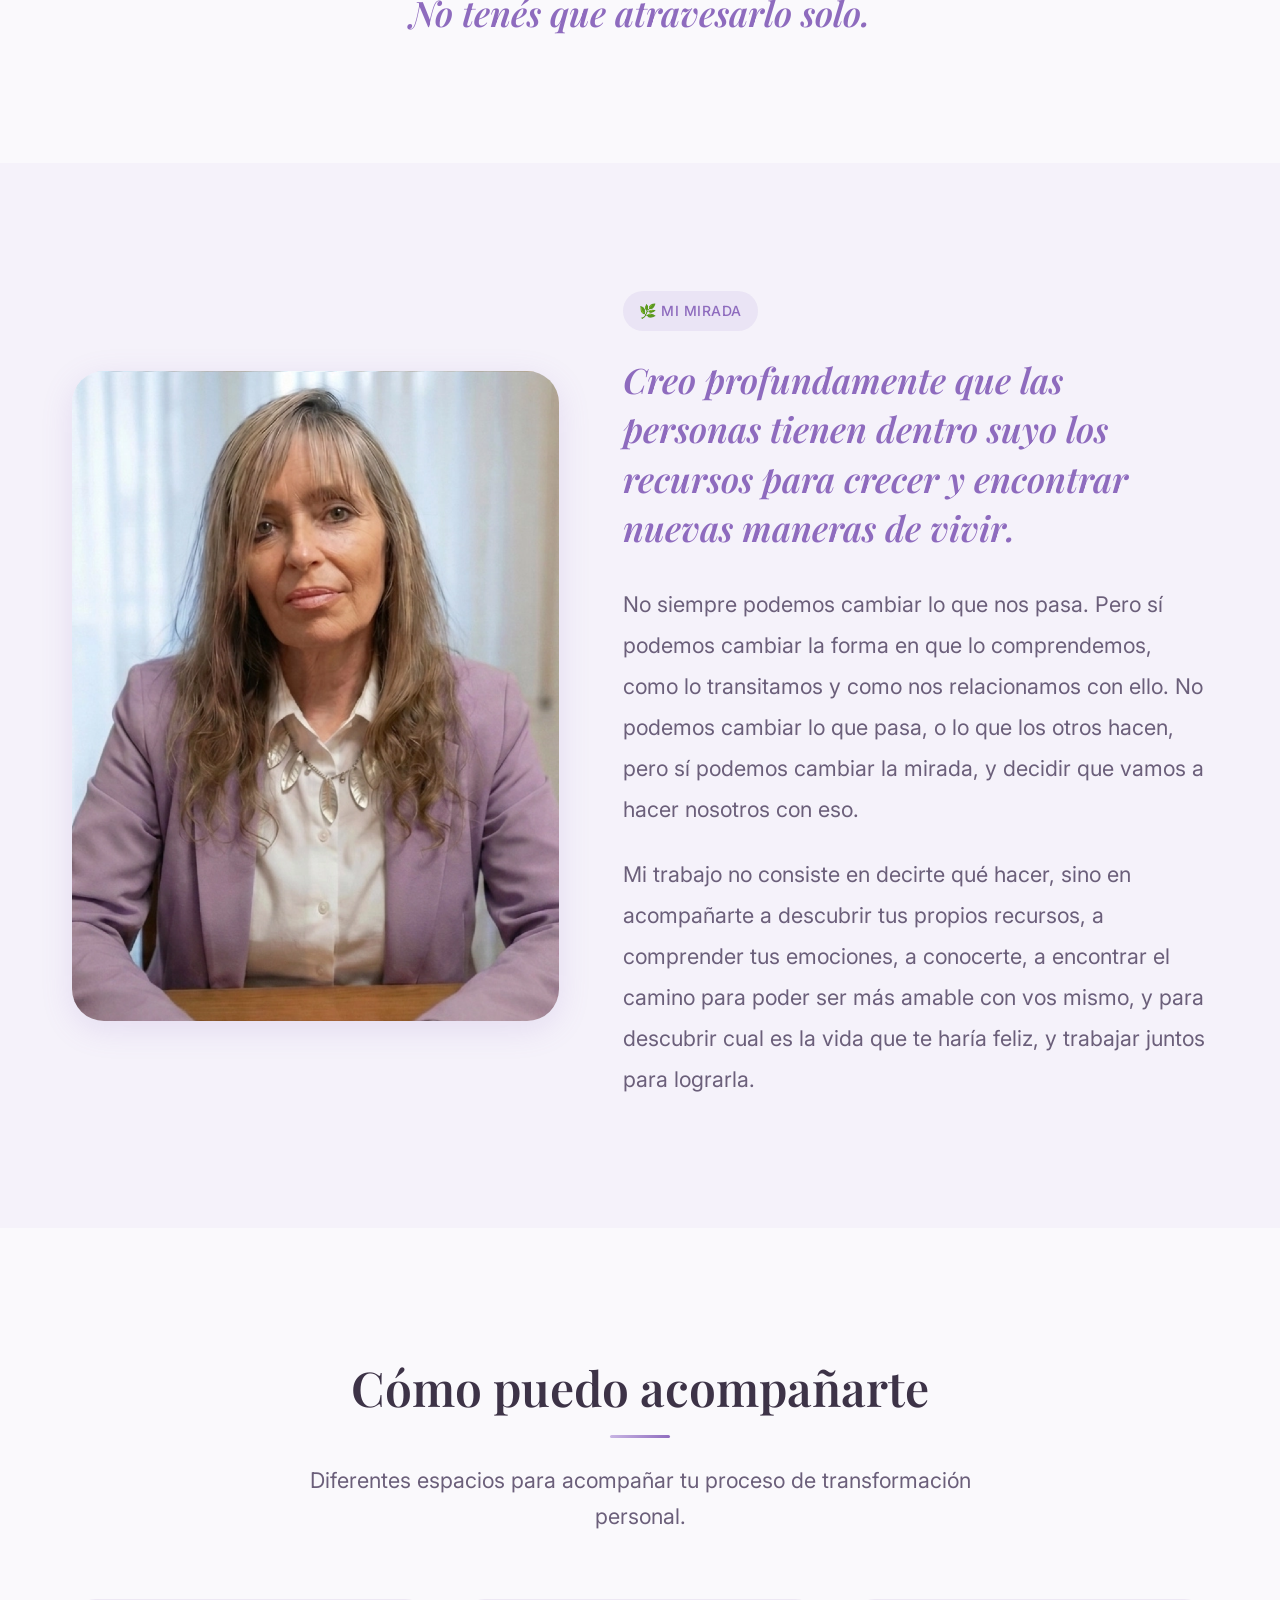
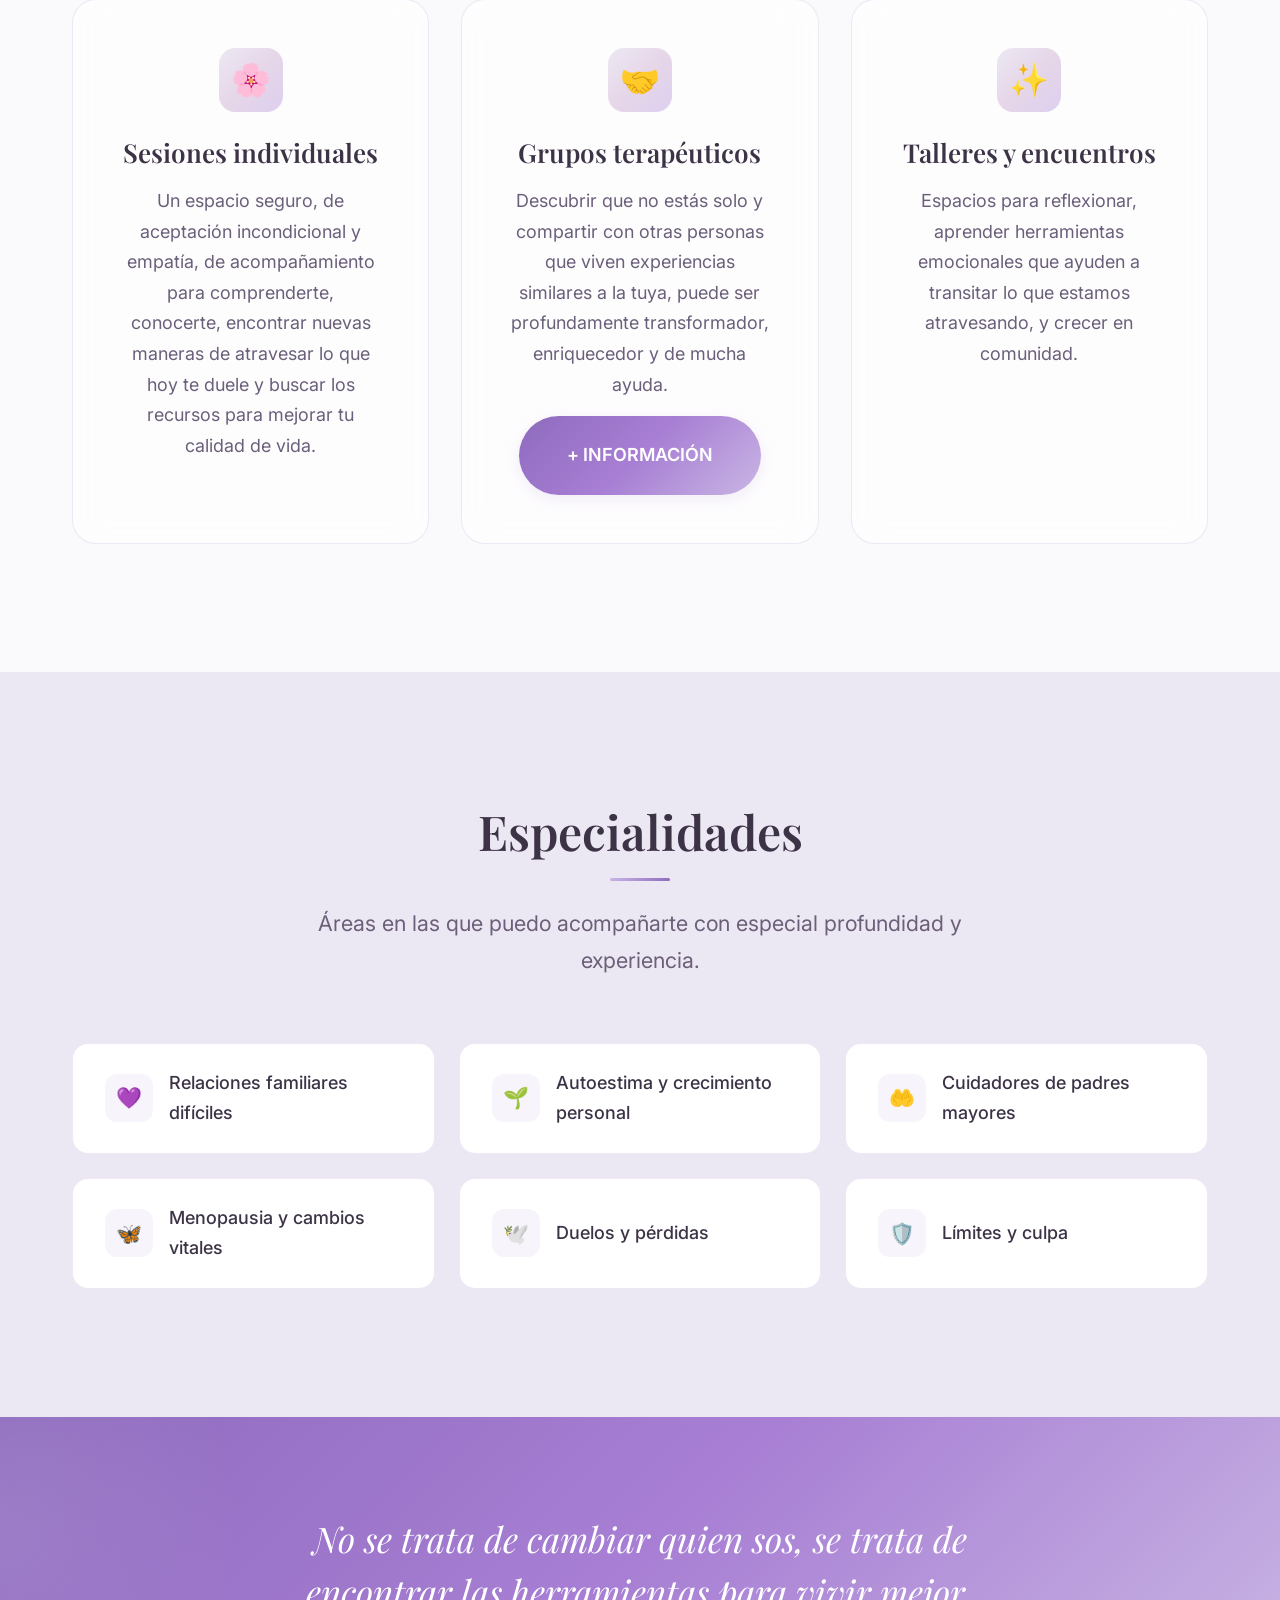
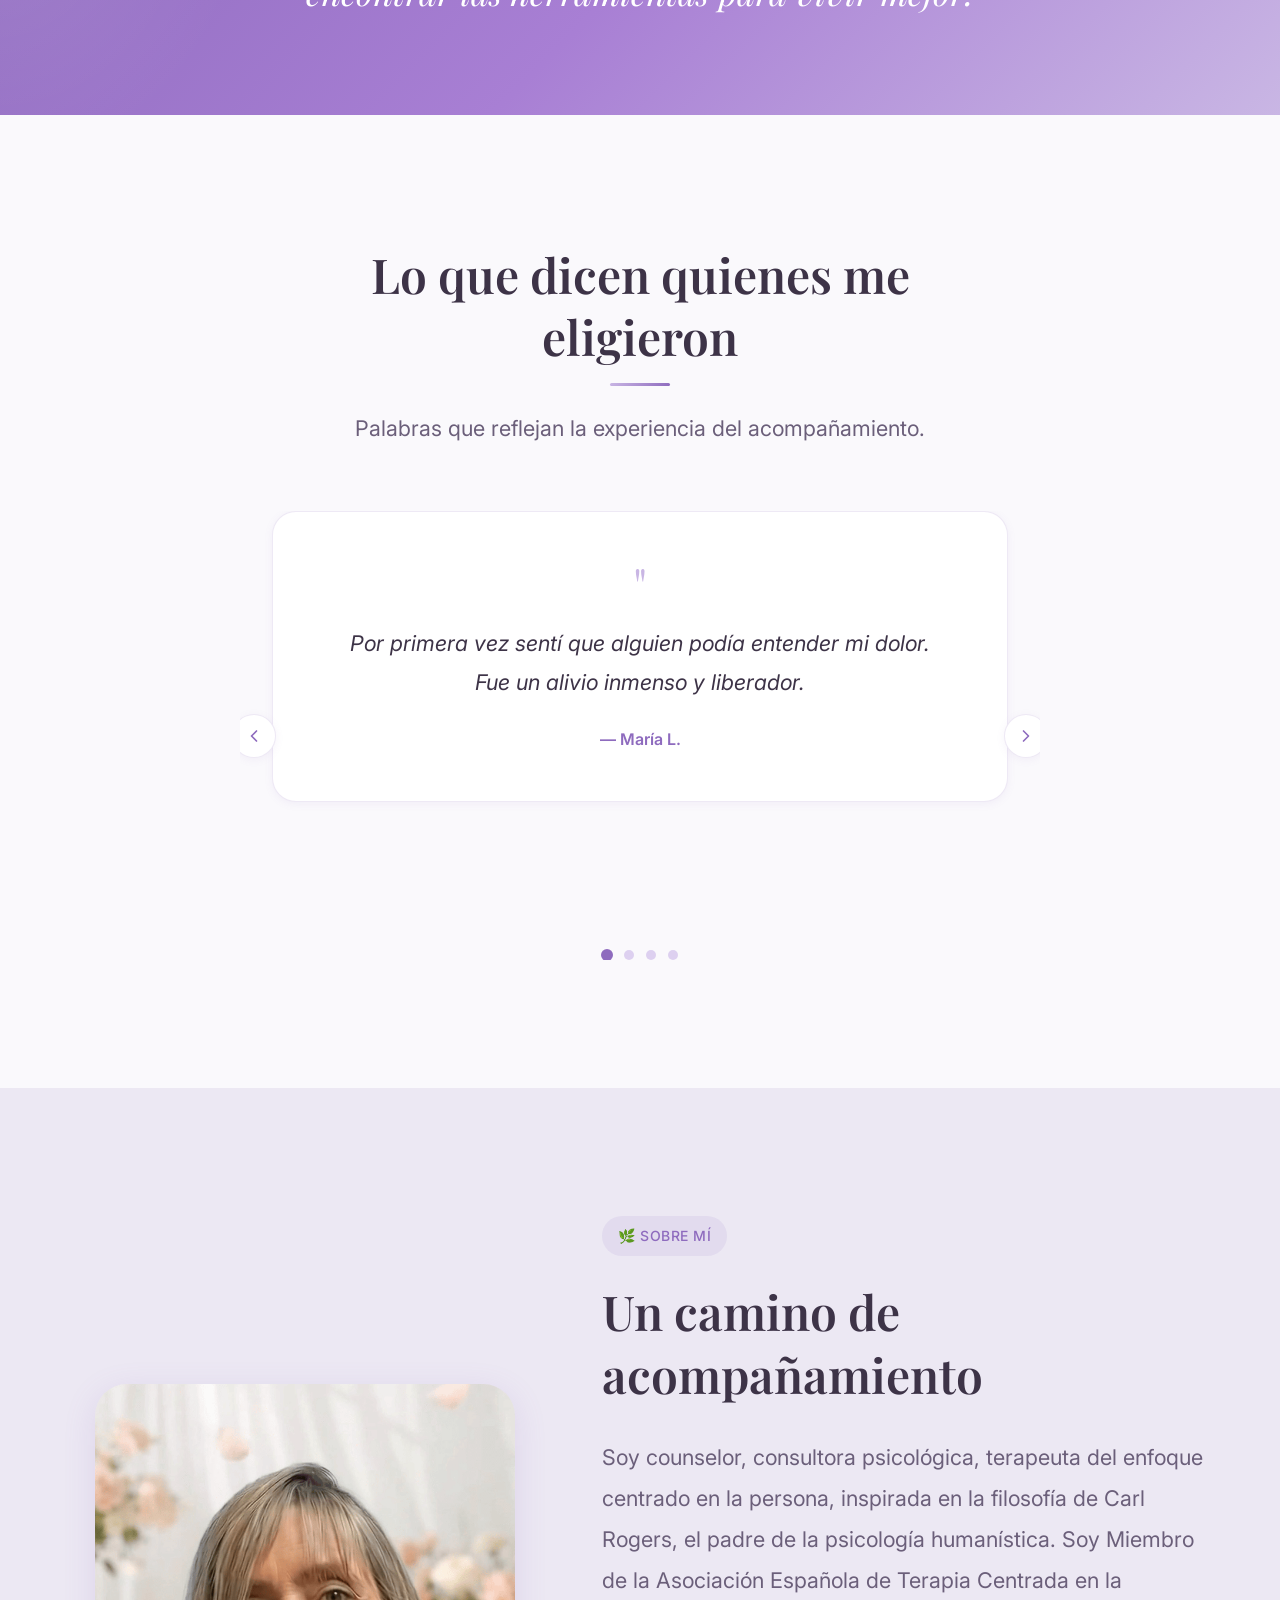
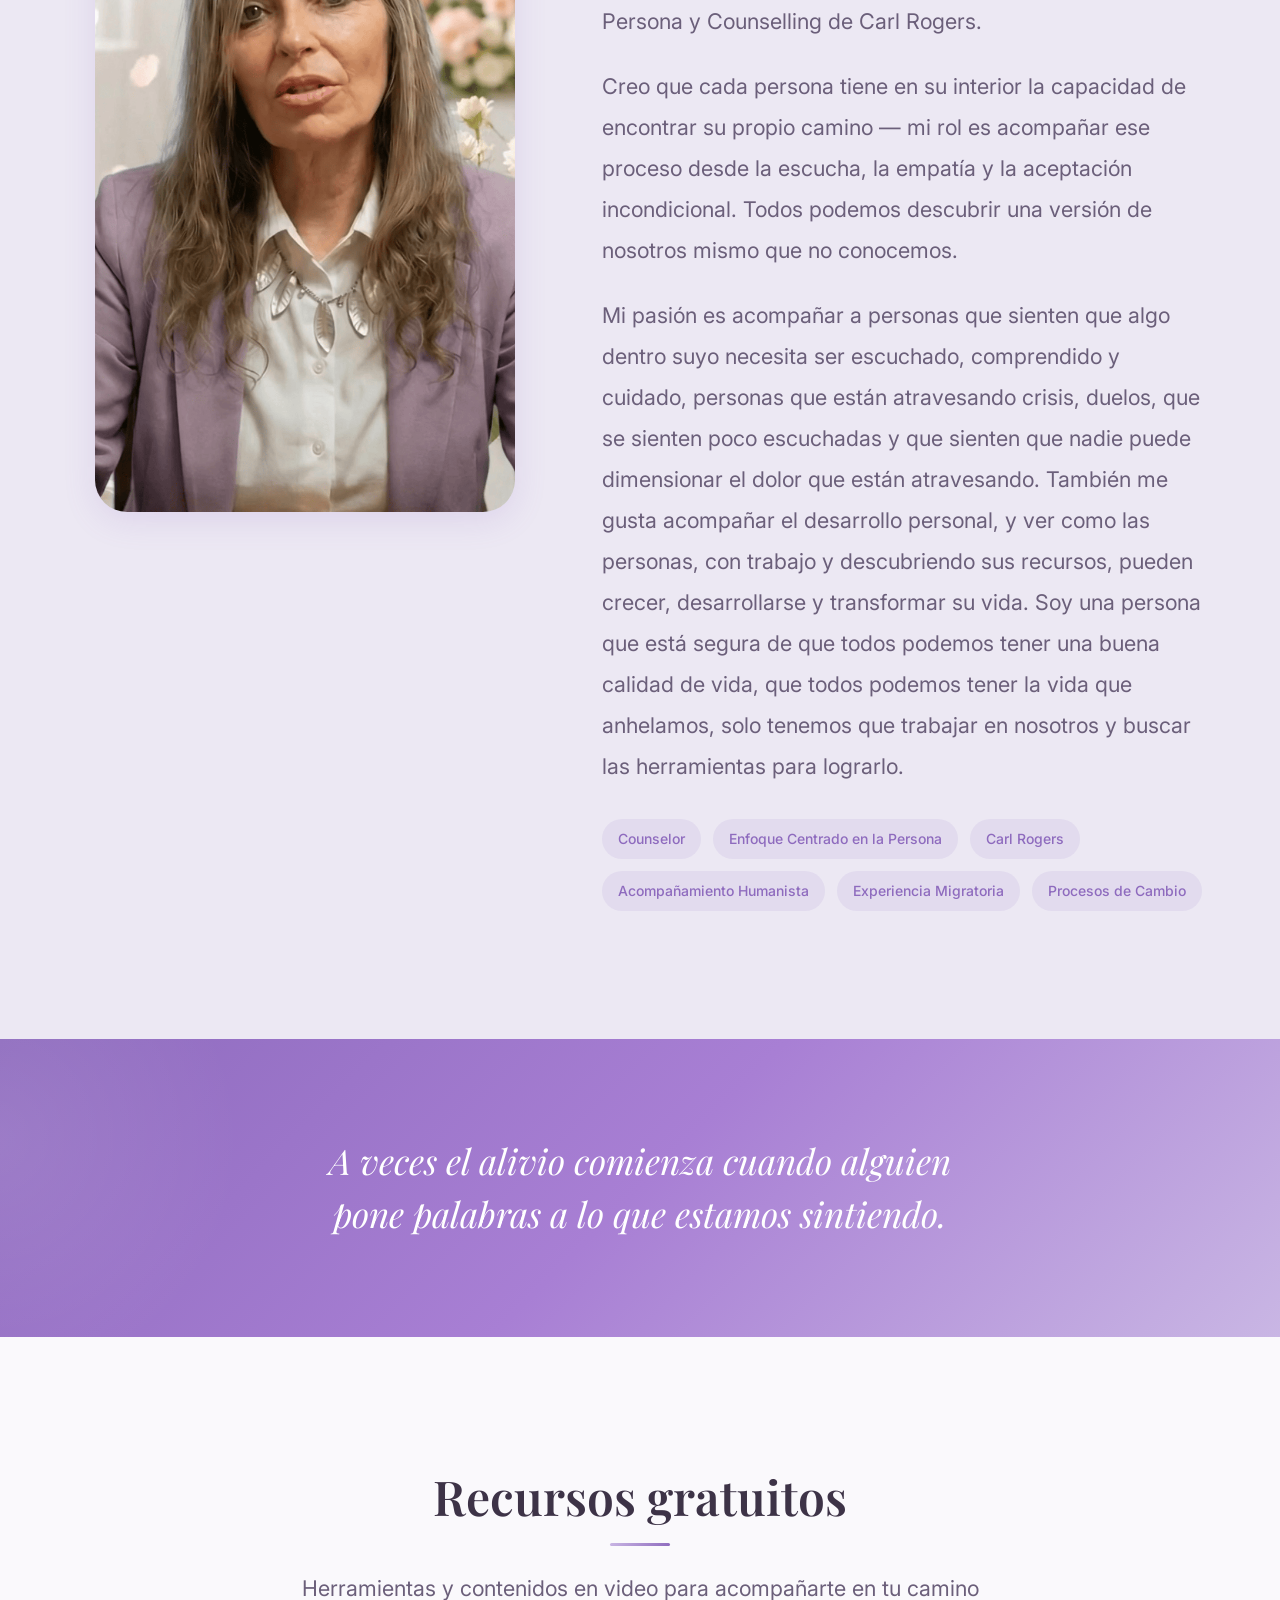
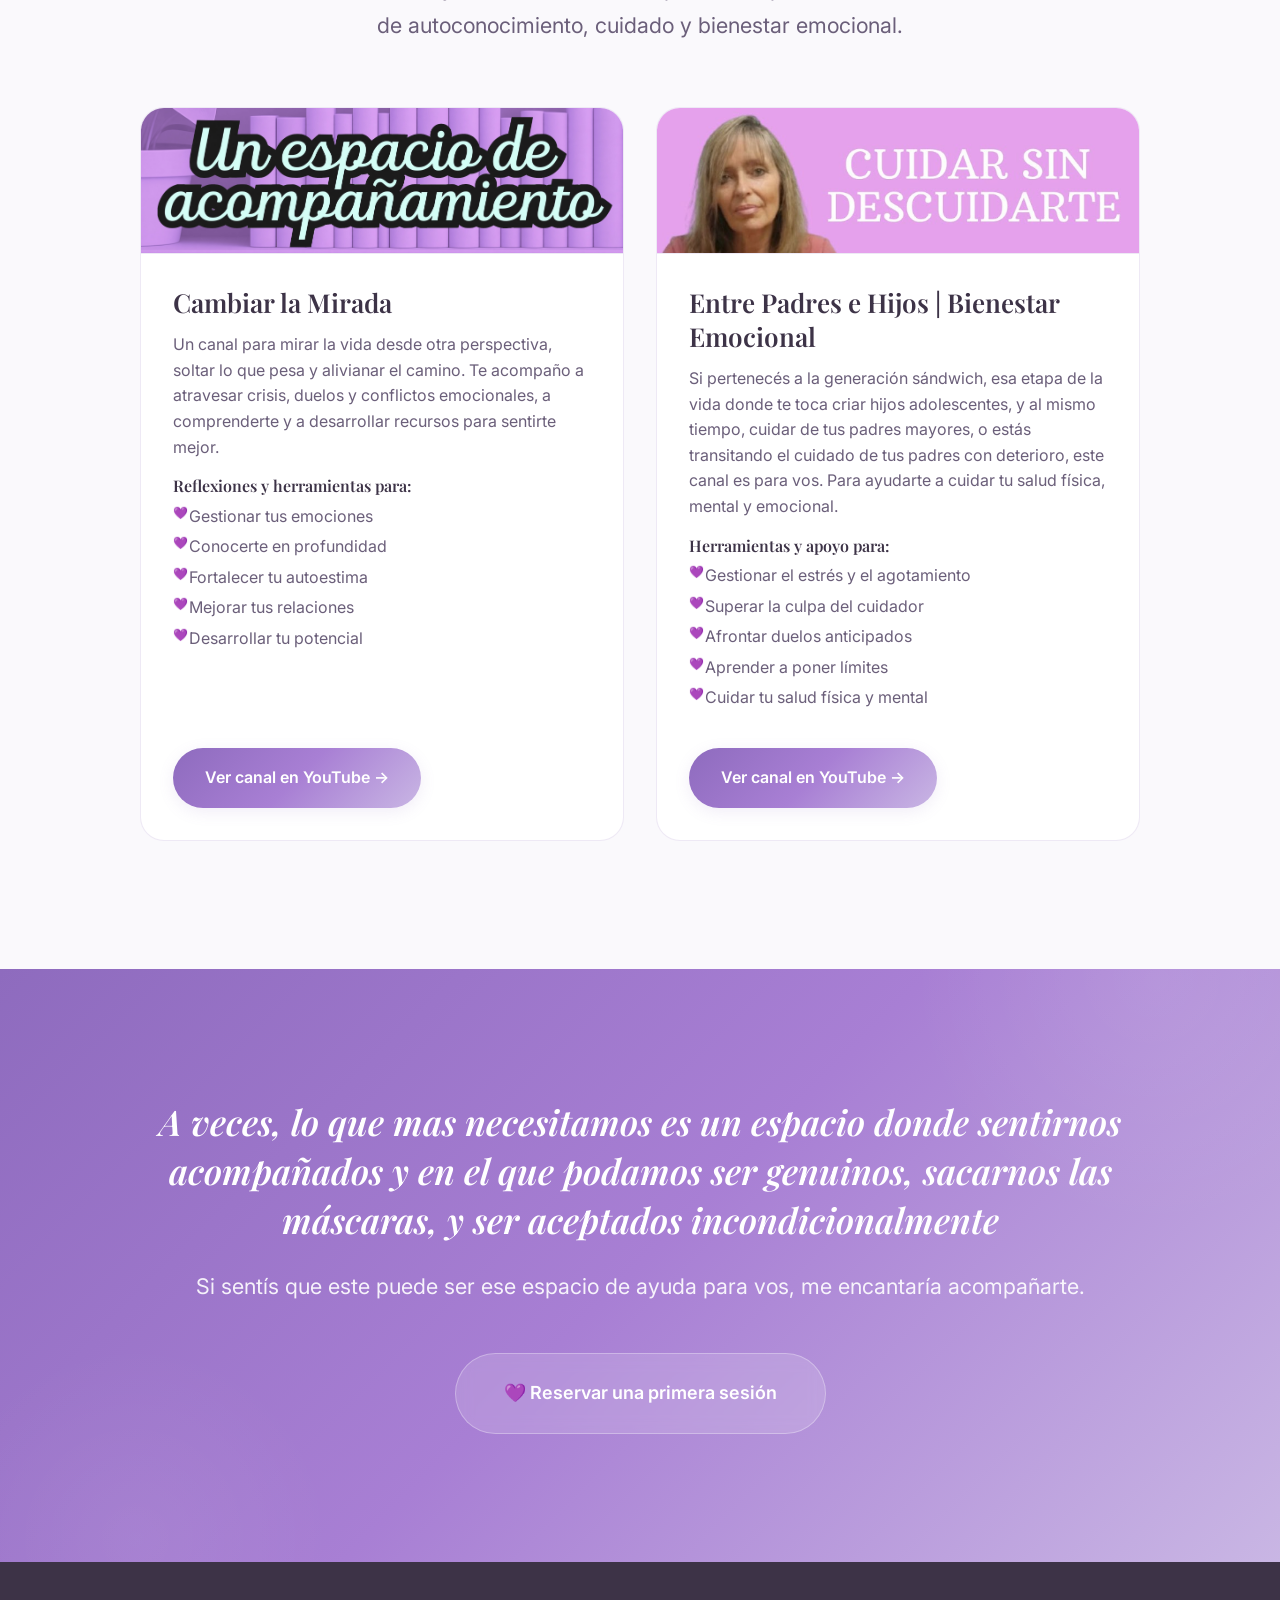
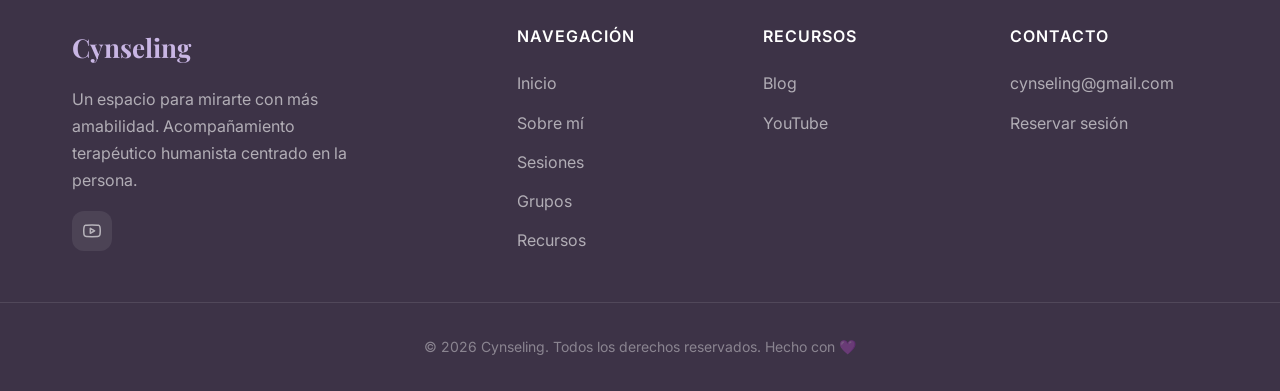
==== commit 6ad83290: "style: adjust about section layout, add informational CTA button, and refine profile description tex" ====
--- a/index.html
+++ b/index.html
@@ -49,7 +49,8 @@
         <a href="#grupos" class="navbar__link">Grupos</a>
         <a href="#recursos" class="navbar__link">Recursos</a>
         <a href="blog.html" class="navbar__link">Blog</a>
-        <a href="#contacto" class="navbar__cta">Reservar sesión</a>
+        <a href="https://wa.me/34624382244?text=Hola%2C%20me%20gustar%C3%ADa%20reservar%20una%20sesi%C3%B3n."
+          class="navbar__cta" target="_blank">Reservar sesión</a>
       </div>
 
       <div class="navbar__overlay" id="navbar-overlay"></div>
@@ -238,6 +239,10 @@
             Descubrir que no estás solo y compartir con otras personas que viven experiencias similares a la tuya, puede
             ser profundamente transformador, enriquecedor y de mucha ayuda.
           </p>
+          <a href="https://wa.me/34624382244?text=Hola%2C%20me%20gustar%C3%ADa%20recibir%20m%C3%A1s%20informaci%C3%B3n%20sobre%20los%20grupos%20terap%C3%A9uticos."
+            class="btn btn--primary btn--lg" target="_blank" style="margin-top: 1rem;">
+             + INFORMACIÓN
+          </a>
         </div>
 
         <div class="service-card reveal reveal--delay-3">
@@ -408,9 +413,9 @@
           Mi pasión es acompañar a personas que sienten que algo dentro suyo necesita ser escuchado, comprendido y
           cuidado, personas que están atravesando crisis, duelos, que se sienten poco escuchadas y que sienten que nadie
           puede dimensionar el dolor que están atravesando. También me gusta acompañar el desarrollo personal, y ver
-          como las personas, con trabajo, descubriendo sus recursos, crecen, se desarrollan, y transforman su vida. Soy
-          una persona que está segura de que todos podemos tener una buena calidad de vida, que todos podemos tener la
-          vida que anhelamos, solo tenemos que trabajar en nosotros, y buscar las herramientas para lograrlo.
+          como las personas, con trabajo y descubriendo sus recursos, pueden crecer, desarrollarse y transformar su
+          vida. Soy una persona que está segura de que todos podemos tener una buena calidad de vida, que todos podemos
+          tener la vida que anhelamos, solo tenemos que trabajar en nosotros y buscar las herramientas para lograrlo.
         </p>
 
         <div class="about__tags reveal reveal--delay-4">
@@ -530,7 +535,8 @@
           Un espacio para mirarte con más amabilidad. Acompañamiento terapéutico humanista centrado en la persona.
         </p>
         <div class="footer__socials">
-          <a href="#" class="footer__social" aria-label="YouTube" target="_blank" rel="noopener noreferrer">
+          <a href="https://www.youtube.com/@Cambiarlamirada" class="footer__social" aria-label="YouTube" target="_blank"
+            rel="noopener noreferrer">
             <svg viewBox="0 0 24 24" fill="none" stroke="currentColor" stroke-width="2" stroke-linecap="round"
               stroke-linejoin="round">
               <path
@@ -566,7 +572,7 @@
         <div class="footer__links">
           <a href="mailto:cynseling@gmail.com" class="footer__link">cynseling@gmail.com</a>
           <a href="https://wa.me/34624382244?text=Hola%2C%20me%20gustar%C3%ADa%20reservar%20una%20sesi%C3%B3n."
-            class="footer__link">Reservar sesión</a>
+            class="footer__link" target="_blank">Reservar sesión</a>
         </div>
       </div>
     </div>
--- a/css/styles.css
+++ b/css/styles.css
@@ -309,6 +309,7 @@
   border-radius: var(--radius-full);
   transition: all var(--transition-base);
   box-shadow: var(--shadow-sm);
+  text-align: center;
 }
 
 .navbar__cta:hover {
@@ -947,7 +948,7 @@
   display: grid;
   grid-template-columns: 1fr 1.3fr;
   gap: var(--space-3xl);
-  align-items: center;
+  align-items: start;
 }
 
 .about__image {
@@ -958,6 +959,7 @@
   max-width: 420px;
   width: 100%;
   margin: 0 auto;
+  margin-top: 10.5rem;
 }
 
 .about__image img {
@@ -1515,6 +1517,11 @@
 
 /* ---------- RESPONSIVE ---------- */
 @media (max-width: 1024px) {
+  .hero {
+    min-height: auto;
+    padding: calc(100px + var(--space-3xl)) 0 var(--space-4xl);
+  }
+
   .hero .container {
     grid-template-columns: 1fr;
     text-align: center;
@@ -1571,6 +1578,7 @@
   .about__image {
     max-width: 400px;
     margin: 0 auto;
+    margin-top: 0;
   }
 
   .about__tags {
